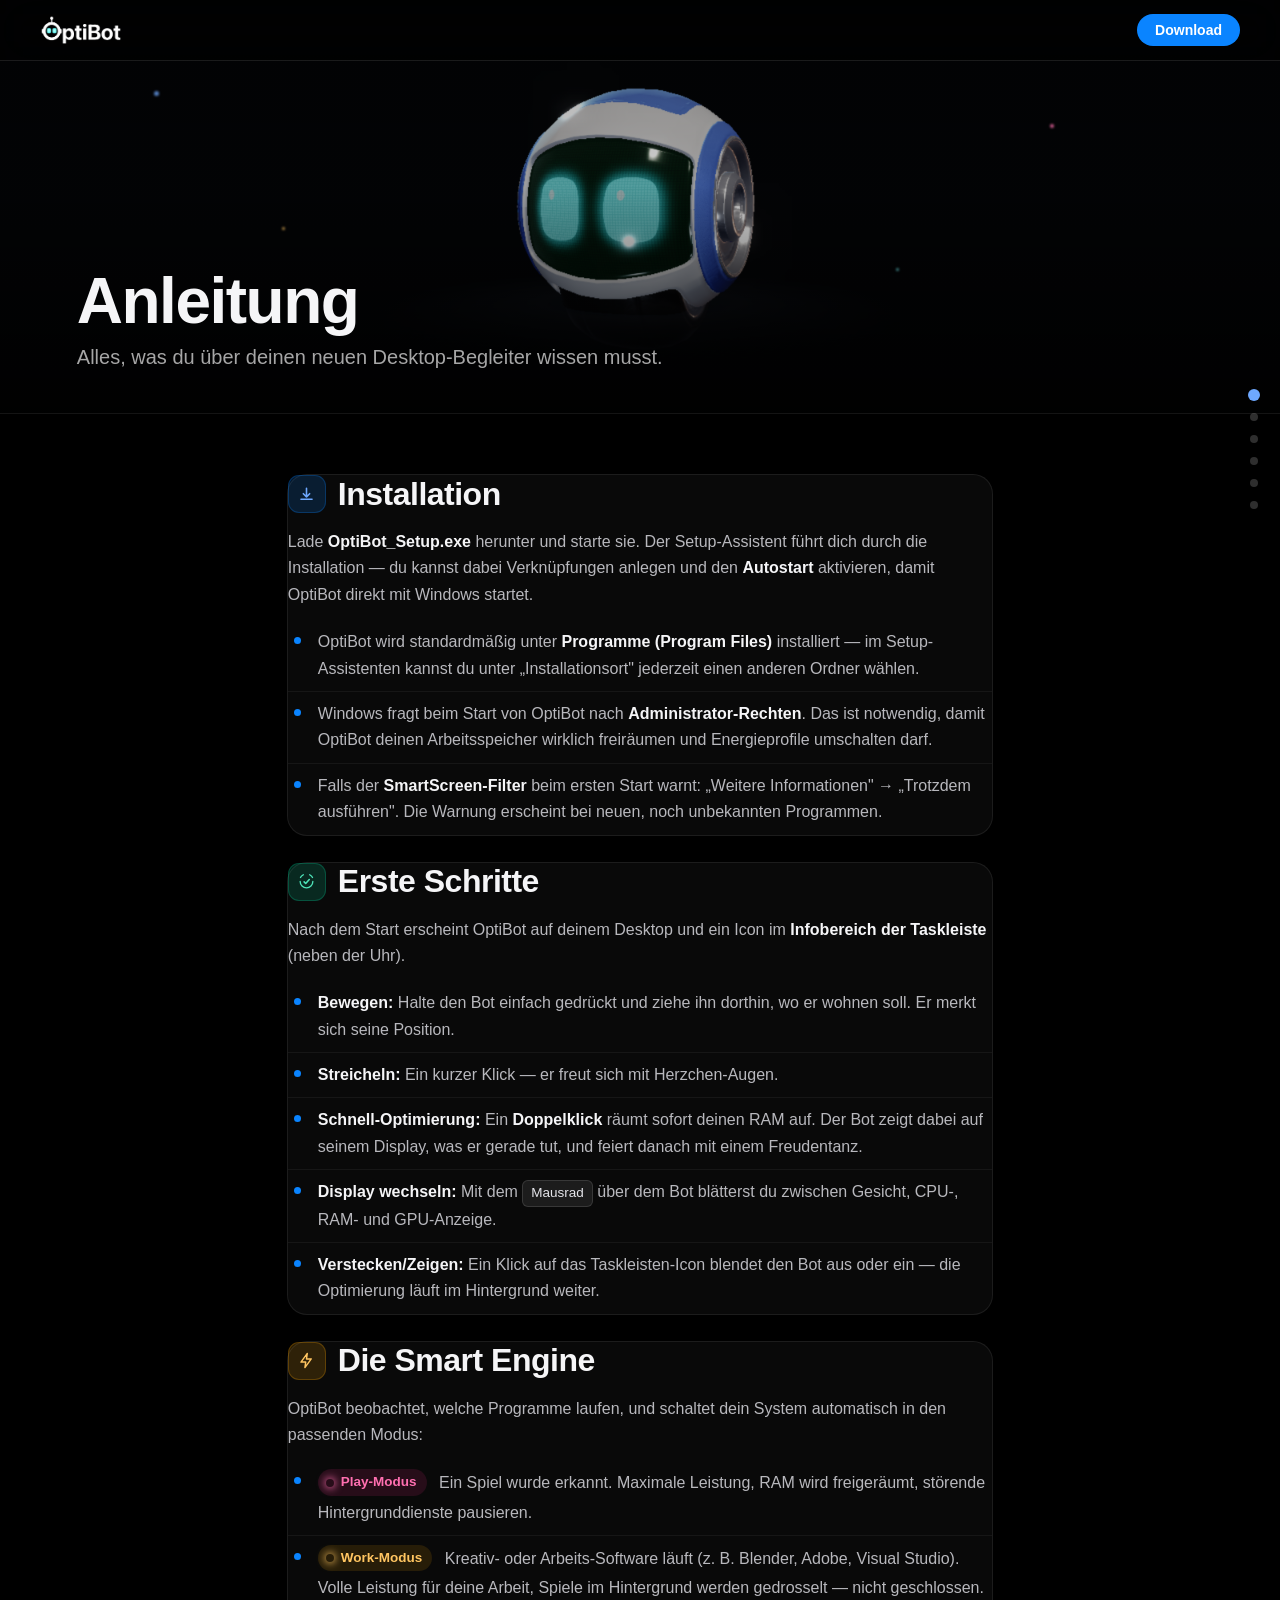
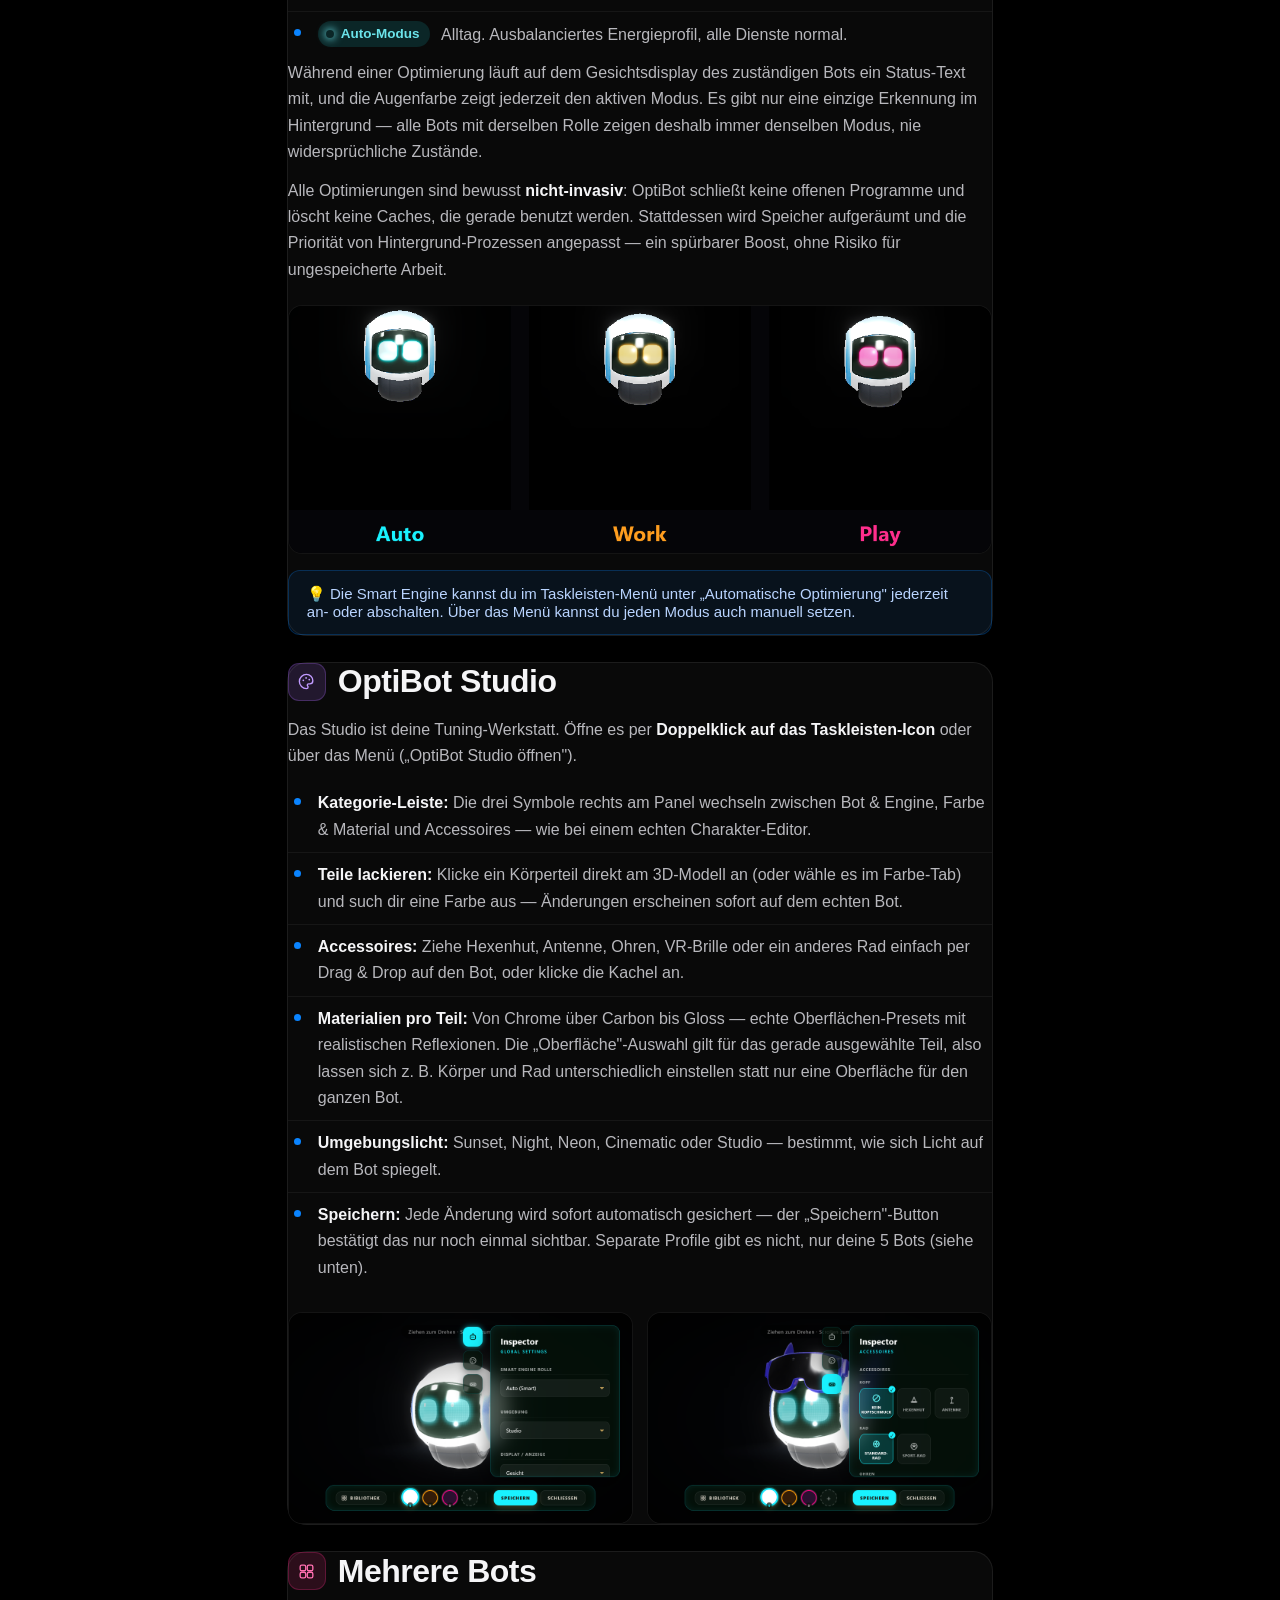
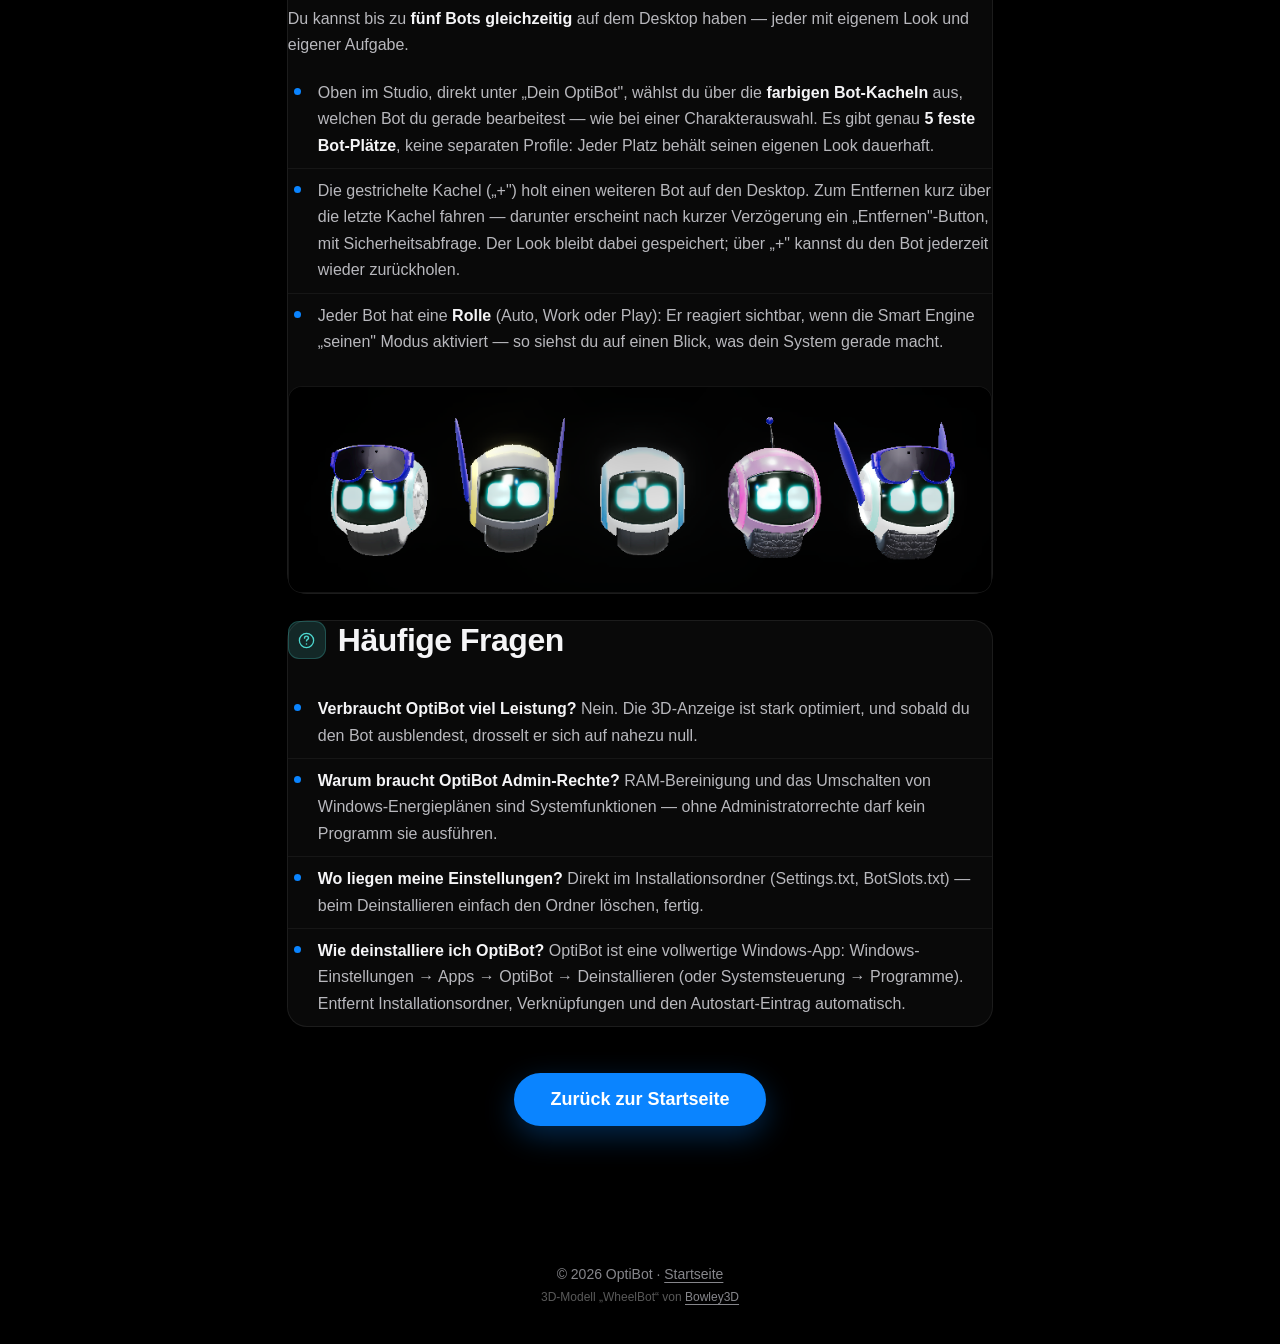
==== anleitung.html @ bfaa0b15 "Fix eye shapes/accessory physics to match the real app, fix cross-bot sync, update Anleitung - Porte" ====
<!DOCTYPE html>
<html lang="de">
<head>
    <meta charset="UTF-8">
    <meta name="viewport" content="width=device-width, initial-scale=1.0">
    <meta name="description" content="OptiBot Anleitung – Installation, Smart Engine, Studio und Multi-Bot-Setup erklärt.">
    <title>OptiBot &mdash; Anleitung</title>
    <link rel="icon" type="image/png" href="logo.png">
    <link rel="stylesheet" href="style.css">
    <style>
        /* Doc-specific layout on top of the site's base styles */
        .doc-header {
            position: relative;
            height: min(46vh, 420px);
            min-height: 260px;
            overflow: hidden;
            display: flex;
            align-items: flex-end;
            border-bottom: 1px solid rgba(255,255,255,0.08);
        }
        .doc-header img {
            position: absolute; inset: 0;
            width: 100%; height: 100%;
            object-fit: cover;
            object-position: center;
        }
        .doc-header .overlay {
            position: absolute; inset: 0;
            background: linear-gradient(to top, rgba(0,0,0,0.85) 0%, rgba(0,0,0,0.2) 55%, rgba(0,0,0,0.35) 100%);
        }
        .doc-header .title {
            position: relative;
            z-index: 2;
            padding: 0 6% 44px;
        }
        .doc-header h1 { font-size: clamp(38px, 6vw, 64px); font-weight: 800; letter-spacing: -1.5px; }
        .doc-header p { font-size: clamp(16px, 2vw, 20px); color: rgba(255,255,255,0.65); margin-top: 8px; }

        .doc {
            max-width: 860px;
            margin: 0 auto;
            padding: 60px 6% 100px;
        }
        .doc section {
            min-height: unset;
            padding: 0;
            margin-bottom: 26px;
            /* The site's base stylesheet hides sections (opacity 0) until the
               scroll-observer in script.js reveals them — this page doesn't
               load that script, so undo it here or the cards never appear. */
            opacity: 1;
            transform: none;
        }
        .doc-card {
            background: rgba(255,255,255,0.035);
            border: 1px solid rgba(255,255,255,0.08);
            border-radius: 20px;
            padding: 34px 38px;
            backdrop-filter: blur(14px);
            -webkit-backdrop-filter: blur(14px);
        }
        .doc-card h2 {
            font-size: clamp(24px, 3vw, 32px);
            font-weight: 700;
            letter-spacing: -0.5px;
            margin-bottom: 16px;
            display: flex;
            align-items: center;
            gap: 12px;
        }
        .doc-card p, .doc-card li {
            font-size: 16px;
            line-height: 1.65;
            color: #b8b8bd;
        }
        .doc-card p + p { margin-top: 12px; }
        .doc-card ul { margin: 12px 0 0 0; padding-left: 0; list-style: none; }
        .doc-card li {
            padding: 9px 0 9px 30px;
            position: relative;
            border-bottom: 1px solid rgba(255,255,255,0.05);
        }
        .doc-card li:last-child { border-bottom: none; }
        .doc-card li::before {
            content: '';
            position: absolute;
            left: 6px; top: 17px;
            width: 7px; height: 7px;
            border-radius: 50%;
            background: #0A84FF;
        }
        .doc-card b { color: #f5f5f7; font-weight: 600; }
        .kbd {
            display: inline-block;
            padding: 1px 8px;
            border-radius: 6px;
            background: rgba(255,255,255,0.08);
            border: 1px solid rgba(255,255,255,0.12);
            font-size: 13.5px;
            color: #e5e5ea;
            white-space: nowrap;
        }
        .tip {
            margin-top: 16px;
            padding: 14px 18px;
            border-radius: 12px;
            background: rgba(10,132,255,0.08);
            border: 1px solid rgba(10,132,255,0.25);
            font-size: 15px;
            color: #b9d4ff;
        }
        .back-row { text-align: center; margin-top: 46px; }

        .doc-img {
            width: 100%;
            display: block;
            margin-top: 22px;
            border-radius: 14px;
            border: 1px solid rgba(255,255,255,0.08);
            background: #000;
        }
        .doc-img-row {
            display: flex;
            gap: 14px;
            margin-top: 22px;
            flex-wrap: wrap;
        }
        .doc-img-row .doc-img { margin-top: 0; width: auto; min-width: 0; flex: 1 1 220px; }
        .doc-caption {
            margin-top: 10px;
            font-size: 13px;
            color: #86868b;
            text-align: center;
        }

        /* ---------- "mini experience" pass ---------- */
        .doc-header .sparkle {
            position: absolute;
            border-radius: 50%;
            pointer-events: none;
            filter: blur(1px);
            animation: sparkleDrift 7s ease-in-out infinite;
        }
        @keyframes sparkleDrift {
            0%, 100% { transform: translateY(0) scale(1); opacity: 0.55; }
            50% { transform: translateY(-22px) scale(1.3); opacity: 1; }
        }
        .doc-header img {
            animation: heroBreathe 9s ease-in-out infinite;
        }
        @keyframes heroBreathe {
            0%, 100% { transform: scale(1.0); }
            50% { transform: scale(1.035); }
        }
        @media (prefers-reduced-motion: reduce) {
            .doc-header img, .doc-header .sparkle { animation: none; }
        }

        .doc-card.reveal {
            opacity: 0;
            transform: translateY(28px);
            transition: opacity 0.7s cubic-bezier(0.16, 1, 0.3, 1), transform 0.7s cubic-bezier(0.16, 1, 0.3, 1);
        }
        .doc-card.reveal.visible { opacity: 1; transform: translateY(0); }

        .icon-chip {
            display: inline-flex;
            align-items: center;
            justify-content: center;
            width: 38px; height: 38px;
            border-radius: 11px;
            flex: none;
            background: var(--chip-bg, rgba(10,132,255,0.16));
            color: var(--chip-fg, #6ea8ff);
            box-shadow: 0 0 0 1px var(--chip-ring, rgba(10,132,255,0.22)) inset;
        }
        .icon-chip svg { width: 19px; height: 19px; }
        .doc-card:hover .icon-chip { box-shadow: 0 0 0 1px var(--chip-ring, rgba(10,132,255,0.22)) inset, 0 0 22px -4px var(--chip-fg, #6ea8ff); transition: box-shadow 0.4s; }

        .doc-img { transition: transform 0.45s cubic-bezier(0.16,1,0.3,1), box-shadow 0.45s; }
        .doc-img:hover { transform: translateY(-4px) scale(1.012); box-shadow: 0 18px 40px -14px rgba(0,0,0,0.6); }

        .mode-chip {
            display: inline-flex;
            align-items: center;
            gap: 7px;
            padding: 2px 10px 2px 8px;
            margin: 0 8px 4px 0;
            border-radius: 20px;
            font-size: 13.5px;
            font-weight: 600;
            white-space: nowrap;
            vertical-align: middle;
        }
        .mode-chip .dot {
            width: 8px; height: 8px;
            border-radius: 50%;
            box-shadow: 0 0 8px 1px currentColor;
        }
        .mode-chip.play { background: rgba(255,46,138,0.12); color: #ff6fb0; }
        .mode-chip.work { background: rgba(255,168,0,0.12); color: #ffc561; }
        .mode-chip.auto { background: rgba(25,242,255,0.12); color: #6be3ea; }

        /* Right-edge section wayfinding — an Apple-product-page-style dot
           rail, hidden on narrow screens where there's no room to spare. */
        .doc-nav {
            position: fixed;
            right: 22px;
            top: 50%;
            transform: translateY(-50%);
            display: flex;
            flex-direction: column;
            gap: 14px;
            z-index: 90;
        }
        .doc-nav a {
            width: 8px; height: 8px;
            border-radius: 50%;
            background: rgba(255,255,255,0.18);
            transition: background 0.3s, transform 0.3s;
        }
        .doc-nav a.active { background: #6ea8ff; transform: scale(1.5); }
        @media (max-width: 1100px) { .doc-nav { display: none; } }
    </style>
</head>
<body>
    <nav>
        <a href="index.html" class="brand">
            <img src="logo_wordmark.png" alt="OptiBot" class="wordmark">
        </a>
        <div class="nav-links">
            <a href="index.html#download" class="btn-nav">Download</a>
        </div>
    </nav>

    <header class="doc-header">
        <img src="tutorial_header.png" alt="OptiBot">
        <div class="sparkle" style="left:12%; top:22%; width:5px; height:5px; background:#6ea8ff; animation-delay:0s;"></div>
        <div class="sparkle" style="left:22%; top:55%; width:3px; height:3px; background:#ffc561; animation-delay:1.6s;"></div>
        <div class="sparkle" style="left:82%; top:30%; width:4px; height:4px; background:#ff6fb0; animation-delay:3.1s;"></div>
        <div class="sparkle" style="left:70%; top:65%; width:3px; height:3px; background:#6be3ea; animation-delay:4.4s;"></div>
        <div class="overlay"></div>
        <div class="title">
            <h1>Anleitung</h1>
            <p>Alles, was du über deinen neuen Desktop-Begleiter wissen musst.</p>
        </div>
    </header>

    <div class="doc-nav" aria-hidden="true">
        <a href="#s-install" data-target="s-install"></a>
        <a href="#s-start" data-target="s-start"></a>
        <a href="#s-engine" data-target="s-engine"></a>
        <a href="#s-studio" data-target="s-studio"></a>
        <a href="#s-multi" data-target="s-multi"></a>
        <a href="#s-faq" data-target="s-faq"></a>
    </div>

    <main class="doc">
        <section class="doc-card reveal" id="s-install">
            <h2><span class="icon-chip" style="--chip-bg:rgba(10,132,255,0.16); --chip-fg:#6ea8ff; --chip-ring:rgba(10,132,255,0.25)"><svg viewBox="0 0 24 24" fill="none"><path d="M12 4V15M12 15L8 11M12 15L16 11" stroke="currentColor" stroke-width="2" stroke-linecap="round" stroke-linejoin="round"/><path d="M5 18H19" stroke="currentColor" stroke-width="2" stroke-linecap="round"/></svg></span>Installation</h2>
            <p>Lade <b>OptiBot_Setup.exe</b> herunter und starte sie. Der Setup-Assistent führt dich durch die Installation — du kannst dabei Verknüpfungen anlegen und den <b>Autostart</b> aktivieren, damit OptiBot direkt mit Windows startet.</p>
            <ul>
                <li>OptiBot wird standardmäßig unter <b>Programme (Program Files)</b> installiert — im Setup-Assistenten kannst du unter „Installationsort" jederzeit einen anderen Ordner wählen.</li>
                <li>Windows fragt beim Start von OptiBot nach <b>Administrator-Rechten</b>. Das ist notwendig, damit OptiBot deinen Arbeitsspeicher wirklich freiräumen und Energieprofile umschalten darf.</li>
                <li>Falls der <b>SmartScreen-Filter</b> beim ersten Start warnt: „Weitere Informationen" → „Trotzdem ausführen". Die Warnung erscheint bei neuen, noch unbekannten Programmen.</li>
            </ul>
        </section>

        <section class="doc-card reveal" id="s-start">
            <h2><span class="icon-chip" style="--chip-bg:rgba(0,229,168,0.14); --chip-fg:#4de3b8; --chip-ring:rgba(0,229,168,0.22)"><svg viewBox="0 0 24 24" fill="none"><path d="M9 12.5l2 2 4.5-5" stroke="currentColor" stroke-width="2" stroke-linecap="round" stroke-linejoin="round"/><path d="M8 3.5c-2 1.2-3 2-3.6 3.4M16 3.5c2 1.2 3 2 3.6 3.4M4 12c0 4.4 3.6 8 8 8s8-3.6 8-8" stroke="currentColor" stroke-width="1.7" stroke-linecap="round"/></svg></span>Erste Schritte</h2>
            <p>Nach dem Start erscheint OptiBot auf deinem Desktop und ein Icon im <b>Infobereich der Taskleiste</b> (neben der Uhr).</p>
            <ul>
                <li><b>Bewegen:</b> Halte den Bot einfach gedrückt und ziehe ihn dorthin, wo er wohnen soll. Er merkt sich seine Position.</li>
                <li><b>Streicheln:</b> Ein kurzer Klick — er freut sich mit Herzchen-Augen.</li>
                <li><b>Schnell-Optimierung:</b> Ein <b>Doppelklick</b> räumt sofort deinen RAM auf. Der Bot zeigt dabei auf seinem Display, was er gerade tut, und feiert danach mit einem Freudentanz.</li>
                <li><b>Display wechseln:</b> Mit dem <span class="kbd">Mausrad</span> über dem Bot blätterst du zwischen Gesicht, CPU-, RAM- und GPU-Anzeige.</li>
                <li><b>Verstecken/Zeigen:</b> Ein Klick auf das Taskleisten-Icon blendet den Bot aus oder ein — die Optimierung läuft im Hintergrund weiter.</li>
            </ul>
        </section>

        <section class="doc-card reveal" id="s-engine">
            <h2><span class="icon-chip" style="--chip-bg:rgba(255,168,0,0.15); --chip-fg:#ffc561; --chip-ring:rgba(255,168,0,0.24)"><svg viewBox="0 0 24 24" fill="none"><path d="M13 3L5 14h6l-1 7 8-11h-6l1-7z" stroke="currentColor" stroke-width="1.8" stroke-linejoin="round"/></svg></span>Die Smart Engine</h2>
            <p>OptiBot beobachtet, welche Programme laufen, und schaltet dein System automatisch in den passenden Modus:</p>
            <ul>
                <li><span class="mode-chip play"><span class="dot"></span>Play-Modus</span> Ein Spiel wurde erkannt. Maximale Leistung, RAM wird freigeräumt, störende Hintergrunddienste pausieren.</li>
                <li><span class="mode-chip work"><span class="dot"></span>Work-Modus</span> Kreativ- oder Arbeits-Software läuft (z.&nbsp;B. Blender, Adobe, Visual Studio). Volle Leistung für deine Arbeit, Spiele im Hintergrund werden gedrosselt &mdash; nicht geschlossen.</li>
                <li><span class="mode-chip auto"><span class="dot"></span>Auto-Modus</span> Alltag. Ausbalanciertes Energieprofil, alle Dienste normal.</li>
            </ul>
            <p>Während einer Optimierung läuft auf dem Gesichtsdisplay des zuständigen Bots ein Status-Text mit, und die Augenfarbe zeigt jederzeit den aktiven Modus. Es gibt nur eine einzige Erkennung im Hintergrund — alle Bots mit derselben Rolle zeigen deshalb immer denselben Modus, nie widersprüchliche Zustände.</p>
            <p>Alle Optimierungen sind bewusst <b>nicht-invasiv</b>: OptiBot schließt keine offenen Programme und löscht keine Caches, die gerade benutzt werden. Stattdessen wird Speicher aufgeräumt und die Priorität von Hintergrund-Prozessen angepasst — ein spürbarer Boost, ohne Risiko für ungespeicherte Arbeit.</p>
            <img class="doc-img" src="anleitung_modes.png" alt="Die drei Augenfarben der Smart Engine: Auto (cyan), Work (bernstein), Play (magenta)">
            <div class="tip">💡 Die Smart Engine kannst du im Taskleisten-Menü unter „Automatische Optimierung" jederzeit an- oder abschalten. Über das Menü kannst du jeden Modus auch manuell setzen.</div>
        </section>

        <section class="doc-card reveal" id="s-studio">
            <h2><span class="icon-chip" style="--chip-bg:rgba(176,107,255,0.15); --chip-fg:#c19bff; --chip-ring:rgba(176,107,255,0.25)"><svg viewBox="0 0 24 24" fill="none"><path d="M12 3a9 9 0 100 18c1.1 0 2-.9 2-2 0-.5-.2-1-.5-1.3-.3-.4-.5-.8-.5-1.2 0-.9.7-1.5 1.5-1.5H16a4 4 0 004-4c0-4.4-3.6-8-8-8z" stroke="currentColor" stroke-width="1.7" stroke-linejoin="round"/><circle cx="8" cy="10.5" r="1.1" fill="currentColor"/><circle cx="11.5" cy="7.5" r="1.1" fill="currentColor"/><circle cx="15.5" cy="9.5" r="1.1" fill="currentColor"/></svg></span>OptiBot Studio</h2>
            <p>Das Studio ist deine Tuning-Werkstatt. Öffne es per <b>Doppelklick auf das Taskleisten-Icon</b> oder über das Menü („OptiBot Studio öffnen").</p>
            <ul>
                <li><b>Kategorie-Leiste:</b> Die drei Symbole rechts am Panel wechseln zwischen Bot &amp; Engine, Farbe &amp; Material und Accessoires — wie bei einem echten Charakter-Editor.</li>
                <li><b>Teile lackieren:</b> Klicke ein Körperteil direkt am 3D-Modell an (oder wähle es im Farbe-Tab) und such dir eine Farbe aus — Änderungen erscheinen sofort auf dem echten Bot.</li>
                <li><b>Accessoires:</b> Ziehe Hexenhut, Antenne, Ohren, VR-Brille oder ein anderes Rad einfach per Drag &amp; Drop auf den Bot, oder klicke die Kachel an.</li>
                <li><b>Materialien pro Teil:</b> Von Chrome über Carbon bis Gloss — echte Oberflächen-Presets mit realistischen Reflexionen. Die „Oberfläche"-Auswahl gilt für das gerade ausgewählte Teil, also lassen sich z. B. Körper und Rad unterschiedlich einstellen statt nur eine Oberfläche für den ganzen Bot.</li>
                <li><b>Umgebungslicht:</b> Sunset, Night, Neon, Cinematic oder Studio — bestimmt, wie sich Licht auf dem Bot spiegelt.</li>
                <li><b>Speichern:</b> Jede Änderung wird sofort automatisch gesichert — der „Speichern"-Button bestätigt das nur noch einmal sichtbar. Separate Profile gibt es nicht, nur deine 5 Bots (siehe unten).</li>
            </ul>
            <div class="doc-img-row">
                <img class="doc-img" src="anleitung_studio1.png" alt="OptiBot Studio: Übersicht mit Inspector-Panel">
                <img class="doc-img" src="anleitung_studio2.png" alt="OptiBot Studio: Bot mit Accessoires und Farben">
            </div>
        </section>

        <section class="doc-card reveal" id="s-multi">
            <h2><span class="icon-chip" style="--chip-bg:rgba(255,46,138,0.14); --chip-fg:#ff6fb0; --chip-ring:rgba(255,46,138,0.24)"><svg viewBox="0 0 24 24" fill="none"><rect x="4" y="4" width="7" height="7" rx="2" stroke="currentColor" stroke-width="1.7"/><rect x="13" y="4" width="7" height="7" rx="2" stroke="currentColor" stroke-width="1.7"/><rect x="4" y="13" width="7" height="7" rx="2" stroke="currentColor" stroke-width="1.7"/><rect x="13" y="13" width="7" height="7" rx="2" stroke="currentColor" stroke-width="1.7"/></svg></span>Mehrere Bots</h2>
            <p>Du kannst bis zu <b>fünf Bots gleichzeitig</b> auf dem Desktop haben — jeder mit eigenem Look und eigener Aufgabe.</p>
            <ul>
                <li>Oben im Studio, direkt unter „Dein OptiBot", wählst du über die <b>farbigen Bot-Kacheln</b> aus, welchen Bot du gerade bearbeitest — wie bei einer Charakterauswahl. Es gibt genau <b>5 feste Bot-Plätze</b>, keine separaten Profile: Jeder Platz behält seinen eigenen Look dauerhaft.</li>
                <li>Die gestrichelte Kachel („+") holt einen weiteren Bot auf den Desktop. Zum Entfernen kurz über die letzte Kachel fahren — darunter erscheint nach kurzer Verzögerung ein „Entfernen"-Button, mit Sicherheitsabfrage. Der Look bleibt dabei gespeichert; über „+" kannst du den Bot jederzeit wieder zurückholen.</li>
                <li>Jeder Bot hat eine <b>Rolle</b> (Auto, Work oder Play): Er reagiert sichtbar, wenn die Smart Engine „seinen" Modus aktiviert — so siehst du auf einen Blick, was dein System gerade macht.</li>
            </ul>
            <img class="doc-img" src="anleitung_multibot.png" alt="Bis zu fünf OptiBots gleichzeitig, jeder mit eigenem Look">
        </section>

        <section class="doc-card reveal" id="s-faq">
            <h2><span class="icon-chip" style="--chip-bg:rgba(77,216,208,0.15); --chip-fg:#4dd8d0; --chip-ring:rgba(77,216,208,0.24)"><svg viewBox="0 0 24 24" fill="none"><path d="M9.5 9a2.5 2.5 0 115 0c0 1.5-2.5 1.6-2.5 3.5" stroke="currentColor" stroke-width="1.8" stroke-linecap="round"/><circle cx="12" cy="16.5" r="1" fill="currentColor"/><circle cx="12" cy="12" r="9" stroke="currentColor" stroke-width="1.6"/></svg></span>Häufige Fragen</h2>
            <ul>
                <li><b>Verbraucht OptiBot viel Leistung?</b> Nein. Die 3D-Anzeige ist stark optimiert, und sobald du den Bot ausblendest, drosselt er sich auf nahezu null.</li>
                <li><b>Warum braucht OptiBot Admin-Rechte?</b> RAM-Bereinigung und das Umschalten von Windows-Energieplänen sind Systemfunktionen — ohne Administratorrechte darf kein Programm sie ausführen.</li>
                <li><b>Wo liegen meine Einstellungen?</b> Direkt im Installationsordner (Settings.txt, BotSlots.txt) — beim Deinstallieren einfach den Ordner löschen, fertig.</li>
                <li><b>Wie deinstalliere ich OptiBot?</b> OptiBot ist eine vollwertige Windows-App: Windows-Einstellungen &rarr; Apps &rarr; OptiBot &rarr; Deinstallieren (oder Systemsteuerung &rarr; Programme). Entfernt Installationsordner, Verknüpfungen und den Autostart-Eintrag automatisch.</li>
            </ul>
        </section>

        <div class="back-row">
            <a href="index.html" class="btn-large">Zurück zur Startseite</a>
        </div>
    </main>

    <footer>
        <p>&copy; 2026 OptiBot &middot; <a href="index.html">Startseite</a></p>
        <p class="credit">3D-Modell &bdquo;WheelBot&ldquo; von <a href="https://bowley3d.itch.io/wheelbot-robot-character" target="_blank" rel="noopener">Bowley3D</a></p>
    </footer>

    <script>
        // Cards fade/slide in as they enter view — this page skips the main
        // site's script.js (no 3D scene here), so the base stylesheet's
        // opacity:0 default is undone inline and this observer drives the
        // reveal instead, scoped to just the .reveal cards.
        const cards = document.querySelectorAll('.doc-card.reveal');
        const cardObserver = new IntersectionObserver((entries) => {
            entries.forEach(e => { if (e.isIntersecting) e.target.classList.add('visible'); });
        }, { threshold: 0.15, rootMargin: '0px 0px -8% 0px' });
        cards.forEach(c => cardObserver.observe(c));

        // Side-rail dot nav: highlight whichever section is currently most
        // in view, same idea as the main site's scroll-progress bar but as
        // discrete stops since this page is a fixed set of topics, not a
        // continuous scene.
        const navDots = document.querySelectorAll('.doc-nav a');
        const navObserver = new IntersectionObserver((entries) => {
            entries.forEach(e => {
                if (!e.isIntersecting) return;
                navDots.forEach(d => d.classList.toggle('active', d.dataset.target === e.target.id));
            });
        }, { threshold: 0.5 });
        cards.forEach(c => navObserver.observe(c));
    </script>
</body>
</html>
---- style.css ----
* { box-sizing: border-box; margin: 0; padding: 0; }
html { scroll-behavior: smooth; }
body {
    font-family: -apple-system, BlinkMacSystemFont, 'SF Pro Display', 'Segoe UI', 'Helvetica Neue', sans-serif;
    background: #000;
    color: #f5f5f7;
    overflow-x: hidden;
}

/* Graceful degrade when WebGL genuinely can't initialize (see script.js
   isWebGLAvailable/startFallbackMode) — a static, on-brand backdrop instead
   of a plain black void with an invisible 3D bot that never arrives. */
body.no-webgl {
    background:
        radial-gradient(ellipse 60% 45% at 50% 30%, rgba(10,132,255,0.14), transparent 70%),
        radial-gradient(ellipse 50% 40% at 50% 80%, rgba(123,47,247,0.10), transparent 70%),
        #000;
}
body.no-webgl .visual-spacer {
    background: url('logo.png') center / 160px no-repeat;
    opacity: 0.6;
    filter: drop-shadow(0 0 30px rgba(25,242,255,0.25));
}
/* The hero has no .visual-spacer (its layout is centered, not split), so
   it showed nothing at all in fallback mode — the very first thing a
   visitor sees would have been just text on black, no mark at all. */
.hero-fallback-mark { display: none; }
body.no-webgl .hero-fallback-mark {
    display: block;
    width: 140px; height: 140px; margin: 32px auto 0;
    background: url('logo.png') center / contain no-repeat;
    opacity: 0.65;
    filter: drop-shadow(0 0 30px rgba(25,242,255,0.3));
}

#webgl-container {
    position: fixed;
    top: 0; left: 0;
    width: 100vw; height: 100vh;
    z-index: -1;
}

/* A soft color wash behind everything, eased toward the live customization
   accent color by script.js (mirrors the 3D scene's own accentLight) — ties
   the whole page's mood to whatever color the bot is currently wearing,
   instead of the atmosphere staying flat black while only the bot changes. */
#ambient-glow {
    position: fixed;
    inset: 0;
    z-index: -1;
    pointer-events: none;
    background: radial-gradient(ellipse 70% 55% at 50% 55%, var(--accent-glow, rgba(10,132,255,0.16)), transparent 72%);
    /* No CSS transition here on purpose: script.js already eases the color
       itself (curGlowColor.lerp) and throttles how often it writes this
       property. A transition on top of that double-eases AND forces the
       browser to treat this full-viewport gradient as continuously
       animating (repainting every frame) for the transition's whole
       duration on every single update — measurably expensive layered on
       top of the WebGL canvas's own 60fps redraw. */
}

/* Thin top-of-viewport progress bar, filled by script.js as the user scrolls
   through the page — cheap orientation cue on a long scrollytelling page
   that otherwise gives no sense of "how much is left". */
#scroll-progress {
    position: fixed;
    top: 0; left: 0;
    height: 2.5px;
    width: 0%;
    background: linear-gradient(90deg, #0A84FF, #19f2ff);
    box-shadow: 0 0 10px rgba(25, 242, 254, 0.7);
    z-index: 200;
    pointer-events: none;
}

/* Subtle static film grain — a flat pure-black background reads as
   "digital/cheap" at large sizes; a faint texture is what separates a real
   cinematic black from a CSS black. Pure SVG turbulence, no image asset.
   Deliberately NOT mix-blend-mode (was "overlay"): a full-viewport blended
   layer forces the browser onto a much more expensive compositing path,
   re-reading the actual pixels of everything underneath — including the
   WebGL canvas — on every single one of its 60fps redraws. Plain low
   opacity is compositor-cheap and, at 3.5%, visually almost identical. */
#grain-overlay {
    position: fixed;
    inset: 0;
    z-index: 50;
    pointer-events: none;
    opacity: 0.035;
    background-image: url("data:image/svg+xml,%3Csvg xmlns='http://www.w3.org/2000/svg' width='180' height='180'%3E%3Cfilter id='n'%3E%3CfeTurbulence type='fractalNoise' baseFrequency='0.9' numOctaves='2' stitchTiles='stitch'/%3E%3C/filter%3E%3Crect width='100%25' height='100%25' filter='url(%23n)'/%3E%3C/svg%3E");
}

nav {
    position: fixed;
    top: 0; left: 0; right: 0;
    display: flex;
    justify-content: space-between;
    align-items: center;
    padding: 14px 40px;
    z-index: 100;
    background: rgba(0,0,0,0.4);
    backdrop-filter: blur(20px);
    -webkit-backdrop-filter: blur(20px);
    border-bottom: 1px solid rgba(255,255,255,0.1);
}

.brand {
    display: flex;
    align-items: center;
    gap: 12px;
    text-decoration: none;
    color: #f5f5f7;
}
.brand img.wordmark {
    height: 30px;
    width: auto;
    display: block;
}

.nav-links { display: flex; align-items: center; gap: 10px; }

.btn-ghost {
    color: rgba(255,255,255,0.75);
    text-decoration: none;
    font-size: 14px;
    font-weight: 500;
    padding: 8px 14px;
    border-radius: 20px;
    transition: color 0.3s, background 0.3s;
}
.btn-ghost:hover { color: #fff; background: rgba(255,255,255,0.08); }

.btn-nav {
    display: inline-flex; align-items: center; gap: 7px;
    color: #fff;
    text-decoration: none;
    font-size: 14px;
    font-weight: 600;
    background: #0A84FF;
    padding: 8px 18px;
    border-radius: 20px;
    transition: background 0.3s, transform 0.3s;
}
.btn-nav:hover { background: #007AFF; transform: scale(1.04); }
.btn-icon { width: 15px; height: 15px; flex-shrink: 0; }

main { position: relative; z-index: 10; }

section {
    min-height: 85vh;
    display: flex;
    flex-direction: column;
    justify-content: center;
    padding: 80px 10%;
    opacity: 0;
    transform: translateY(15px);
    transition: opacity 0.55s cubic-bezier(0.16, 1, 0.3, 1), transform 0.55s cubic-bezier(0.16, 1, 0.3, 1);
}
section.visible {
    opacity: 1;
    transform: translateY(0);
}

.hero { text-align: center; align-items: center; }
.hero h1 { font-size: clamp(64px, 12vw, 120px); font-weight: 800; letter-spacing: -3px; margin-bottom: 10px; background: linear-gradient(180deg, #fff, #888); -webkit-background-clip: text; background-clip: text; color: transparent; }
.hero h2 { font-size: clamp(26px, 5vw, 48px); font-weight: 600; letter-spacing: -1px; margin-bottom: 30px; color: #e5e5ea; }
.hero p { font-size: clamp(17px, 2.5vw, 24px); color: #86868b; max-width: 600px; margin: 0 auto; line-height: 1.4; }
.hero-meta { margin-top: 28px; font-size: 14px; font-weight: 500; color: rgba(255,255,255,0.45); letter-spacing: 0.5px; }

#scroll-hint {
    position: fixed;
    left: 50%;
    bottom: 36px;
    transform: translateX(-50%);
    display: flex;
    flex-direction: column;
    align-items: center;
    gap: 8px;
    color: rgba(255,255,255,0.4);
    font-size: 11px;
    font-weight: 600;
    letter-spacing: 2.5px;
    text-transform: uppercase;
    z-index: 20;
    opacity: 1;
    transition: opacity 0.5s ease;
    pointer-events: none;
}
#scroll-hint svg { animation: scrollHintBounce 1.8s ease-in-out infinite; }
@keyframes scrollHintBounce {
    0%, 100% { transform: translateY(0); opacity: 0.5; }
    50% { transform: translateY(7px); opacity: 1; }
}

.feature { flex-direction: row; align-items: center; justify-content: space-between; gap: 60px; }
.feature-center { flex-direction: column; align-items: center; text-align: center; justify-content: center; }
.feature .content {
    max-width: 460px;
    flex: 1;
    /* The bot lives in the fixed WebGL layer behind everything, not in a
       boxed image next to the text — this soft radial scrim (no border, no
       edge) just keeps body copy readable over him as he drifts past. */
    background: radial-gradient(ellipse at center, rgba(0,0,0,0.55) 0%, rgba(0,0,0,0) 72%);
    padding: 30px 34px;
}
.feature h3 { font-size: clamp(34px, 5vw, 56px); font-weight: 700; margin-bottom: 20px; letter-spacing: -1.5px; }
.feature p { font-size: clamp(17px, 2vw, 22px); color: #c2c2c7; line-height: 1.5; }

/* An invisible, unstyled half of the row — no border, no box, no frame.
   Its only job is reserving screen space so the text half doesn't stretch
   full-width; the fixed-position 3D bot behind it is the "visual" here,
   framed into this exact half by the scroll-driven camera in script.js. */
.visual-spacer { flex: 1; max-width: 600px; width: 100%; aspect-ratio: 3 / 2; }

.download-section { align-items: center; text-align: center; min-height: 70vh; background: linear-gradient(to top, rgba(10,132,255,0.1), transparent); }
.download-section h1 { font-size: clamp(36px, 7vw, 64px); font-weight: 700; margin-bottom: 20px; letter-spacing: -1px; }
.download-section p { font-size: clamp(17px, 2.5vw, 24px); color: #86868b; margin-bottom: 40px; }

.btn-large {
    display: inline-flex; align-items: center; gap: 10px;
    color: #fff;
    text-decoration: none;
    font-size: 18px;
    font-weight: 600;
    background: #0A84FF;
    padding: 16px 36px;
    border-radius: 30px;
    transition: all 0.3s;
    box-shadow: 0 10px 30px rgba(10,132,255,0.3);
}
.btn-large:hover { background: #007AFF; transform: scale(1.05); }
.btn-large .btn-icon { width: 19px; height: 19px; }

.download-meta { margin-top: 20px; font-size: 13px; color: rgba(255,255,255,0.4); letter-spacing: 0.3px; }
/* Sits between the intro paragraph and the CTA button rather than after
   everything else — the fixed-position 3D bot is framed to appear just
   below the meta line, so a trailing link there used to render right on
   top of its face. */
.link-subtle { display: block; margin: 0 0 28px; color: #6ea8ff; text-decoration: none; font-size: 15px; font-weight: 500; transition: color 0.3s; }
.link-subtle:hover { color: #9cc4ff; }

footer {
    text-align: center;
    padding: 40px;
    color: #86868b;
    font-size: 14px;
    background: #000;
}
footer a { color: #86868b; text-decoration: underline; text-underline-offset: 3px; }
footer a:hover { color: #f5f5f7; }
footer .credit { margin-top: 8px; font-size: 12px; color: rgba(255,255,255,0.35); }

/* ---------- Responsive ---------- */
@media (max-width: 900px) {
    nav { padding: 12px 20px; }
    .brand img.wordmark { height: 24px; }

    section { padding: 70px 6%; min-height: auto; }
    .hero { min-height: 85vh; }

    .feature,
    .feature-right,
    .feature-left {
        flex-direction: column;
        gap: 36px;
        text-align: center;
    }
    .feature .content { max-width: 100%; }
    .visual-spacer { display: none; } /* the bot layer alone carries the visual on narrow screens */
}

@media (max-width: 480px) {
    .btn-ghost { display: none; } /* footer still links the manual */
    .hero h1 { letter-spacing: -2px; }
    .btn-large { font-size: 16px; padding: 14px 28px; }
}

@media (prefers-reduced-motion: reduce) {
    section { transition: none; transform: none; opacity: 1; }
}
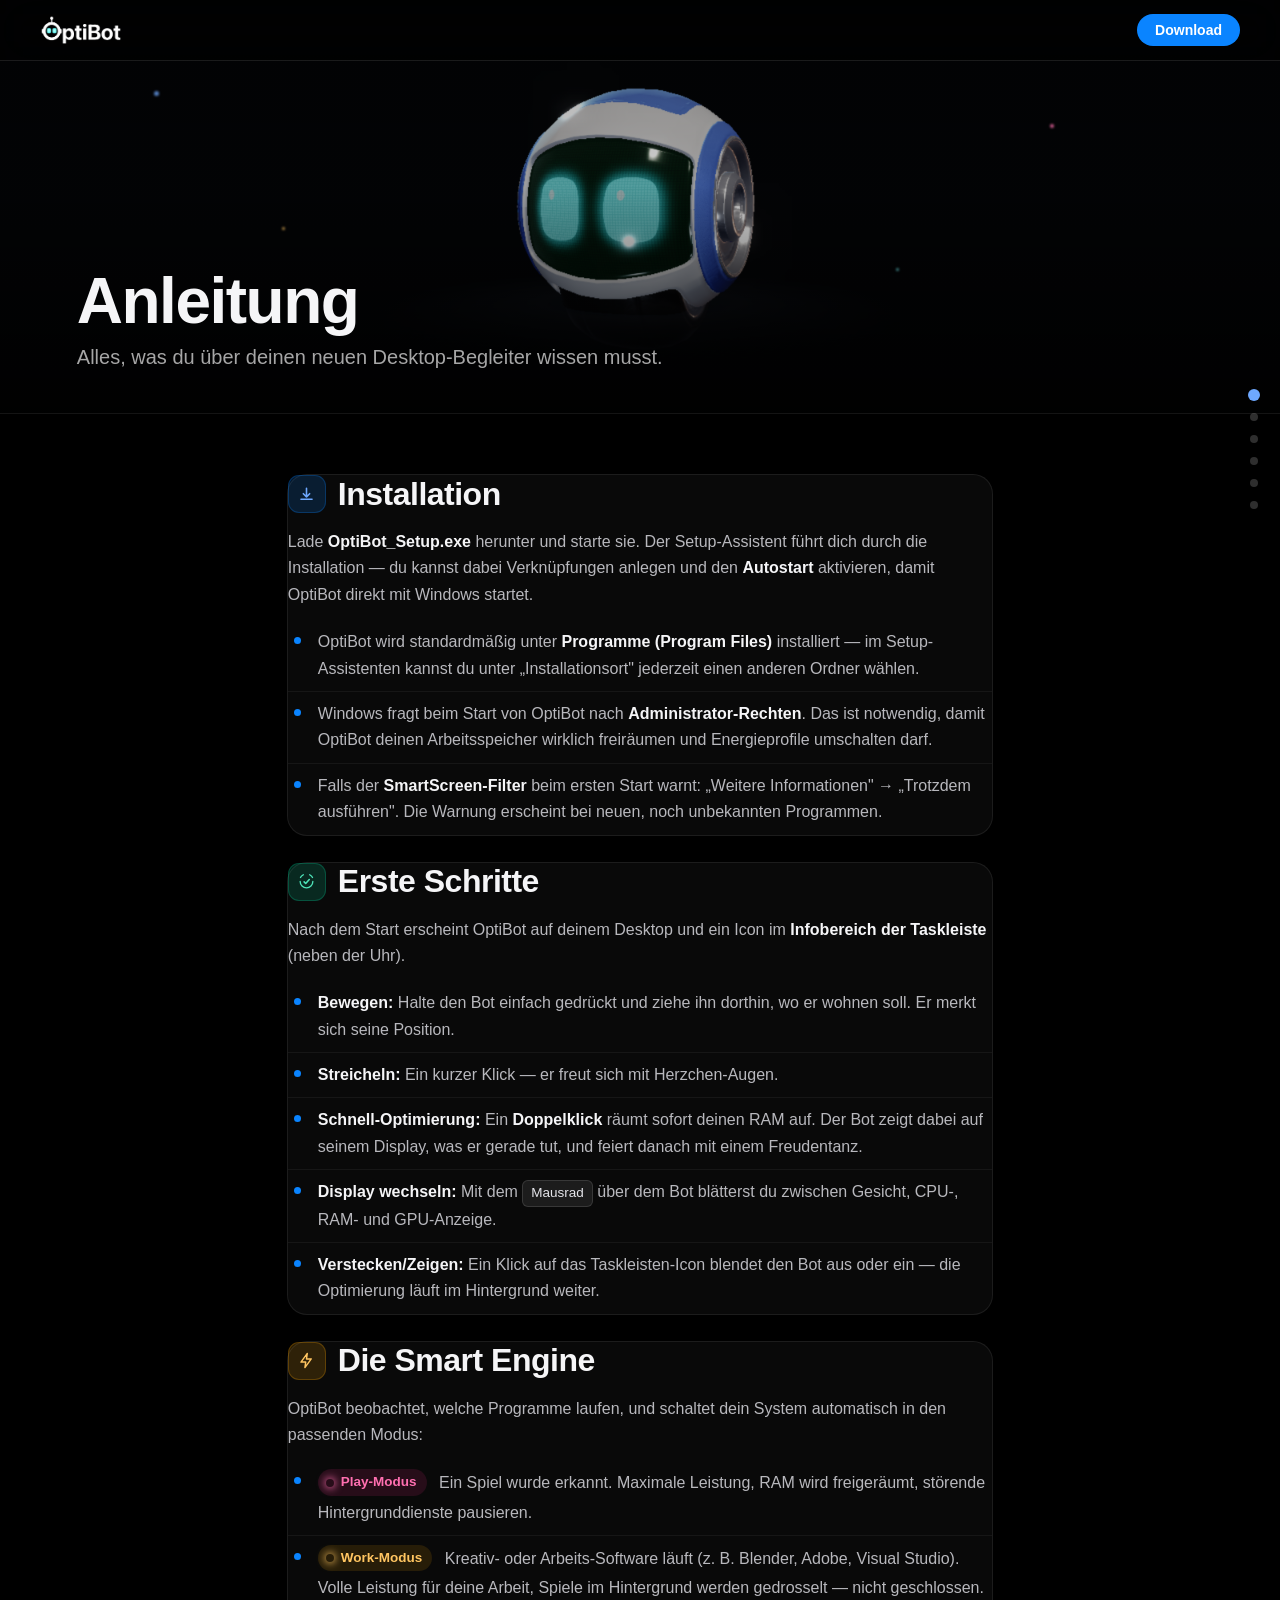
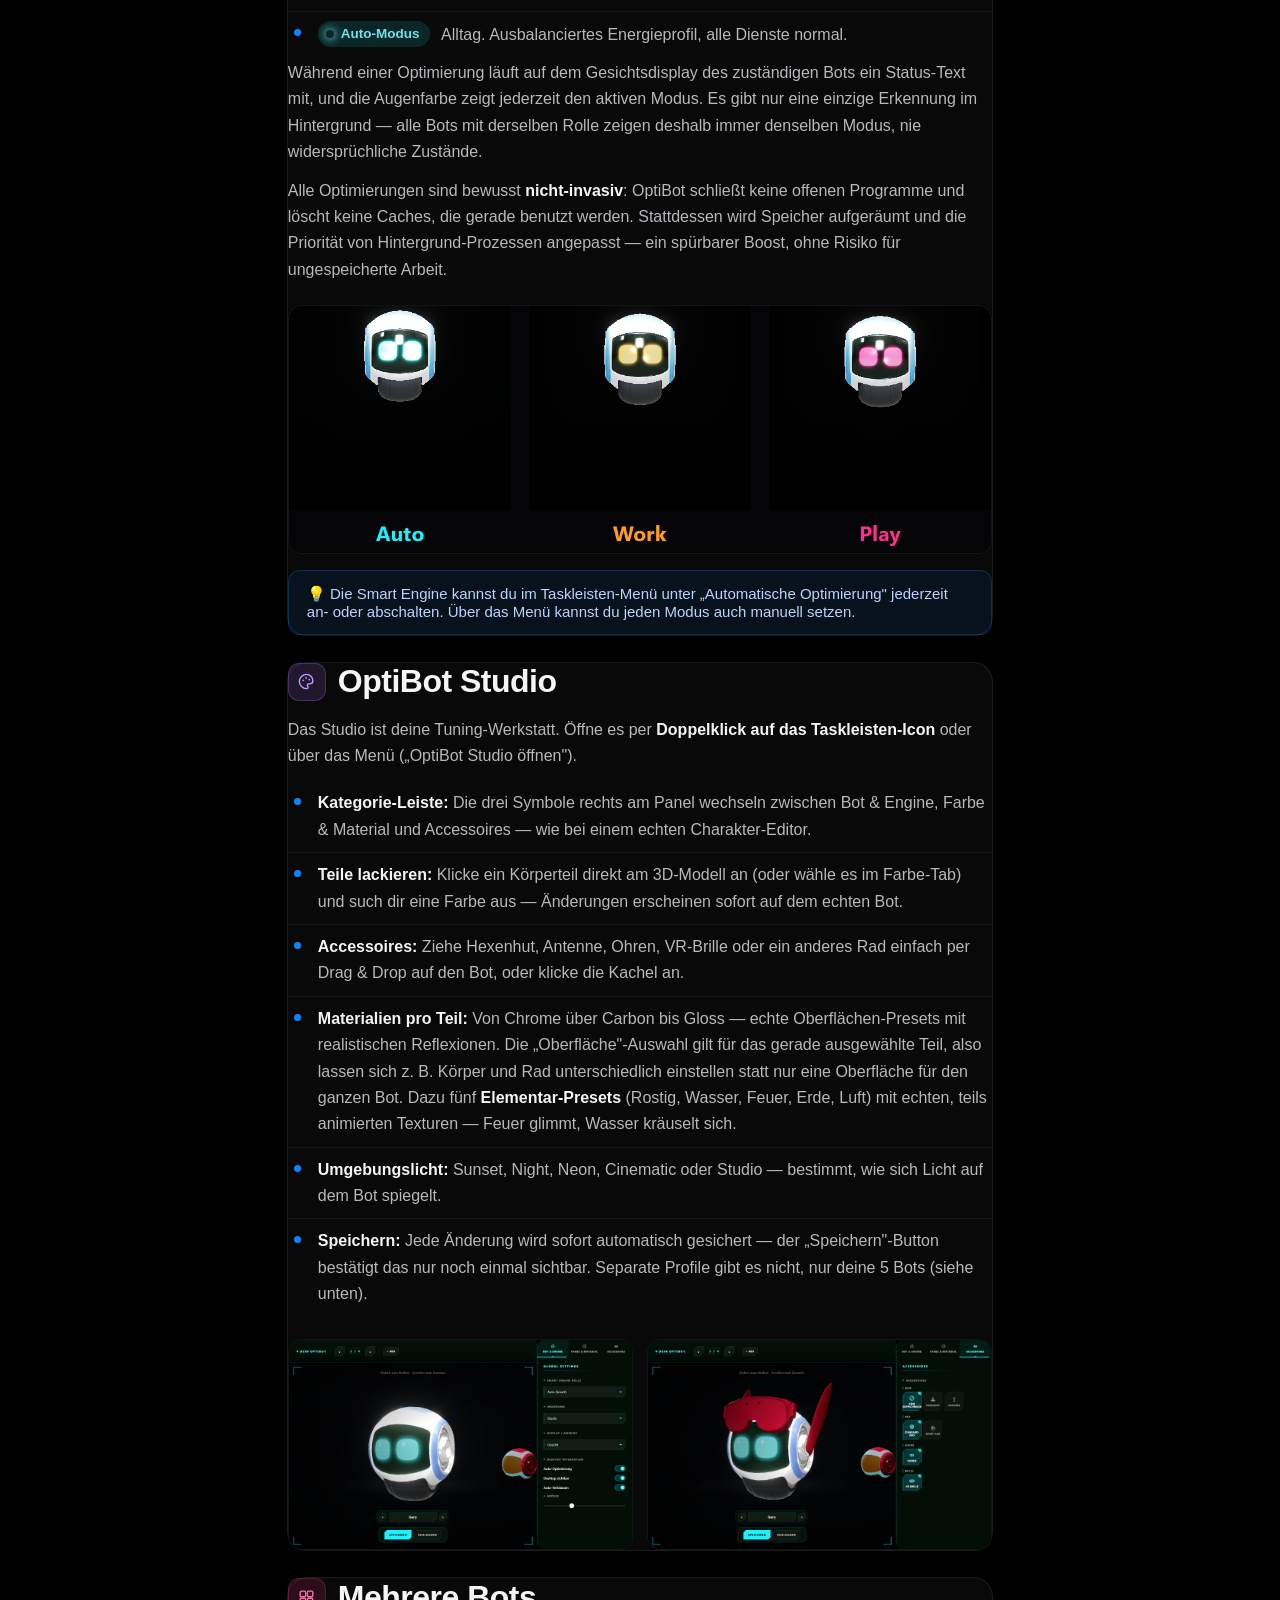
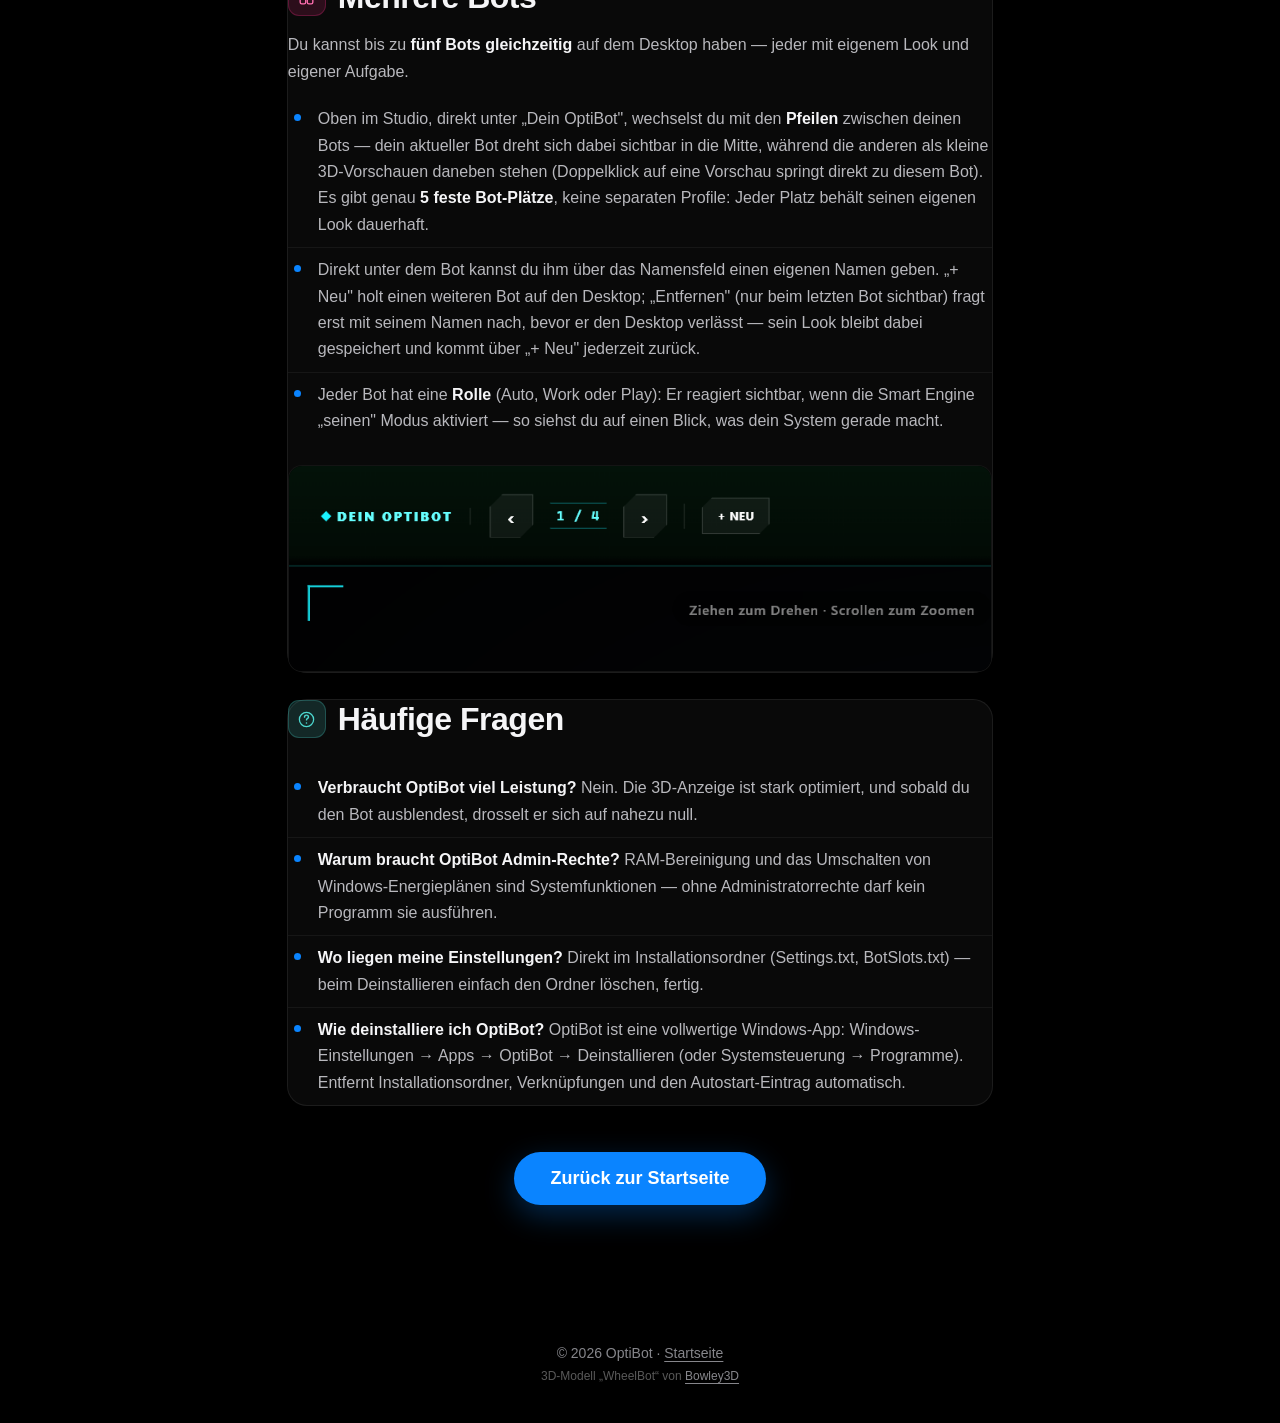
==== commit bcfc5300: "Update installer: Studio HUD redesign, Studio/desktop lighting fix, elemental materials, bot 4/5 off" ====
--- a/anleitung.html
+++ b/anleitung.html
@@ -299,7 +299,7 @@
                 <li><b>Kategorie-Leiste:</b> Die drei Symbole rechts am Panel wechseln zwischen Bot &amp; Engine, Farbe &amp; Material und Accessoires — wie bei einem echten Charakter-Editor.</li>
                 <li><b>Teile lackieren:</b> Klicke ein Körperteil direkt am 3D-Modell an (oder wähle es im Farbe-Tab) und such dir eine Farbe aus — Änderungen erscheinen sofort auf dem echten Bot.</li>
                 <li><b>Accessoires:</b> Ziehe Hexenhut, Antenne, Ohren, VR-Brille oder ein anderes Rad einfach per Drag &amp; Drop auf den Bot, oder klicke die Kachel an.</li>
-                <li><b>Materialien pro Teil:</b> Von Chrome über Carbon bis Gloss — echte Oberflächen-Presets mit realistischen Reflexionen. Die „Oberfläche"-Auswahl gilt für das gerade ausgewählte Teil, also lassen sich z. B. Körper und Rad unterschiedlich einstellen statt nur eine Oberfläche für den ganzen Bot.</li>
+                <li><b>Materialien pro Teil:</b> Von Chrome über Carbon bis Gloss — echte Oberflächen-Presets mit realistischen Reflexionen. Die „Oberfläche"-Auswahl gilt für das gerade ausgewählte Teil, also lassen sich z. B. Körper und Rad unterschiedlich einstellen statt nur eine Oberfläche für den ganzen Bot. Dazu fünf <b>Elementar-Presets</b> (Rostig, Wasser, Feuer, Erde, Luft) mit echten, teils animierten Texturen — Feuer glimmt, Wasser kräuselt sich.</li>
                 <li><b>Umgebungslicht:</b> Sunset, Night, Neon, Cinematic oder Studio — bestimmt, wie sich Licht auf dem Bot spiegelt.</li>
                 <li><b>Speichern:</b> Jede Änderung wird sofort automatisch gesichert — der „Speichern"-Button bestätigt das nur noch einmal sichtbar. Separate Profile gibt es nicht, nur deine 5 Bots (siehe unten).</li>
             </ul>
@@ -313,8 +313,8 @@
             <h2><span class="icon-chip" style="--chip-bg:rgba(255,46,138,0.14); --chip-fg:#ff6fb0; --chip-ring:rgba(255,46,138,0.24)"><svg viewBox="0 0 24 24" fill="none"><rect x="4" y="4" width="7" height="7" rx="2" stroke="currentColor" stroke-width="1.7"/><rect x="13" y="4" width="7" height="7" rx="2" stroke="currentColor" stroke-width="1.7"/><rect x="4" y="13" width="7" height="7" rx="2" stroke="currentColor" stroke-width="1.7"/><rect x="13" y="13" width="7" height="7" rx="2" stroke="currentColor" stroke-width="1.7"/></svg></span>Mehrere Bots</h2>
             <p>Du kannst bis zu <b>fünf Bots gleichzeitig</b> auf dem Desktop haben — jeder mit eigenem Look und eigener Aufgabe.</p>
             <ul>
-                <li>Oben im Studio, direkt unter „Dein OptiBot", wählst du über die <b>farbigen Bot-Kacheln</b> aus, welchen Bot du gerade bearbeitest — wie bei einer Charakterauswahl. Es gibt genau <b>5 feste Bot-Plätze</b>, keine separaten Profile: Jeder Platz behält seinen eigenen Look dauerhaft.</li>
-                <li>Die gestrichelte Kachel („+") holt einen weiteren Bot auf den Desktop. Zum Entfernen kurz über die letzte Kachel fahren — darunter erscheint nach kurzer Verzögerung ein „Entfernen"-Button, mit Sicherheitsabfrage. Der Look bleibt dabei gespeichert; über „+" kannst du den Bot jederzeit wieder zurückholen.</li>
+                <li>Oben im Studio, direkt unter „Dein OptiBot", wechselst du mit den <b>Pfeilen</b> zwischen deinen Bots — dein aktueller Bot dreht sich dabei sichtbar in die Mitte, während die anderen als kleine 3D-Vorschauen daneben stehen (Doppelklick auf eine Vorschau springt direkt zu diesem Bot). Es gibt genau <b>5 feste Bot-Plätze</b>, keine separaten Profile: Jeder Platz behält seinen eigenen Look dauerhaft.</li>
+                <li>Direkt unter dem Bot kannst du ihm über das Namensfeld einen eigenen Namen geben. „+ Neu" holt einen weiteren Bot auf den Desktop; „Entfernen" (nur beim letzten Bot sichtbar) fragt erst mit seinem Namen nach, bevor er den Desktop verlässt — sein Look bleibt dabei gespeichert und kommt über „+ Neu" jederzeit zurück.</li>
                 <li>Jeder Bot hat eine <b>Rolle</b> (Auto, Work oder Play): Er reagiert sichtbar, wenn die Smart Engine „seinen" Modus aktiviert — so siehst du auf einen Blick, was dein System gerade macht.</li>
             </ul>
             <img class="doc-img" src="anleitung_multibot.png" alt="Bis zu fünf OptiBots gleichzeitig, jeder mit eigenem Look">
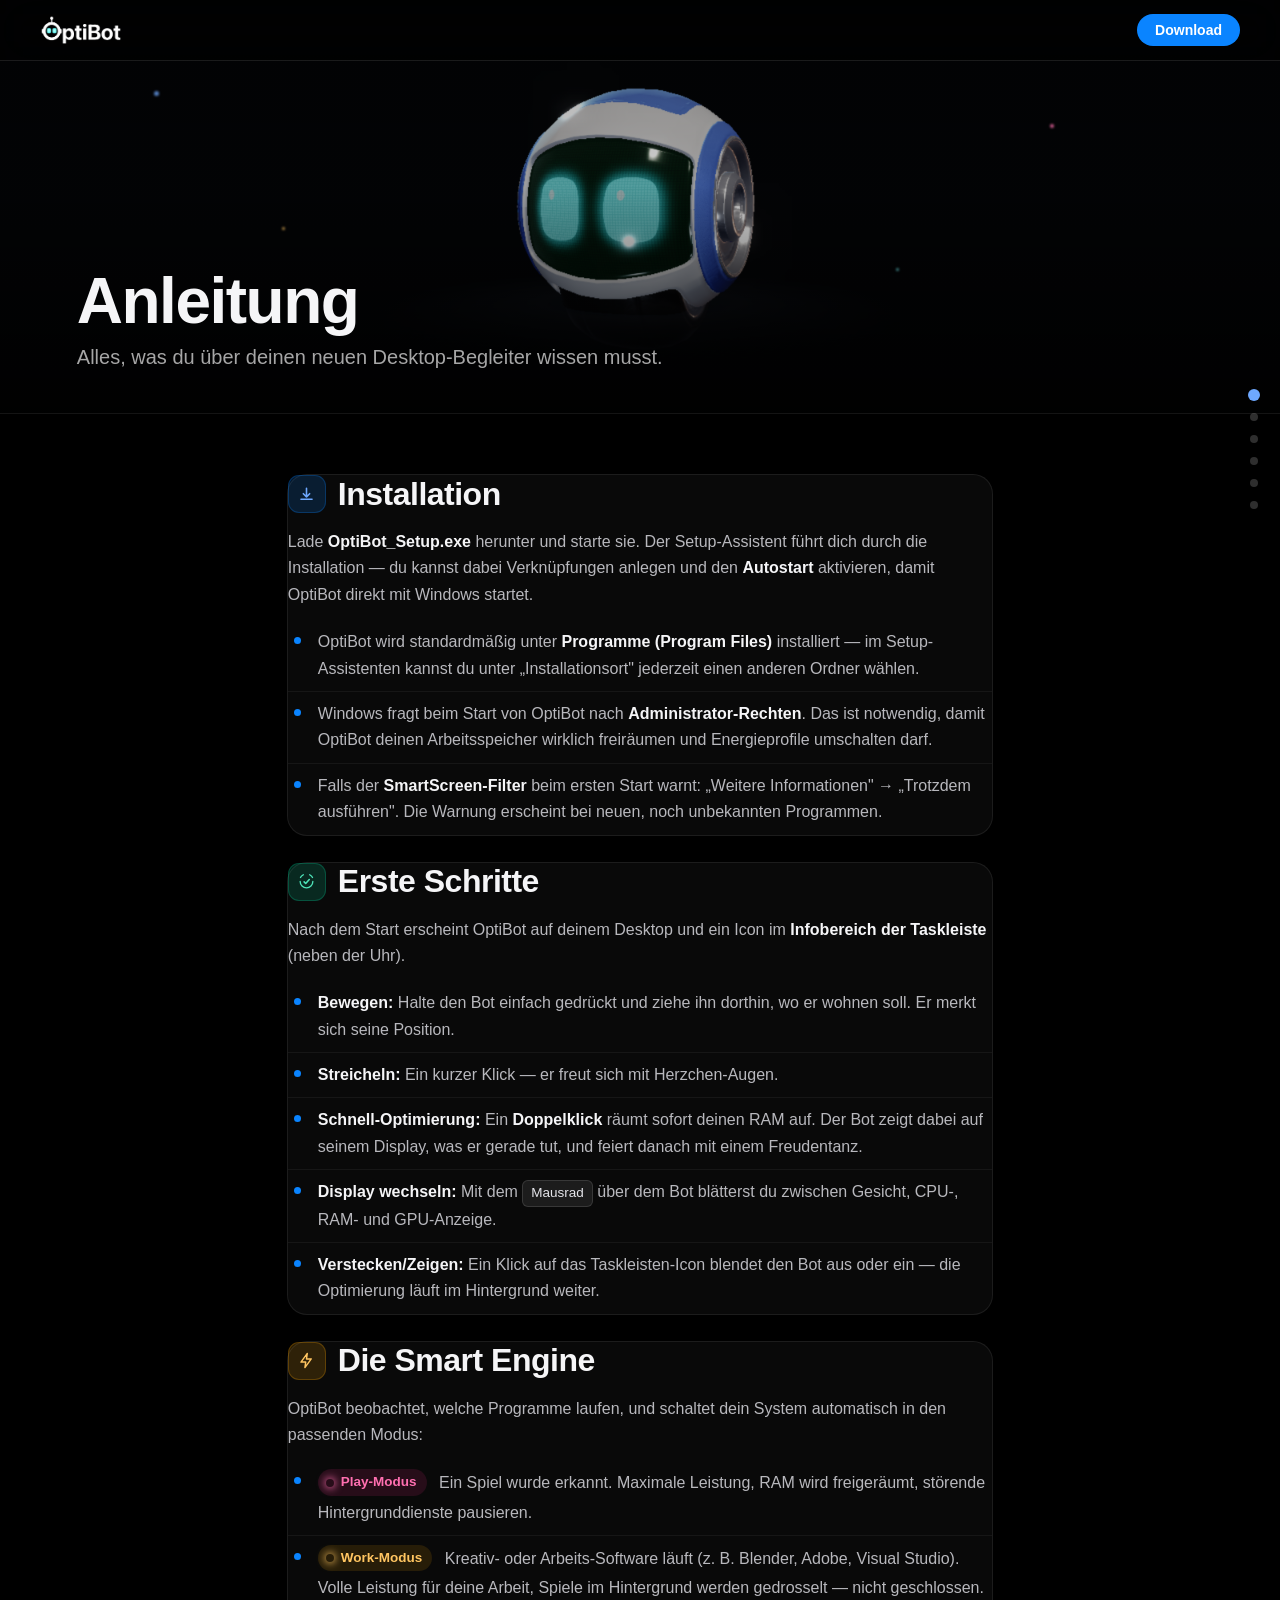
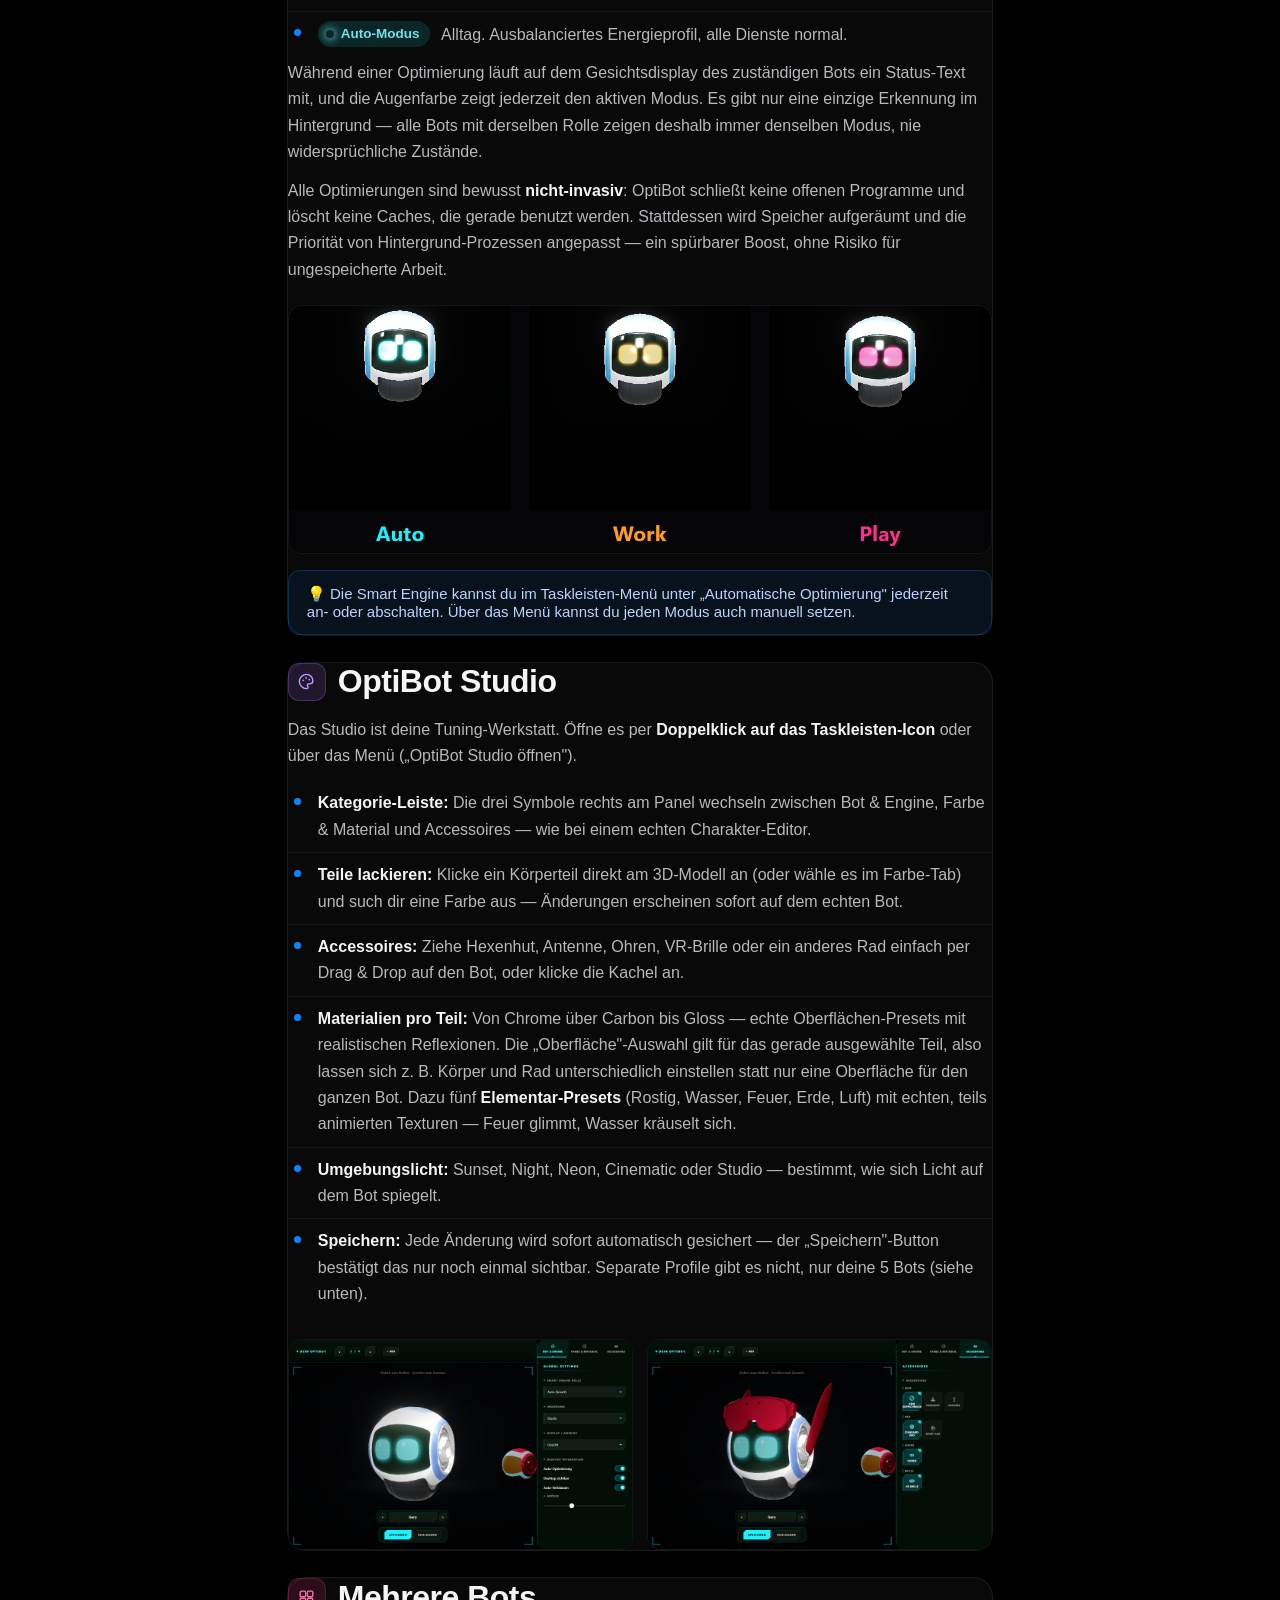
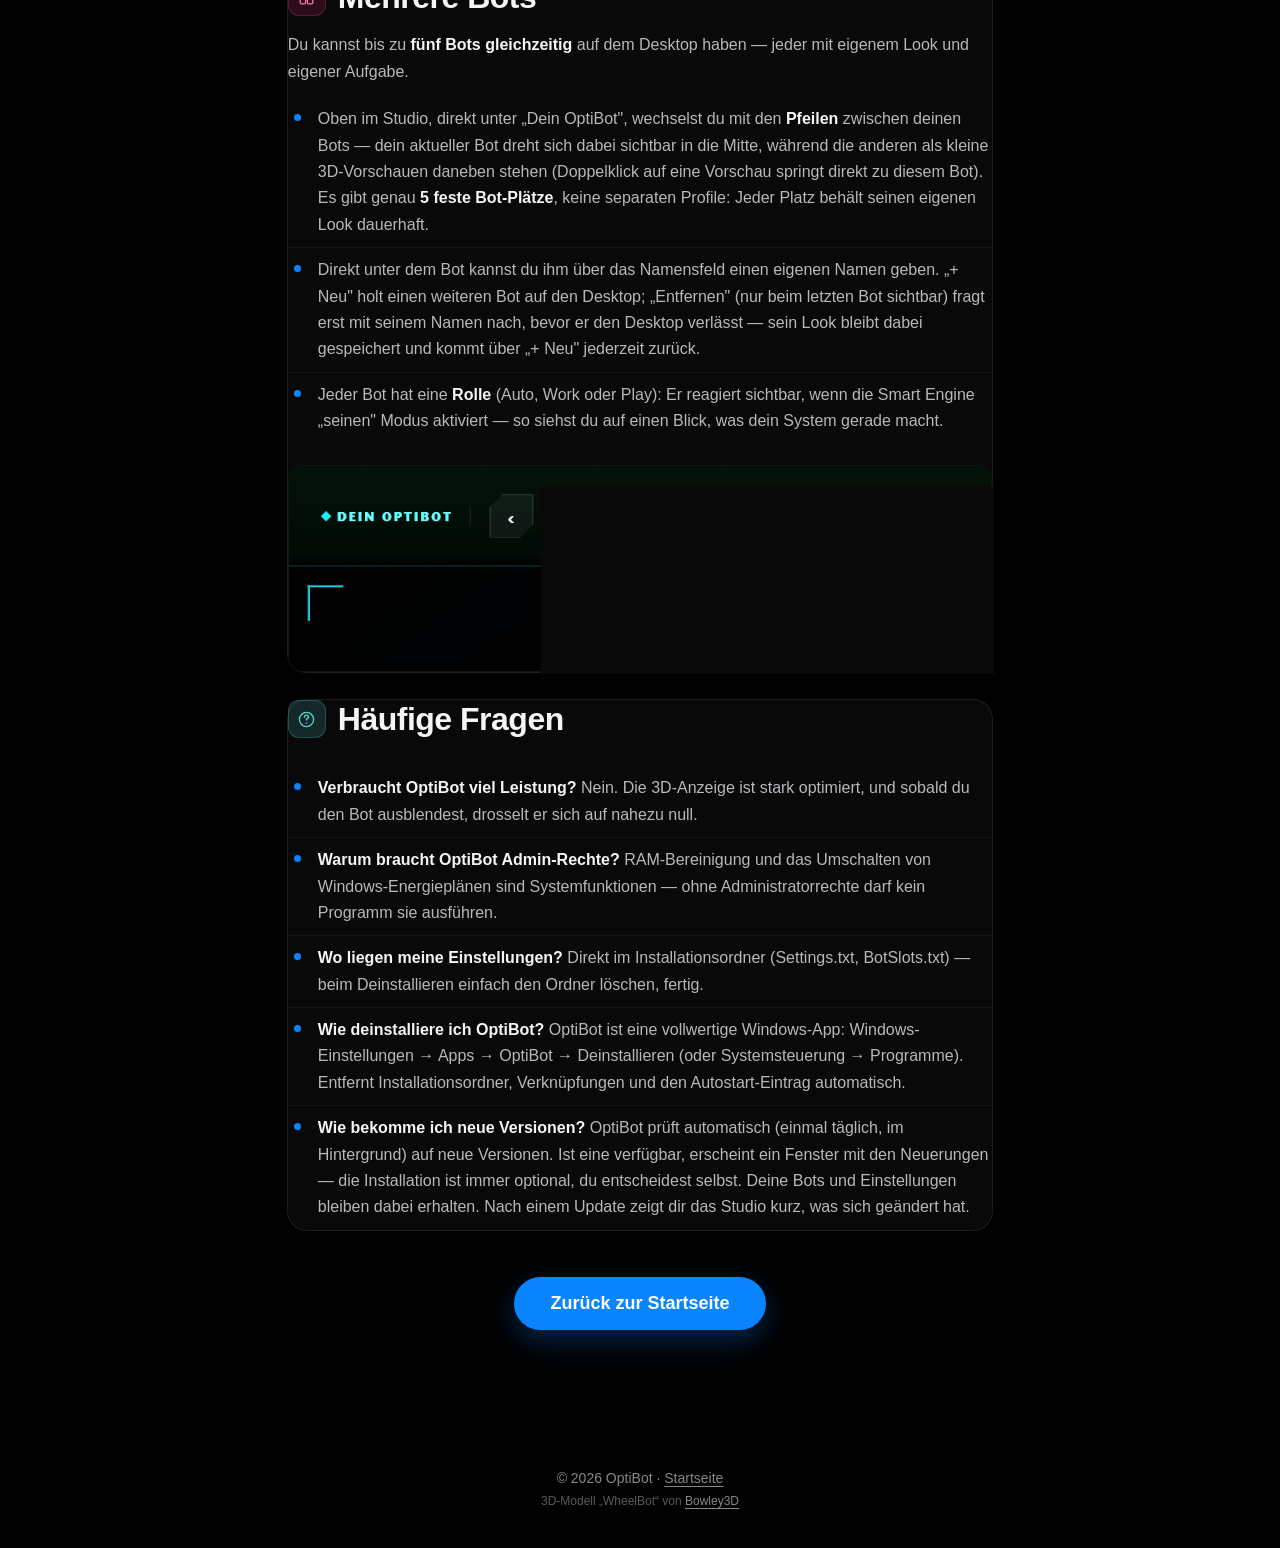
==== commit 31c64c83: "Add version.json (v1.0.0) and update installer: optional auto-update check, version tracking, "what'" ====
--- a/anleitung.html
+++ b/anleitung.html
@@ -327,6 +327,7 @@
                 <li><b>Warum braucht OptiBot Admin-Rechte?</b> RAM-Bereinigung und das Umschalten von Windows-Energieplänen sind Systemfunktionen — ohne Administratorrechte darf kein Programm sie ausführen.</li>
                 <li><b>Wo liegen meine Einstellungen?</b> Direkt im Installationsordner (Settings.txt, BotSlots.txt) — beim Deinstallieren einfach den Ordner löschen, fertig.</li>
                 <li><b>Wie deinstalliere ich OptiBot?</b> OptiBot ist eine vollwertige Windows-App: Windows-Einstellungen &rarr; Apps &rarr; OptiBot &rarr; Deinstallieren (oder Systemsteuerung &rarr; Programme). Entfernt Installationsordner, Verknüpfungen und den Autostart-Eintrag automatisch.</li>
+                <li><b>Wie bekomme ich neue Versionen?</b> OptiBot prüft automatisch (einmal täglich, im Hintergrund) auf neue Versionen. Ist eine verfügbar, erscheint ein Fenster mit den Neuerungen — die Installation ist immer optional, du entscheidest selbst. Deine Bots und Einstellungen bleiben dabei erhalten. Nach einem Update zeigt dir das Studio kurz, was sich geändert hat.</li>
             </ul>
         </section>
 
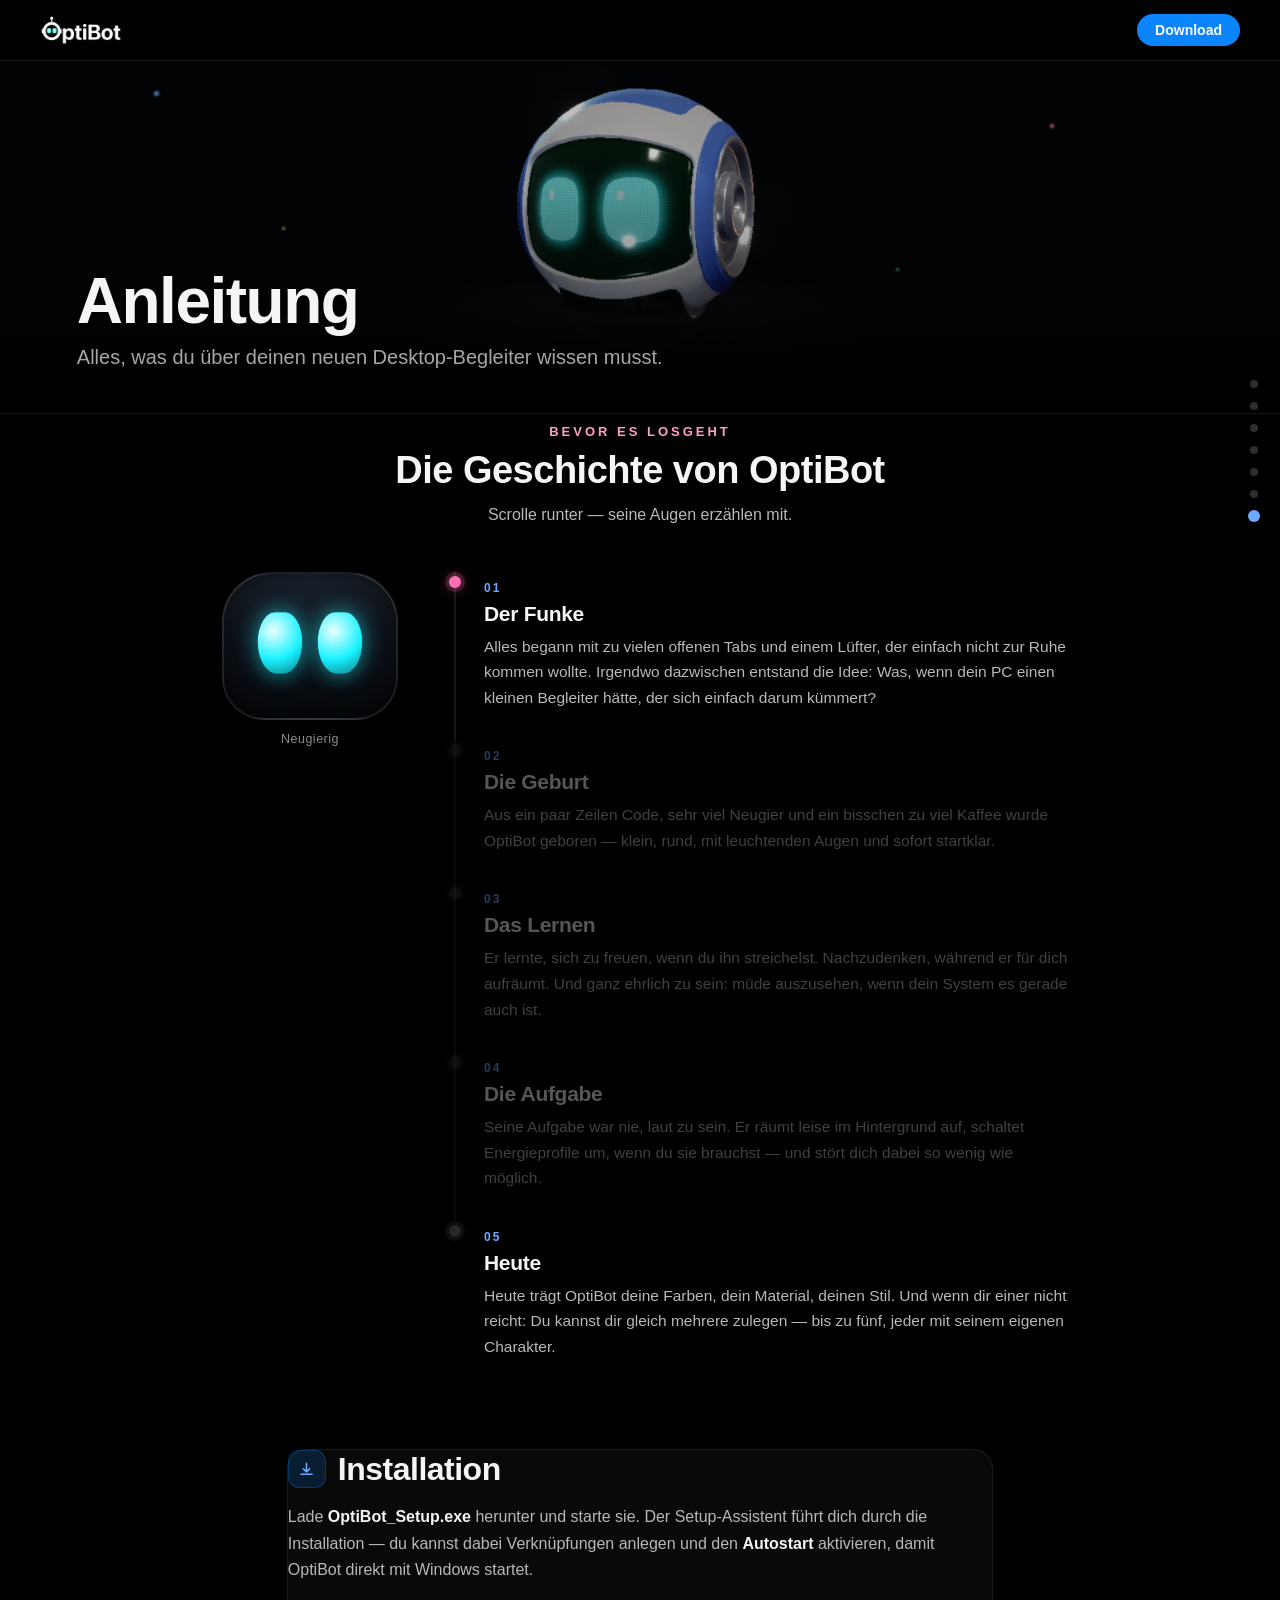
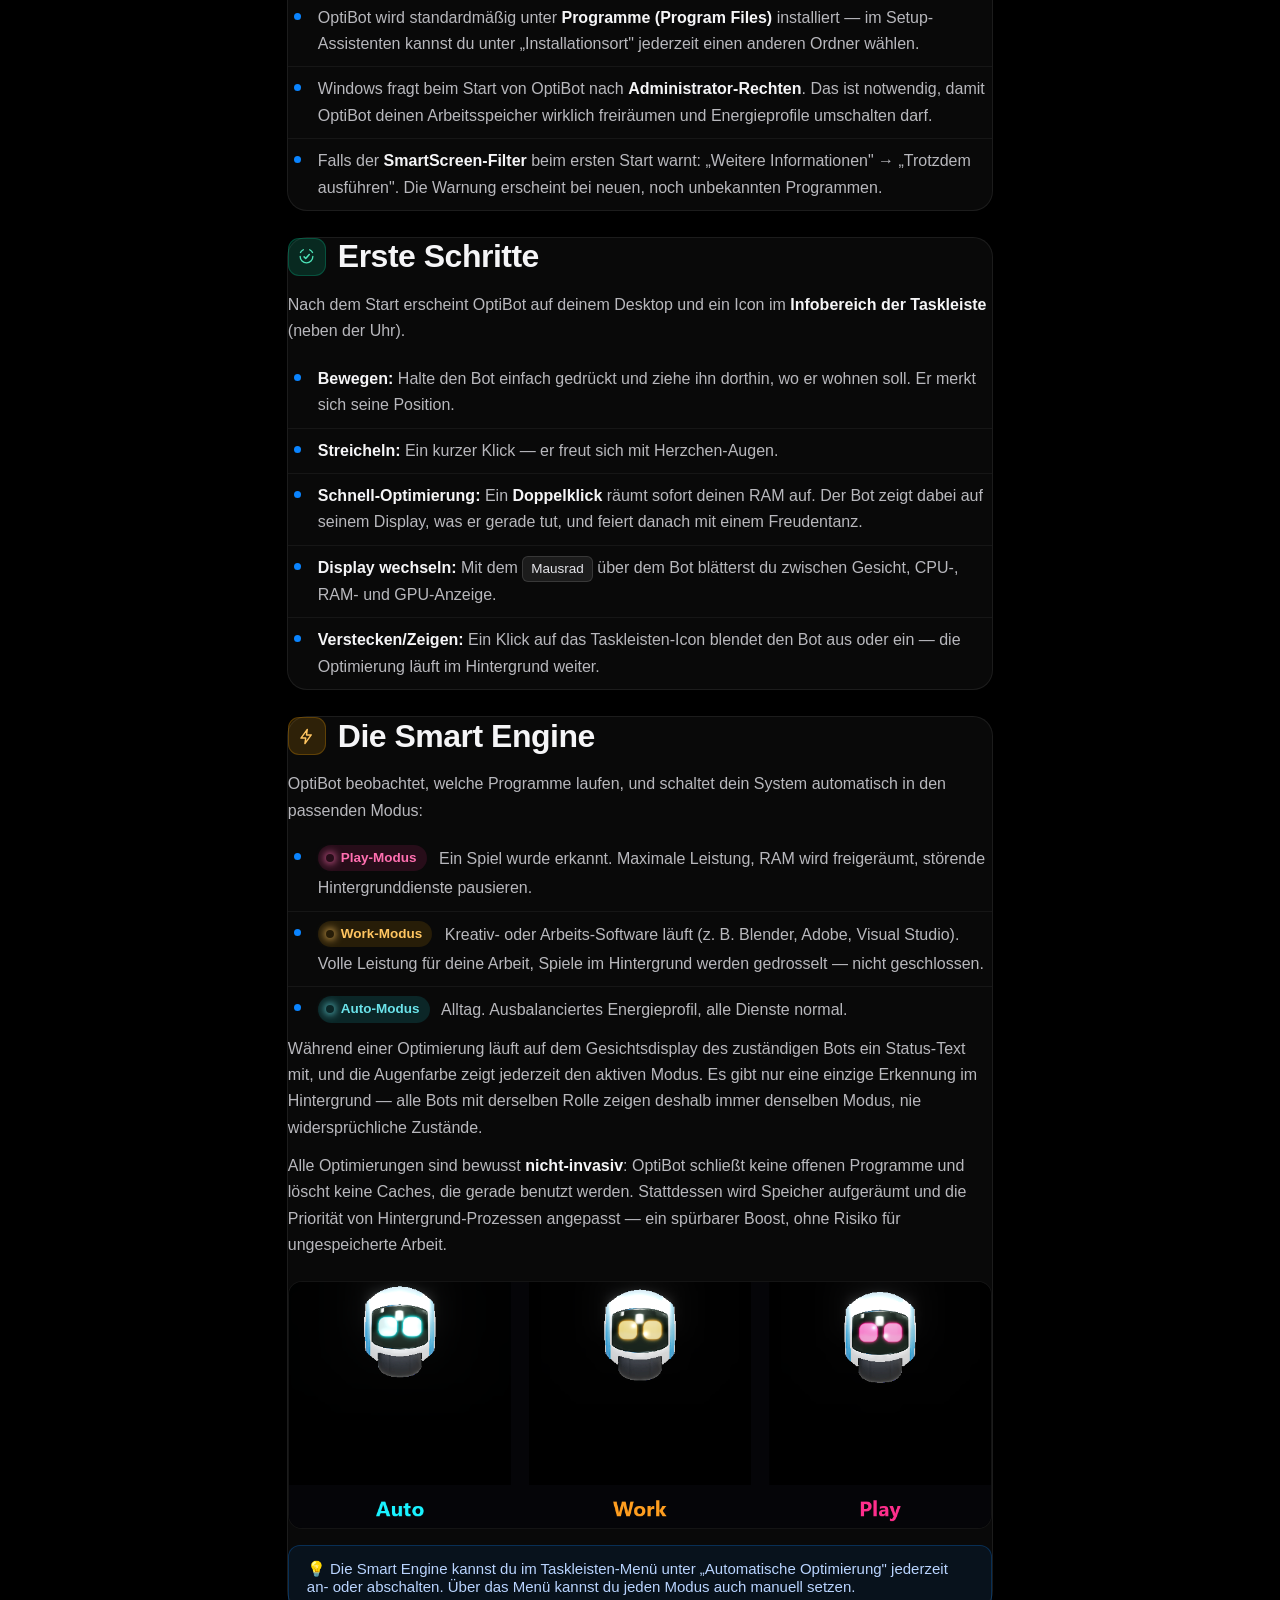
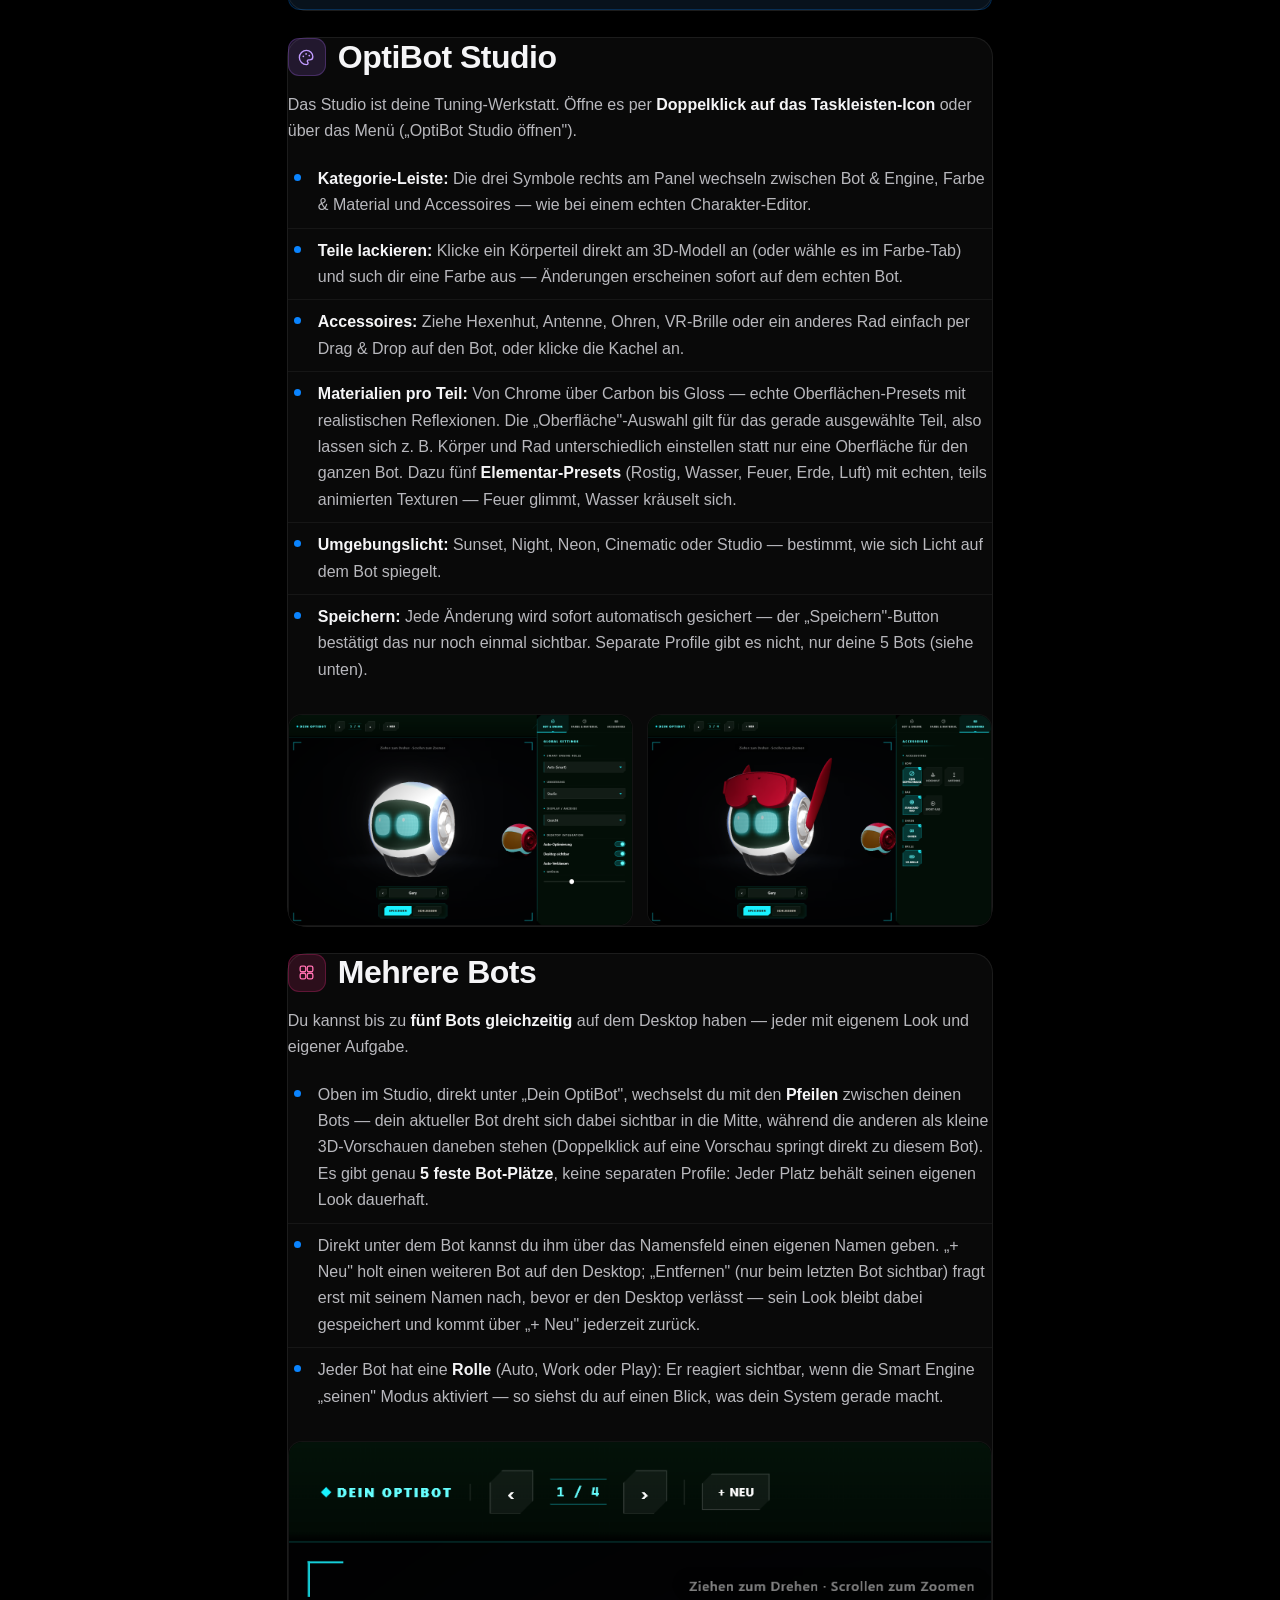
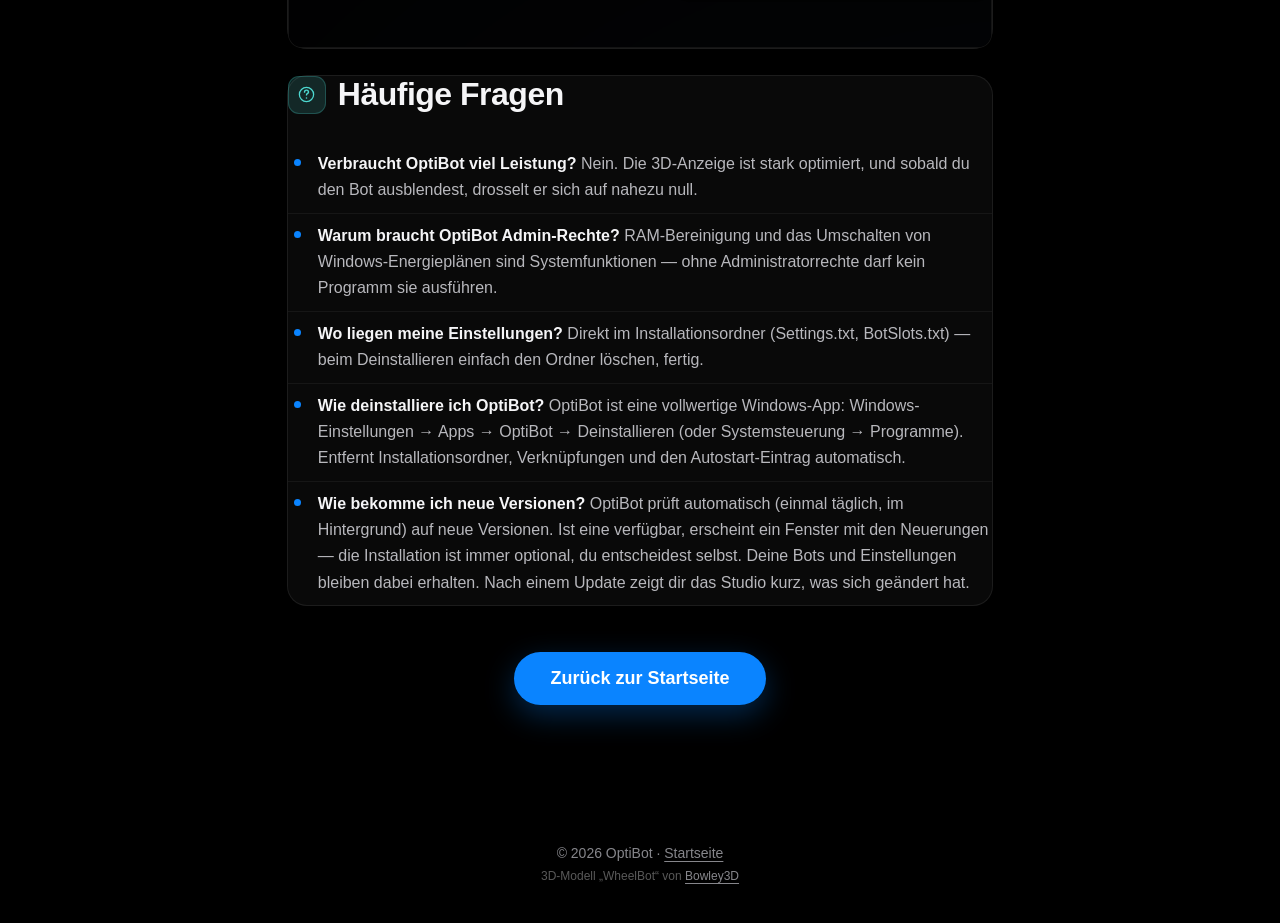
==== commit 210552e5: "Anleitung: add interactive scrollytelling "story of OptiBot" section Co-Authored-By: Claude Sonnet 5" ====
--- a/anleitung.html
+++ b/anleitung.html
@@ -201,6 +201,90 @@
         .mode-chip.work { background: rgba(255,168,0,0.12); color: #ffc561; }
         .mode-chip.auto { background: rgba(25,242,255,0.12); color: #6be3ea; }
 
+        /* Thin reading-progress bar — a small, quiet piece of "this page
+           responds to you" polish that doesn't compete with the content. */
+        .scroll-progress {
+            position: fixed; top: 0; left: 0; height: 3px; width: 0%;
+            background: linear-gradient(90deg, #6ea8ff, #ff6fb0, #ffc561);
+            z-index: 200; transition: width 0.1s linear;
+        }
+
+        .icon-chip { transition: transform 0.35s cubic-bezier(0.34,1.56,0.64,1); }
+        .doc-card:hover .icon-chip { transform: rotate(-6deg) scale(1.08); }
+
+        /* ---------- "Die Geschichte von OptiBot" — a small, warm origin
+           story ahead of the technical sections, told as a scrollytelling
+           timeline: a sticky reactive mini-face on the left morphs its
+           expression as each beat scrolls past on the right. The eyes are
+           deliberately shape/size-morphing rounded blobs (not just a color
+           swap) — the closest a flat CSS widget gets to how the real
+           product's eyes actually deform between expressions, without
+           duplicating that app's canvas/Catmull-Rom code for a one-off
+           marketing widget. ---------- */
+        /* Real bug: this is a bare <section>, and the base stylesheet hides
+           every <section> at opacity:0 until script.js's scroll-observer
+           reveals it — the same trap the .doc section override below
+           already exists to avoid, just missed here since this section
+           sits outside .doc. Without this, the entire story block rendered
+           fully invisible (confirmed via computed styles: opacity:0,
+           otherwise correctly laid out) despite every child element being
+           individually visible/opaque. */
+        .story-section { padding: 10px 6% 26px; opacity: 1; transform: none; }
+        .story-intro { max-width: 640px; margin: 0 auto 44px; text-align: center; }
+        .story-intro .eyebrow { font-size: 13px; font-weight: 700; letter-spacing: 3px; color: #ff9fc7; text-transform: uppercase; }
+        .story-intro h2 { font-size: clamp(26px, 3.6vw, 38px); font-weight: 800; letter-spacing: -0.5px; margin-top: 10px; }
+        .story-intro p { color: #b8b8bd; margin-top: 10px; line-height: 1.6; }
+
+        .story-grid { max-width: 860px; margin: 0 auto; display: grid; grid-template-columns: 200px 1fr; gap: 44px; align-items: start; }
+        .story-face-col { position: sticky; top: 100px; display: flex; flex-direction: column; align-items: center; gap: 12px; }
+        .mini-face {
+            width: 176px; height: 148px; border-radius: 50px 50px 42px 42px;
+            background: radial-gradient(120% 100% at 50% 0%, #1c2430, #05070a);
+            border: 2px solid rgba(255,255,255,0.09);
+            box-shadow: 0 24px 50px -20px rgba(0,0,0,0.7), inset 0 0 30px rgba(0,0,0,0.45);
+            display: flex; align-items: center; justify-content: center; gap: 18px;
+        }
+        .mini-eye {
+            width: 42px; height: 50px; border-radius: 42% 42% 46% 46% / 52% 52% 56% 56%;
+            background: radial-gradient(circle at 35% 30%, #eafeff, #19f2ff 55%, #0c7c86 100%);
+            box-shadow: 0 0 18px 2px rgba(25,242,255,0.5);
+            transition: all 0.55s cubic-bezier(0.34, 1.4, 0.4, 1);
+        }
+        .story-face-label { font-size: 12.5px; color: #8a8a90; letter-spacing: 0.5px; min-height: 16px; transition: opacity 0.3s; }
+
+        .mini-face.curious .mini-eye { height: 58px; transform: translateY(-3px) scale(1.06); }
+        .mini-face.heart .mini-eye {
+            background: radial-gradient(circle at 35% 30%, #ffe3ef, #ff6fb0 55%, #b23a72 100%);
+            box-shadow: 0 0 18px 2px rgba(255,111,176,0.55); transform: scale(1.04);
+        }
+        .mini-face.focused .mini-eye { height: 24px; border-radius: 50% / 65%; }
+        .mini-face.happy .mini-eye {
+            height: 54px; transform: scale(1.05) translateY(-2px);
+            background: radial-gradient(circle at 35% 30%, #eafeff, #6be3ea 55%, #157b82 100%);
+        }
+
+        .story-beats { min-width: 0; }
+        .story-beat {
+            padding: 6px 0 30px 28px; border-left: 2px solid rgba(255,255,255,0.09); position: relative;
+            opacity: 0.35; transition: opacity 0.5s ease;
+        }
+        .story-beat.active { opacity: 1; }
+        .story-beat:last-child { border-left-color: transparent; padding-bottom: 4px; }
+        .story-beat::before {
+            content: ''; position: absolute; left: -7px; top: 4px; width: 12px; height: 12px; border-radius: 50%;
+            background: rgba(255,255,255,0.15); box-shadow: 0 0 0 4px rgba(255,255,255,0.05);
+            transition: background 0.4s, box-shadow 0.4s;
+        }
+        .story-beat.active::before { background: #ff6fb0; box-shadow: 0 0 0 4px rgba(255,111,176,0.18), 0 0 14px rgba(255,111,176,0.5); }
+        .story-eyebrow { font-size: 12px; color: #6ea8ff; letter-spacing: 2px; font-weight: 700; }
+        .story-beat h3 { font-size: 21px; font-weight: 700; margin: 6px 0 8px; letter-spacing: -0.3px; }
+        .story-beat p { color: #b8b8bd; line-height: 1.65; font-size: 15.5px; }
+
+        @media (max-width: 720px) {
+            .story-grid { grid-template-columns: 1fr; }
+            .story-face-col { position: static; flex-direction: row; justify-content: center; margin-bottom: 10px; }
+        }
+
         /* Right-edge section wayfinding — an Apple-product-page-style dot
            rail, hidden on narrow screens where there's no room to spare. */
         .doc-nav {
@@ -246,7 +330,10 @@
         </div>
     </header>
 
+    <div class="scroll-progress" id="scrollProgress"></div>
+
     <div class="doc-nav" aria-hidden="true">
+        <a href="#s-story" data-target="s-story"></a>
         <a href="#s-install" data-target="s-install"></a>
         <a href="#s-start" data-target="s-start"></a>
         <a href="#s-engine" data-target="s-engine"></a>
@@ -254,6 +341,50 @@
         <a href="#s-multi" data-target="s-multi"></a>
         <a href="#s-faq" data-target="s-faq"></a>
     </div>
+
+    <section class="story-section" id="s-story">
+        <div class="story-intro">
+            <div class="eyebrow">Bevor es losgeht</div>
+            <h2>Die Geschichte von OptiBot</h2>
+            <p>Scrolle runter — seine Augen erzählen mit.</p>
+        </div>
+        <div class="story-grid">
+            <div class="story-face-col">
+                <div class="mini-face normal" id="miniFace">
+                    <div class="mini-eye"></div>
+                    <div class="mini-eye"></div>
+                </div>
+                <div class="story-face-label" id="miniFaceLabel">&nbsp;</div>
+            </div>
+            <div class="story-beats">
+                <div class="story-beat" data-face="curious" data-label="Neugierig">
+                    <span class="story-eyebrow">01</span>
+                    <h3>Der Funke</h3>
+                    <p>Alles begann mit zu vielen offenen Tabs und einem Lüfter, der einfach nicht zur Ruhe kommen wollte. Irgendwo dazwischen entstand die Idee: Was, wenn dein PC einen kleinen Begleiter hätte, der sich einfach darum kümmert?</p>
+                </div>
+                <div class="story-beat" data-face="normal" data-label="Startklar">
+                    <span class="story-eyebrow">02</span>
+                    <h3>Die Geburt</h3>
+                    <p>Aus ein paar Zeilen Code, sehr viel Neugier und ein bisschen zu viel Kaffee wurde OptiBot geboren — klein, rund, mit leuchtenden Augen und sofort startklar.</p>
+                </div>
+                <div class="story-beat" data-face="heart" data-label="Verliebt">
+                    <span class="story-eyebrow">03</span>
+                    <h3>Das Lernen</h3>
+                    <p>Er lernte, sich zu freuen, wenn du ihn streichelst. Nachzudenken, während er für dich aufräumt. Und ganz ehrlich zu sein: müde auszusehen, wenn dein System es gerade auch ist.</p>
+                </div>
+                <div class="story-beat" data-face="focused" data-label="Konzentriert">
+                    <span class="story-eyebrow">04</span>
+                    <h3>Die Aufgabe</h3>
+                    <p>Seine Aufgabe war nie, laut zu sein. Er räumt leise im Hintergrund auf, schaltet Energieprofile um, wenn du sie brauchst — und stört dich dabei so wenig wie möglich.</p>
+                </div>
+                <div class="story-beat" data-face="happy" data-label="Glücklich">
+                    <span class="story-eyebrow">05</span>
+                    <h3>Heute</h3>
+                    <p>Heute trägt OptiBot deine Farben, dein Material, deinen Stil. Und wenn dir einer nicht reicht: Du kannst dir gleich mehrere zulegen — bis zu fünf, jeder mit seinem eigenen Charakter.</p>
+                </div>
+            </div>
+        </div>
+    </section>
 
     <main class="doc">
         <section class="doc-card reveal" id="s-install">
@@ -364,6 +495,61 @@
             });
         }, { threshold: 0.5 });
         cards.forEach(c => navObserver.observe(c));
+
+        // Reading-progress bar: how far down the whole page you've scrolled.
+        const progressBar = document.getElementById('scrollProgress');
+        function updateScrollProgress() {
+            const doc = document.documentElement;
+            const max = doc.scrollHeight - doc.clientHeight;
+            progressBar.style.width = (max > 0 ? (doc.scrollTop / max) * 100 : 0) + '%';
+        }
+        window.addEventListener('scroll', updateScrollProgress, { passive: true });
+        updateScrollProgress();
+
+        // Story timeline: the sticky mini-face's expression follows whichever
+        // beat is currently most centered in view — same IntersectionObserver
+        // idea as the nav dots above, just driving a CSS class instead of a
+        // link. rootMargin pulls the trigger band toward the vertical middle
+        // of the viewport so the face changes right as a beat becomes the
+        // one you're actually reading, not the instant it appears at the
+        // bottom edge.
+        const storyBeats = Array.from(document.querySelectorAll('.story-beat'));
+        const miniFace = document.getElementById('miniFace');
+        const miniFaceLabel = document.getElementById('miniFaceLabel');
+        // Real bug caught by testing: an IntersectionObserver-driven version
+        // of this (toggling an "active" Set as beats cross a trigger band)
+        // went wrong right at the first/last beat — near the very top or
+        // bottom of the page the browser can't scroll far enough to center
+        // that beat at all, so it never actually entered the trigger band
+        // and the face silently kept showing whichever beat *was* centered
+        // instead. Plain geometry avoids the edge case entirely: on every
+        // scroll tick, just measure every beat's actual on-screen distance
+        // from the viewport's vertical center and pick the true minimum —
+        // no "did this cross a threshold" state to ever get stale.
+        let storyTicking = false;
+        function updateStoryFace() {
+            storyTicking = false;
+            const viewportCenter = window.innerHeight / 2;
+            let closest = null, closestDist = Infinity;
+            storyBeats.forEach(el => {
+                const r = el.getBoundingClientRect();
+                const dist = Math.abs((r.top + r.height / 2) - viewportCenter);
+                if (dist < closestDist) { closestDist = dist; closest = el; }
+            });
+            if (!closest) return;
+            const visible = closestDist < window.innerHeight * 0.85; // don't react while the story section is far offscreen
+            storyBeats.forEach(el => el.classList.toggle('active', el === closest && visible));
+            if (visible) {
+                miniFace.className = 'mini-face ' + closest.dataset.face;
+                miniFaceLabel.textContent = closest.dataset.label || '';
+            }
+        }
+        window.addEventListener('scroll', () => {
+            if (storyTicking) return;
+            storyTicking = true;
+            requestAnimationFrame(updateStoryFace);
+        }, { passive: true });
+        updateStoryFace();
     </script>
 </body>
 </html>
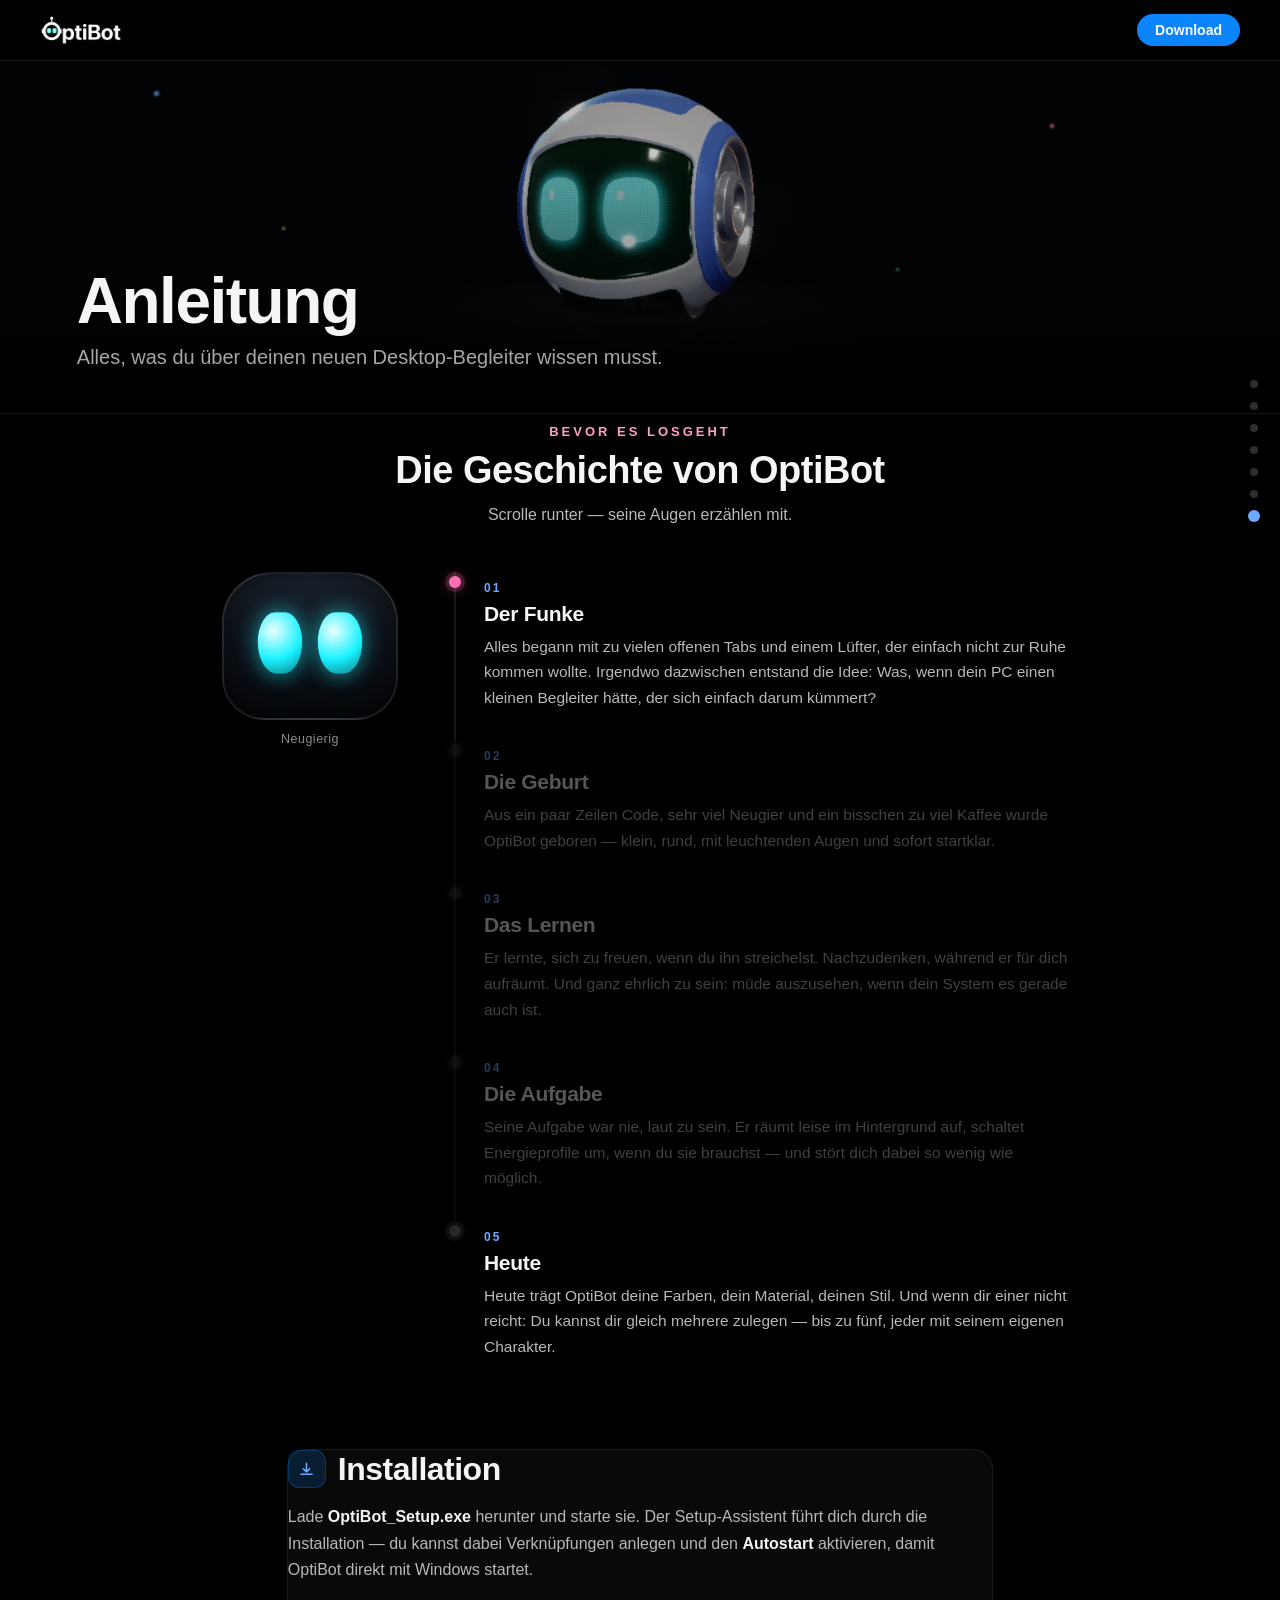
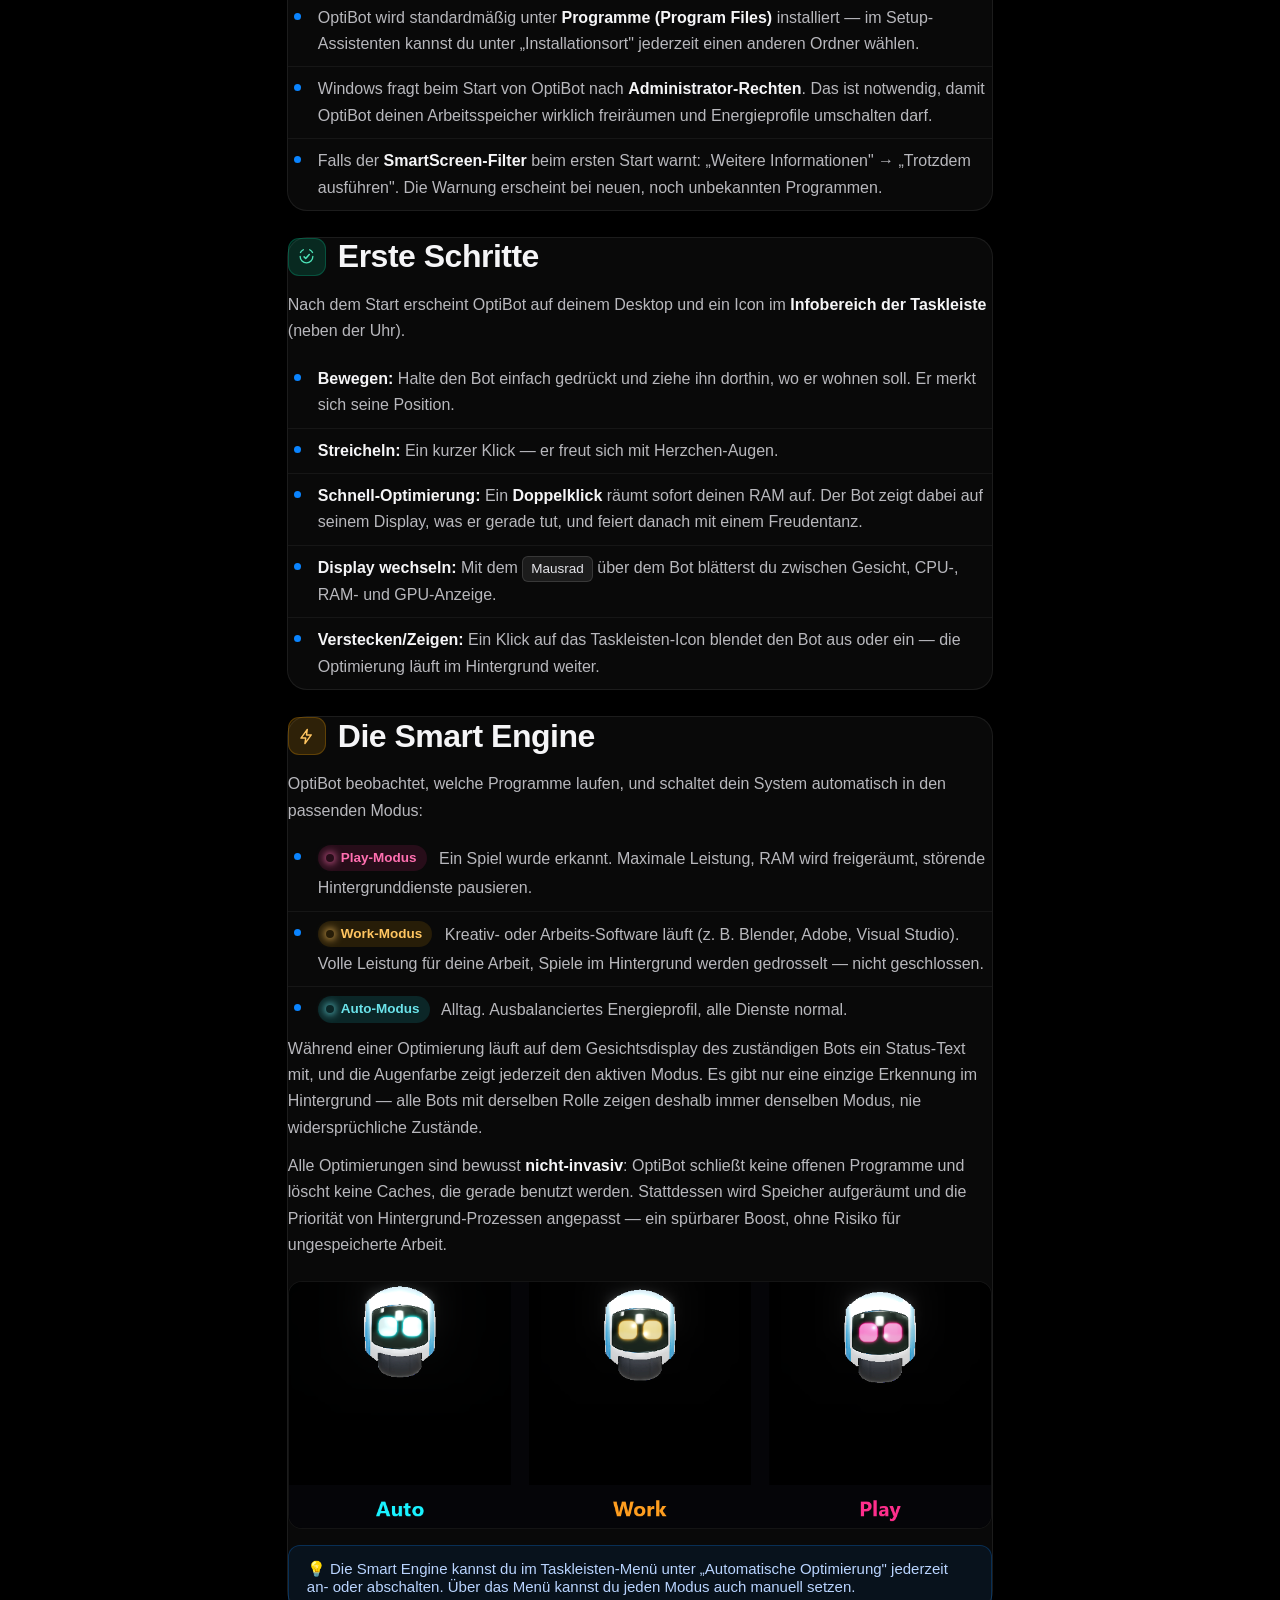
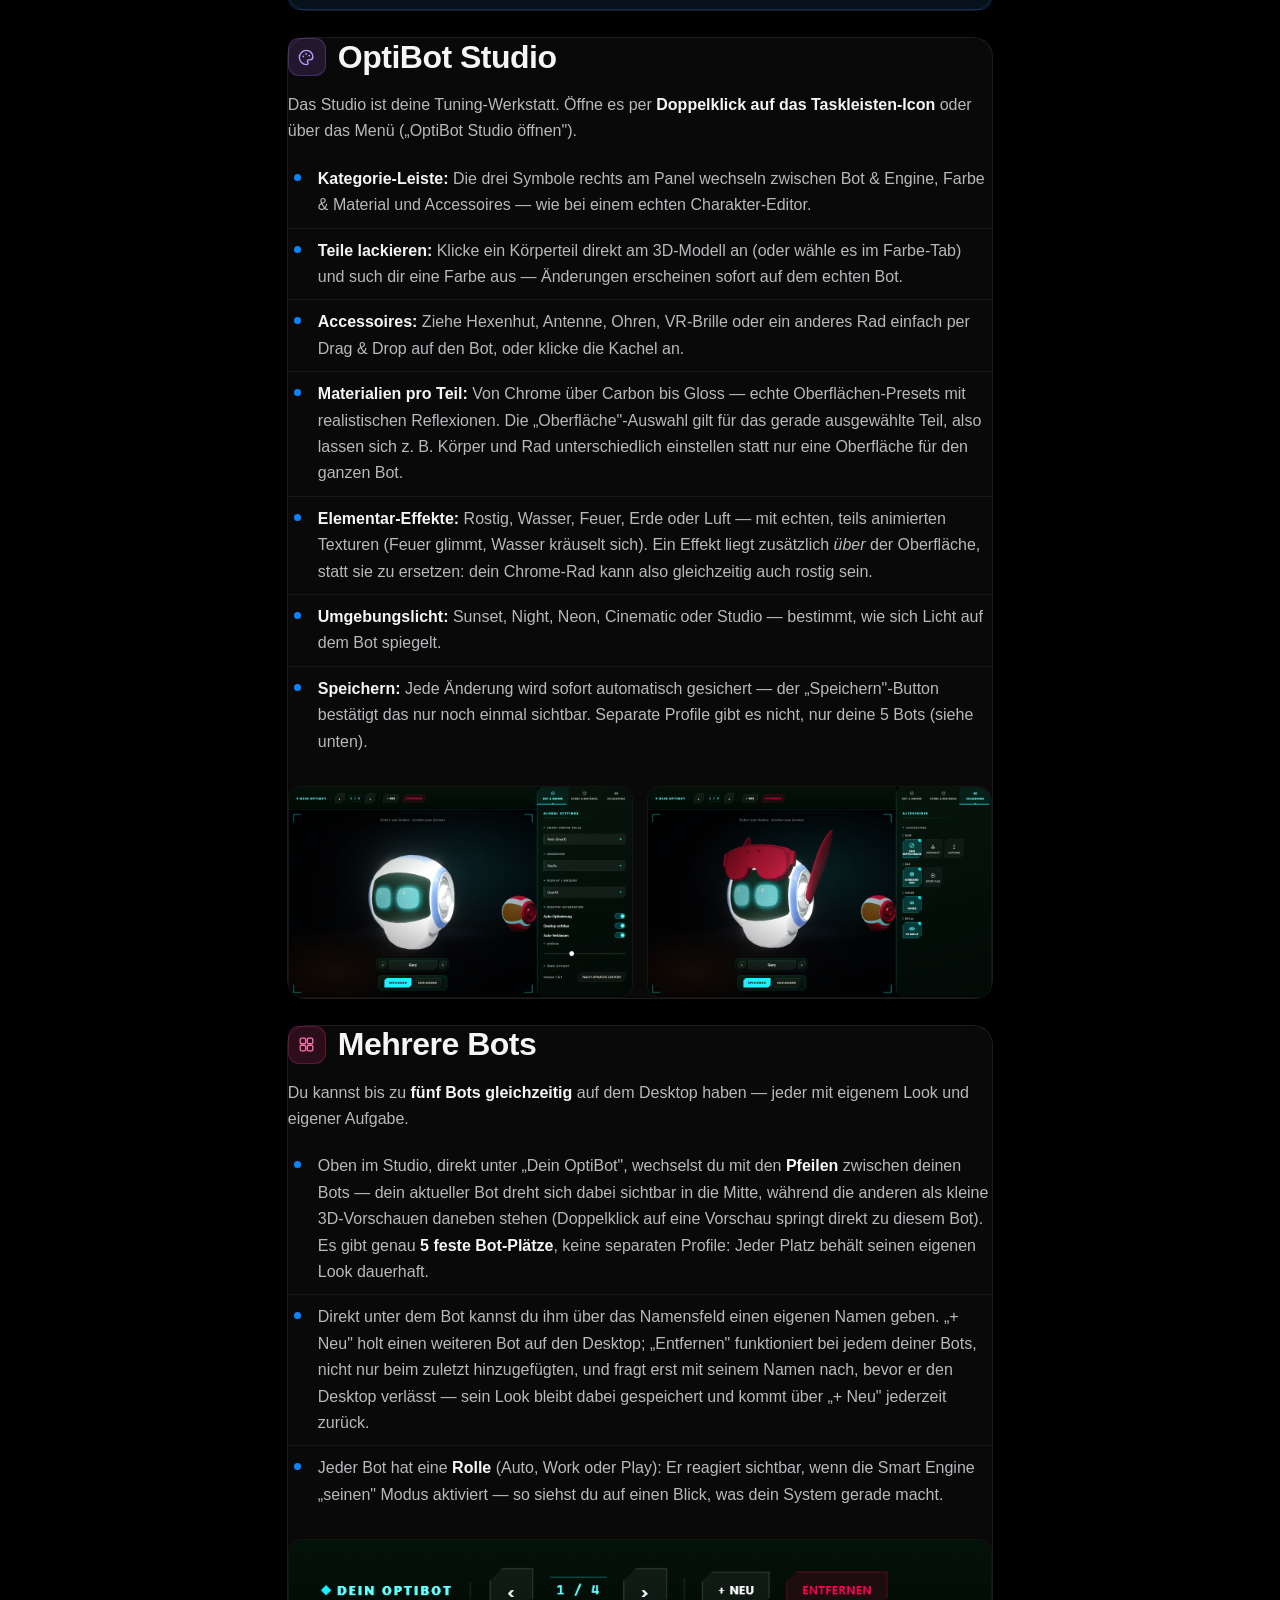
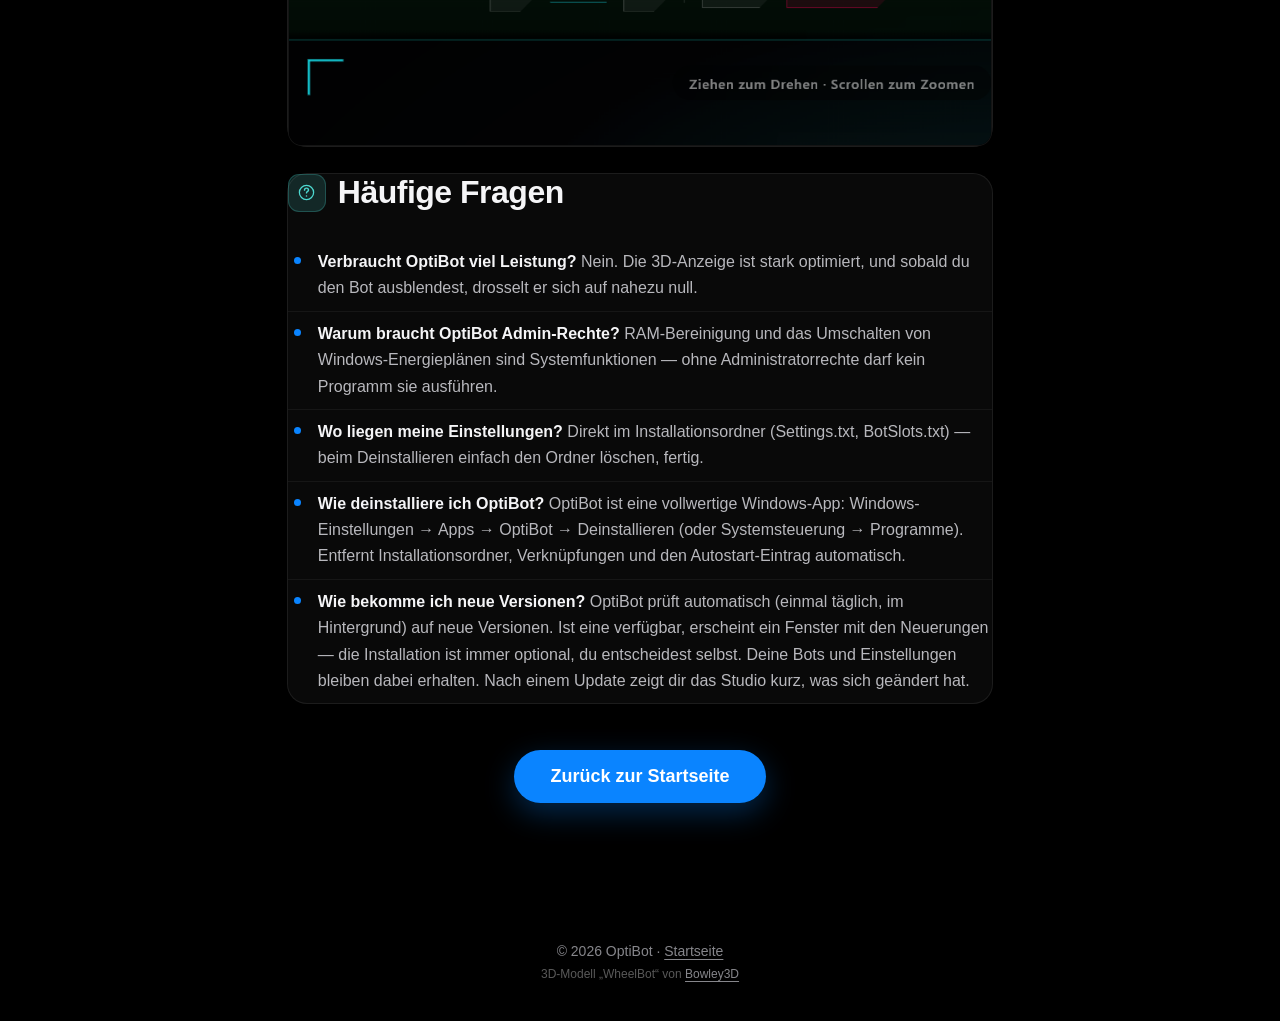
==== commit f64f45d1: "v1.0.1: fix installer re-run on relaunch, arbitrary bot deletion, split materials/effects, calmer ey" ====
--- a/anleitung.html
+++ b/anleitung.html
@@ -430,7 +430,8 @@
                 <li><b>Kategorie-Leiste:</b> Die drei Symbole rechts am Panel wechseln zwischen Bot &amp; Engine, Farbe &amp; Material und Accessoires — wie bei einem echten Charakter-Editor.</li>
                 <li><b>Teile lackieren:</b> Klicke ein Körperteil direkt am 3D-Modell an (oder wähle es im Farbe-Tab) und such dir eine Farbe aus — Änderungen erscheinen sofort auf dem echten Bot.</li>
                 <li><b>Accessoires:</b> Ziehe Hexenhut, Antenne, Ohren, VR-Brille oder ein anderes Rad einfach per Drag &amp; Drop auf den Bot, oder klicke die Kachel an.</li>
-                <li><b>Materialien pro Teil:</b> Von Chrome über Carbon bis Gloss — echte Oberflächen-Presets mit realistischen Reflexionen. Die „Oberfläche"-Auswahl gilt für das gerade ausgewählte Teil, also lassen sich z. B. Körper und Rad unterschiedlich einstellen statt nur eine Oberfläche für den ganzen Bot. Dazu fünf <b>Elementar-Presets</b> (Rostig, Wasser, Feuer, Erde, Luft) mit echten, teils animierten Texturen — Feuer glimmt, Wasser kräuselt sich.</li>
+                <li><b>Materialien pro Teil:</b> Von Chrome über Carbon bis Gloss — echte Oberflächen-Presets mit realistischen Reflexionen. Die „Oberfläche"-Auswahl gilt für das gerade ausgewählte Teil, also lassen sich z. B. Körper und Rad unterschiedlich einstellen statt nur eine Oberfläche für den ganzen Bot.</li>
+                <li><b>Elementar-Effekte:</b> Rostig, Wasser, Feuer, Erde oder Luft — mit echten, teils animierten Texturen (Feuer glimmt, Wasser kräuselt sich). Ein Effekt liegt zusätzlich <i>über</i> der Oberfläche, statt sie zu ersetzen: dein Chrome-Rad kann also gleichzeitig auch rostig sein.</li>
                 <li><b>Umgebungslicht:</b> Sunset, Night, Neon, Cinematic oder Studio — bestimmt, wie sich Licht auf dem Bot spiegelt.</li>
                 <li><b>Speichern:</b> Jede Änderung wird sofort automatisch gesichert — der „Speichern"-Button bestätigt das nur noch einmal sichtbar. Separate Profile gibt es nicht, nur deine 5 Bots (siehe unten).</li>
             </ul>
@@ -445,7 +446,7 @@
             <p>Du kannst bis zu <b>fünf Bots gleichzeitig</b> auf dem Desktop haben — jeder mit eigenem Look und eigener Aufgabe.</p>
             <ul>
                 <li>Oben im Studio, direkt unter „Dein OptiBot", wechselst du mit den <b>Pfeilen</b> zwischen deinen Bots — dein aktueller Bot dreht sich dabei sichtbar in die Mitte, während die anderen als kleine 3D-Vorschauen daneben stehen (Doppelklick auf eine Vorschau springt direkt zu diesem Bot). Es gibt genau <b>5 feste Bot-Plätze</b>, keine separaten Profile: Jeder Platz behält seinen eigenen Look dauerhaft.</li>
-                <li>Direkt unter dem Bot kannst du ihm über das Namensfeld einen eigenen Namen geben. „+ Neu" holt einen weiteren Bot auf den Desktop; „Entfernen" (nur beim letzten Bot sichtbar) fragt erst mit seinem Namen nach, bevor er den Desktop verlässt — sein Look bleibt dabei gespeichert und kommt über „+ Neu" jederzeit zurück.</li>
+                <li>Direkt unter dem Bot kannst du ihm über das Namensfeld einen eigenen Namen geben. „+ Neu" holt einen weiteren Bot auf den Desktop; „Entfernen" funktioniert bei jedem deiner Bots, nicht nur beim zuletzt hinzugefügten, und fragt erst mit seinem Namen nach, bevor er den Desktop verlässt — sein Look bleibt dabei gespeichert und kommt über „+ Neu" jederzeit zurück.</li>
                 <li>Jeder Bot hat eine <b>Rolle</b> (Auto, Work oder Play): Er reagiert sichtbar, wenn die Smart Engine „seinen" Modus aktiviert — so siehst du auf einen Blick, was dein System gerade macht.</li>
             </ul>
             <img class="doc-img" src="anleitung_multibot.png" alt="Bis zu fünf OptiBots gleichzeitig, jeder mit eigenem Look">
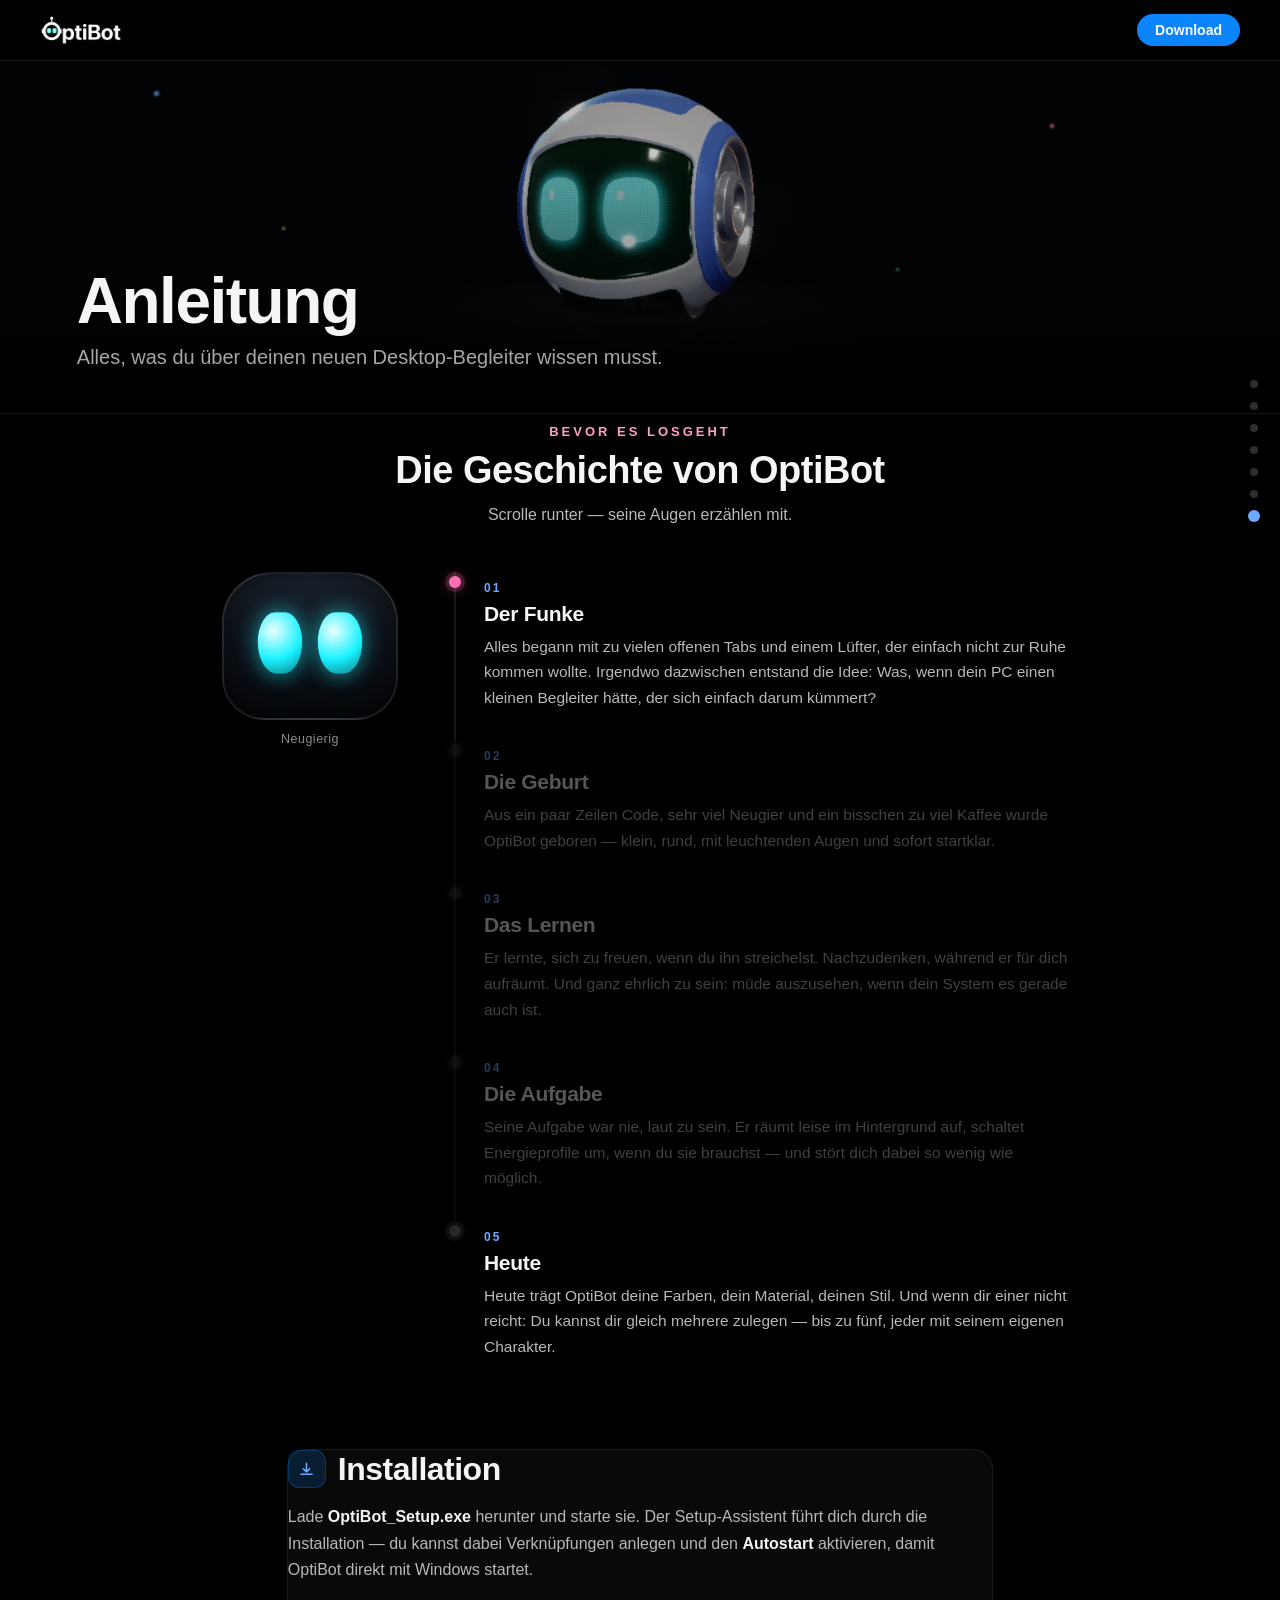
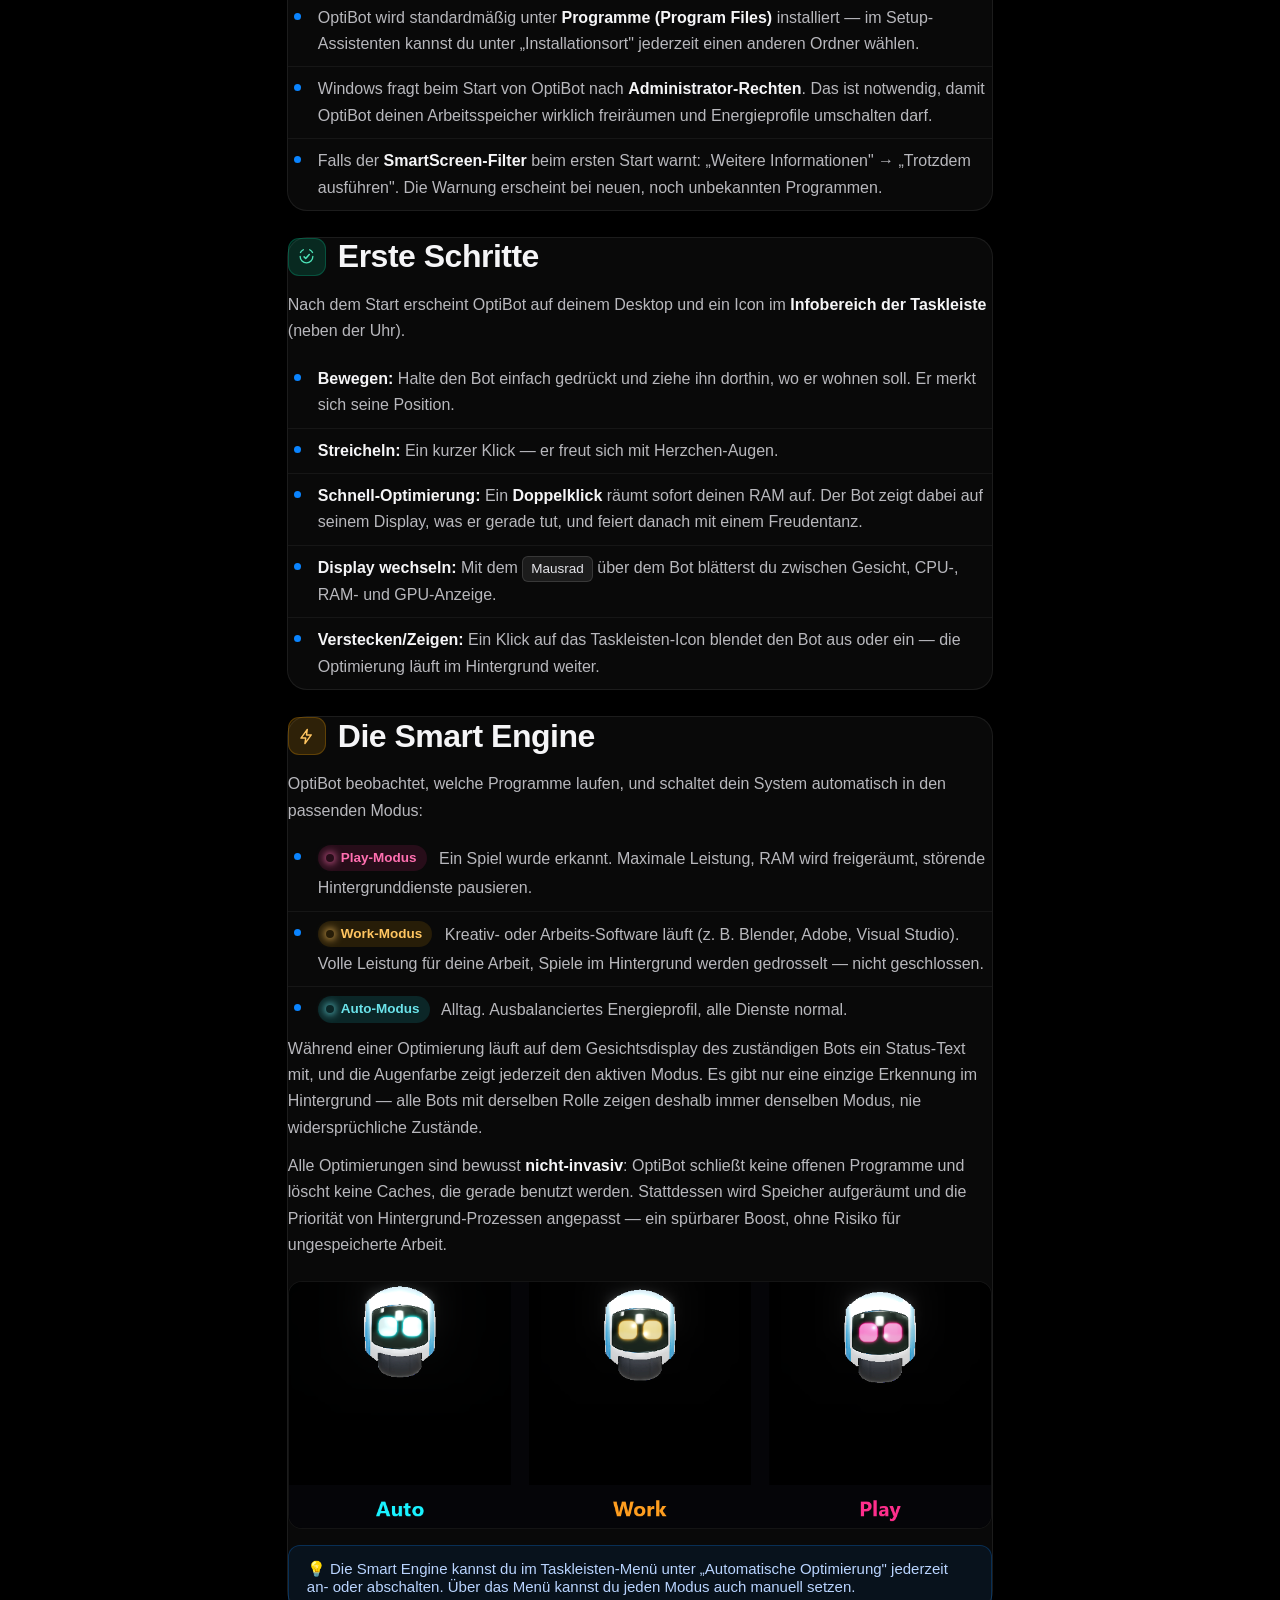
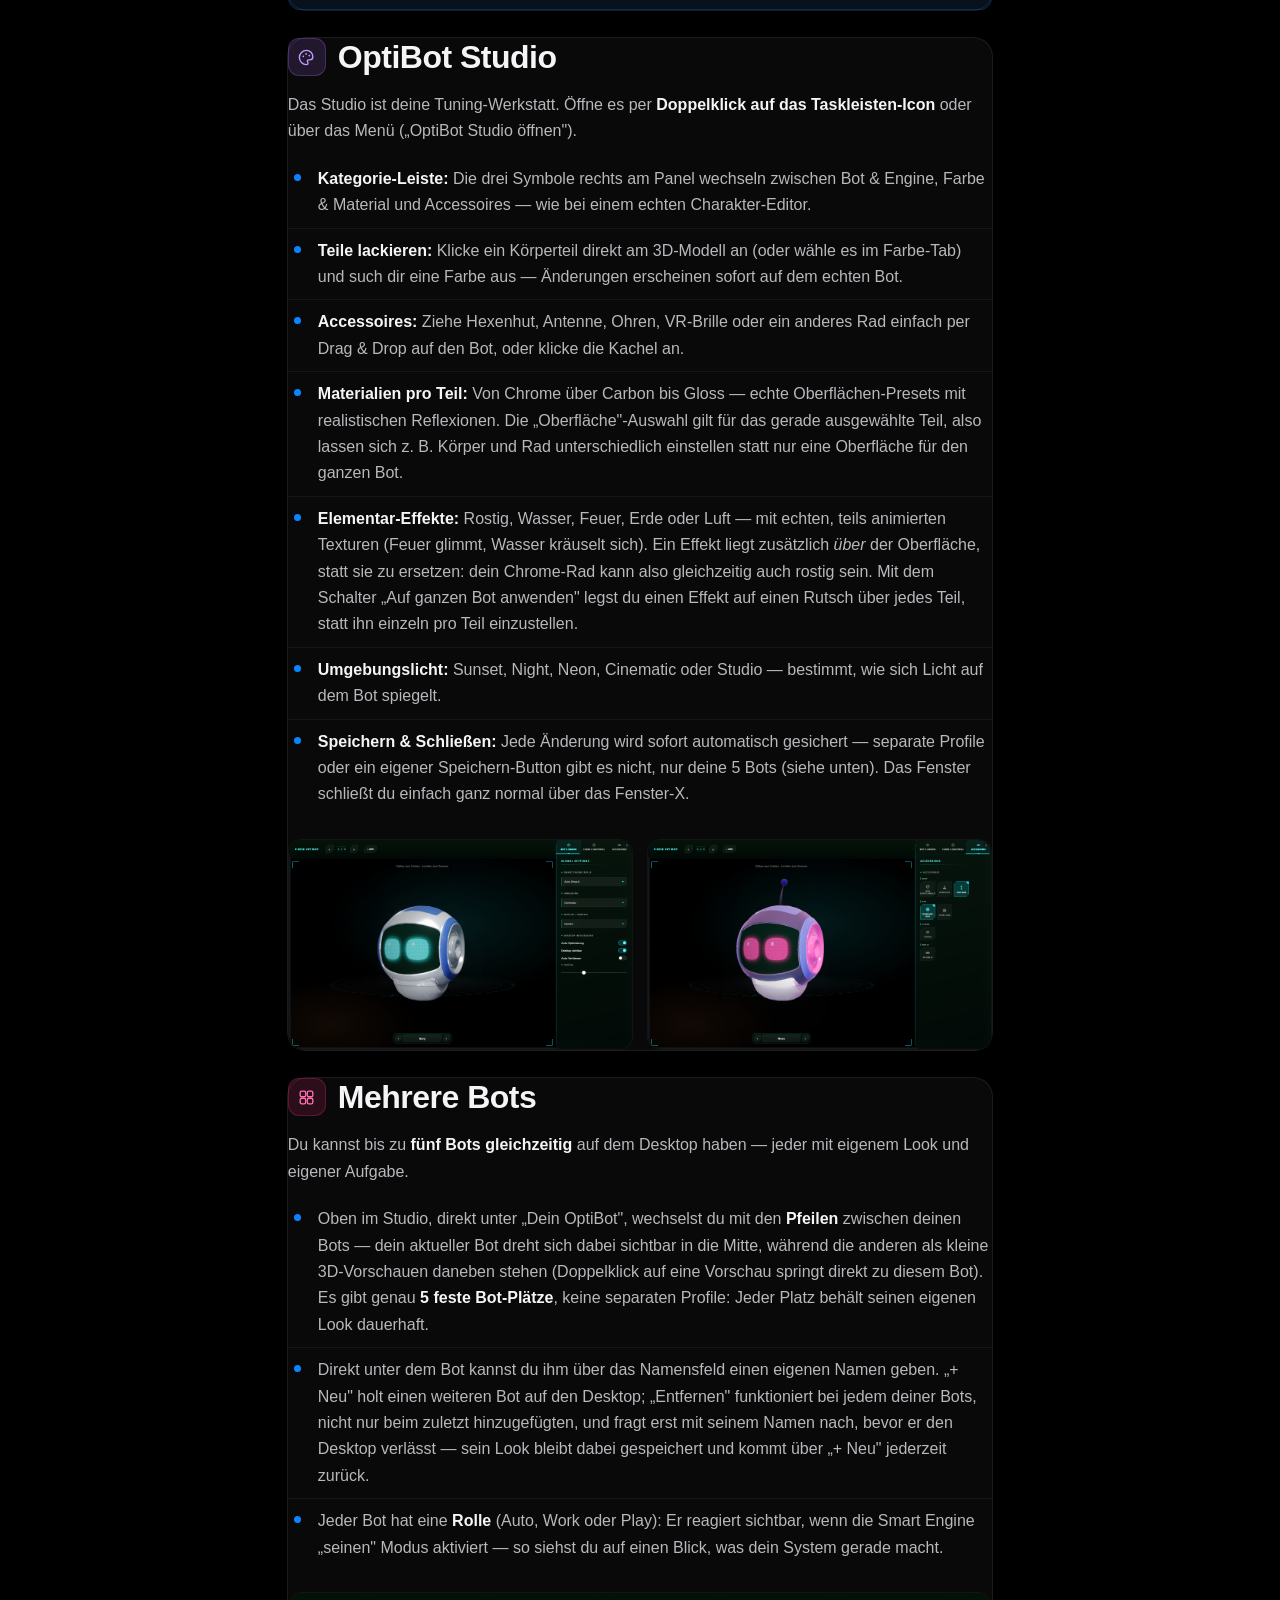
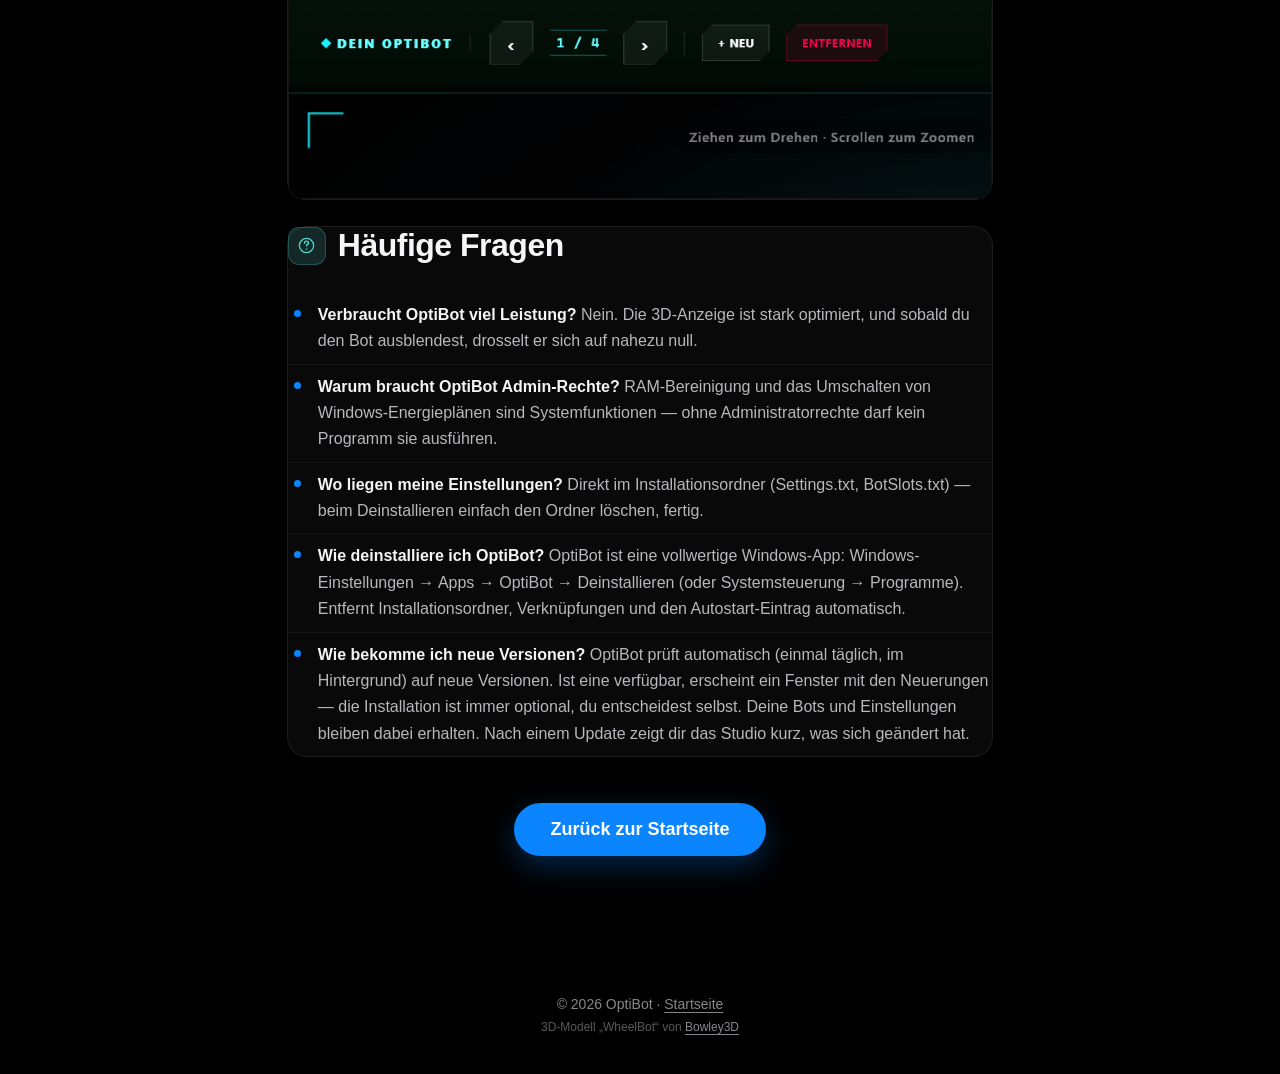
==== commit 4c1a0909: "v1.0.2: sync anleitung + version.json + demo-bot fix + installer Mirrors main repo's v1.0.2 release " ====
--- a/anleitung.html
+++ b/anleitung.html
@@ -431,9 +431,9 @@
                 <li><b>Teile lackieren:</b> Klicke ein Körperteil direkt am 3D-Modell an (oder wähle es im Farbe-Tab) und such dir eine Farbe aus — Änderungen erscheinen sofort auf dem echten Bot.</li>
                 <li><b>Accessoires:</b> Ziehe Hexenhut, Antenne, Ohren, VR-Brille oder ein anderes Rad einfach per Drag &amp; Drop auf den Bot, oder klicke die Kachel an.</li>
                 <li><b>Materialien pro Teil:</b> Von Chrome über Carbon bis Gloss — echte Oberflächen-Presets mit realistischen Reflexionen. Die „Oberfläche"-Auswahl gilt für das gerade ausgewählte Teil, also lassen sich z. B. Körper und Rad unterschiedlich einstellen statt nur eine Oberfläche für den ganzen Bot.</li>
-                <li><b>Elementar-Effekte:</b> Rostig, Wasser, Feuer, Erde oder Luft — mit echten, teils animierten Texturen (Feuer glimmt, Wasser kräuselt sich). Ein Effekt liegt zusätzlich <i>über</i> der Oberfläche, statt sie zu ersetzen: dein Chrome-Rad kann also gleichzeitig auch rostig sein.</li>
+                <li><b>Elementar-Effekte:</b> Rostig, Wasser, Feuer, Erde oder Luft — mit echten, teils animierten Texturen (Feuer glimmt, Wasser kräuselt sich). Ein Effekt liegt zusätzlich <i>über</i> der Oberfläche, statt sie zu ersetzen: dein Chrome-Rad kann also gleichzeitig auch rostig sein. Mit dem Schalter „Auf ganzen Bot anwenden" legst du einen Effekt auf einen Rutsch über jedes Teil, statt ihn einzeln pro Teil einzustellen.</li>
                 <li><b>Umgebungslicht:</b> Sunset, Night, Neon, Cinematic oder Studio — bestimmt, wie sich Licht auf dem Bot spiegelt.</li>
-                <li><b>Speichern:</b> Jede Änderung wird sofort automatisch gesichert — der „Speichern"-Button bestätigt das nur noch einmal sichtbar. Separate Profile gibt es nicht, nur deine 5 Bots (siehe unten).</li>
+                <li><b>Speichern &amp; Schließen:</b> Jede Änderung wird sofort automatisch gesichert — separate Profile oder ein eigener Speichern-Button gibt es nicht, nur deine 5 Bots (siehe unten). Das Fenster schließt du einfach ganz normal über das Fenster-X.</li>
             </ul>
             <div class="doc-img-row">
                 <img class="doc-img" src="anleitung_studio1.png" alt="OptiBot Studio: Übersicht mit Inspector-Panel">
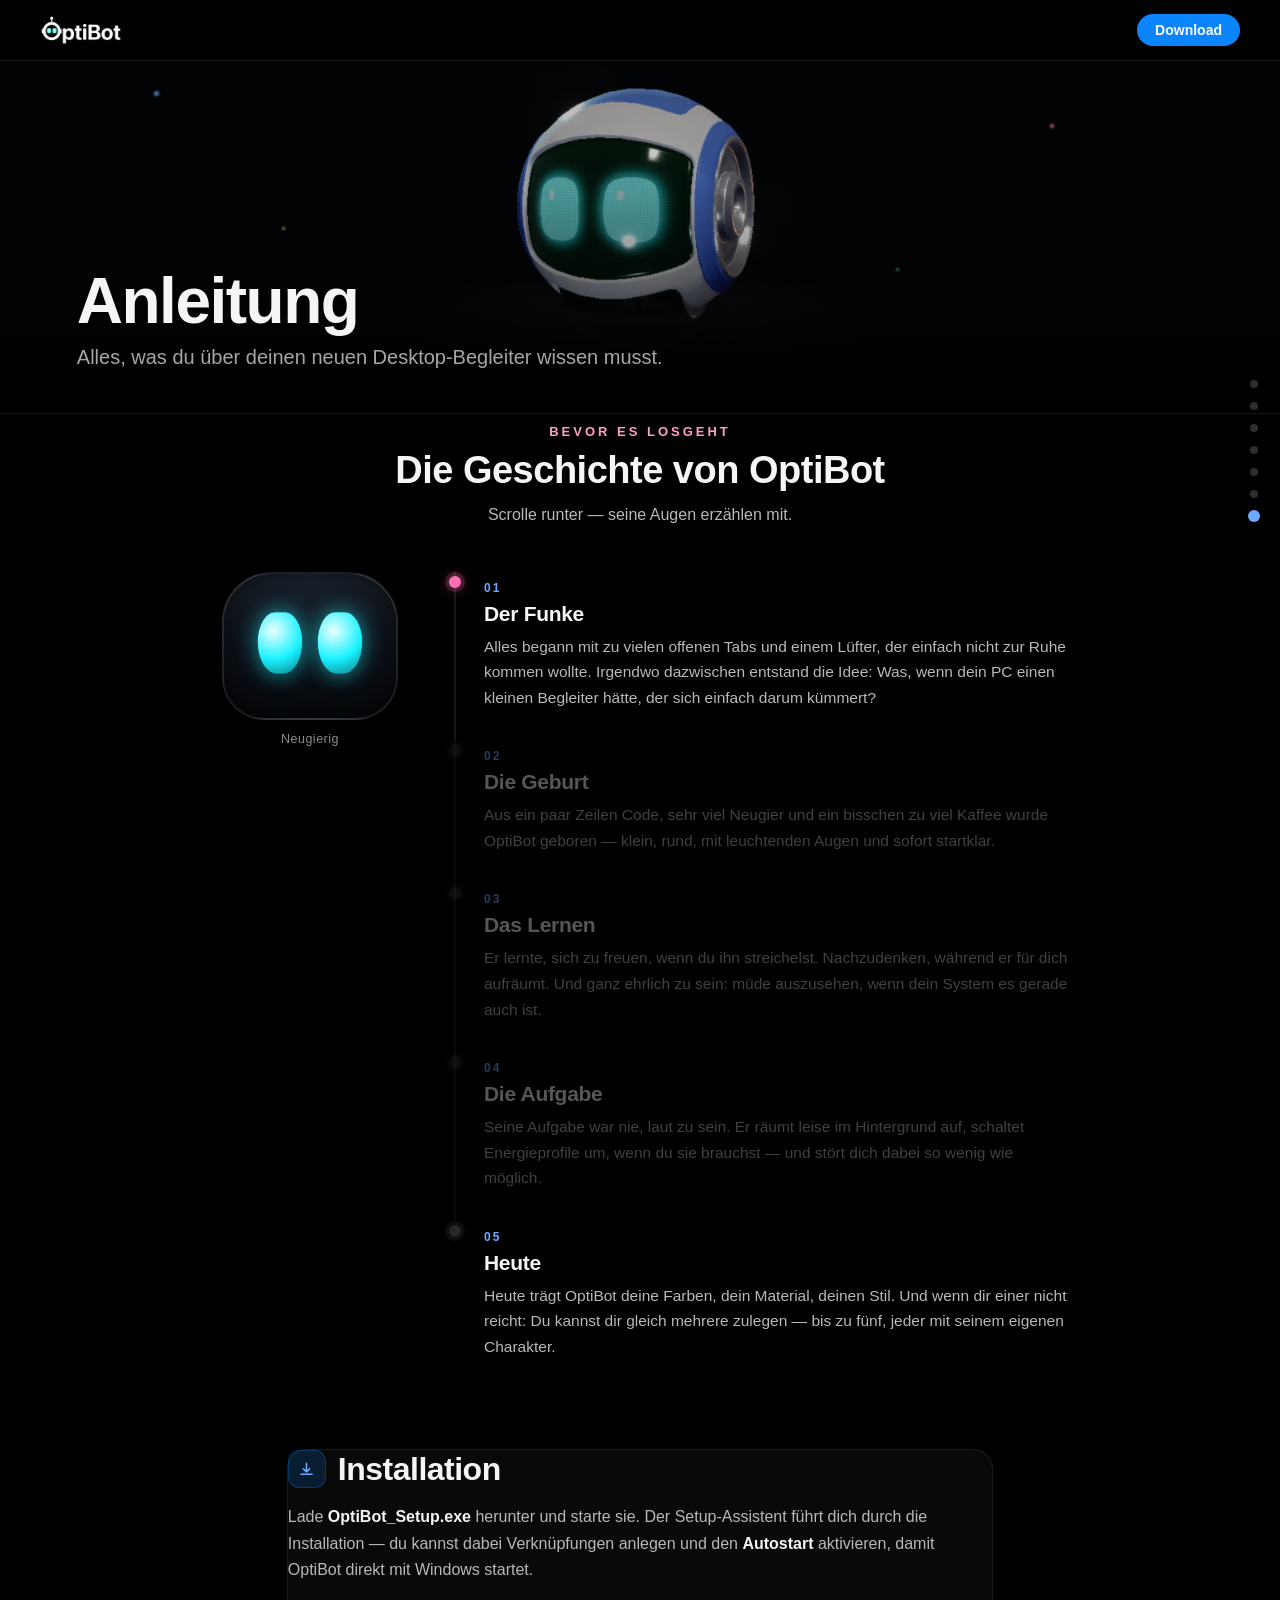
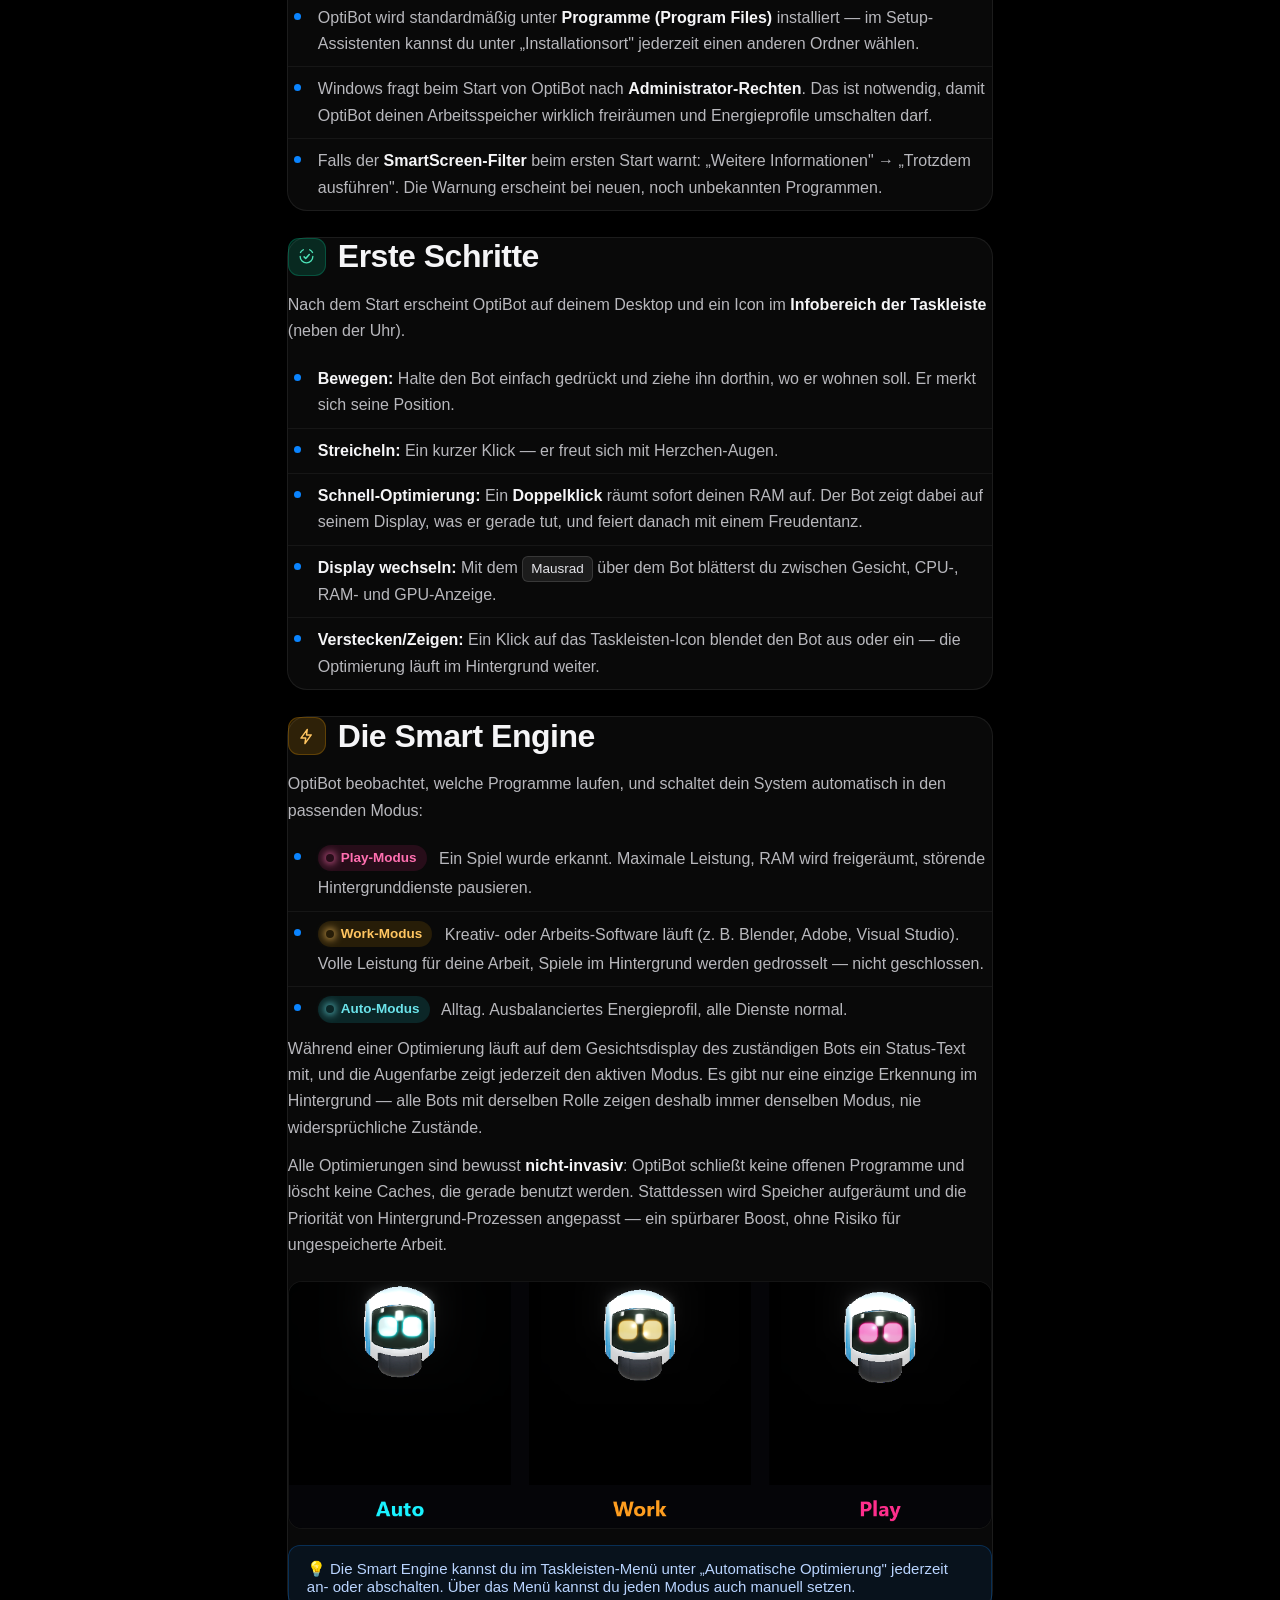
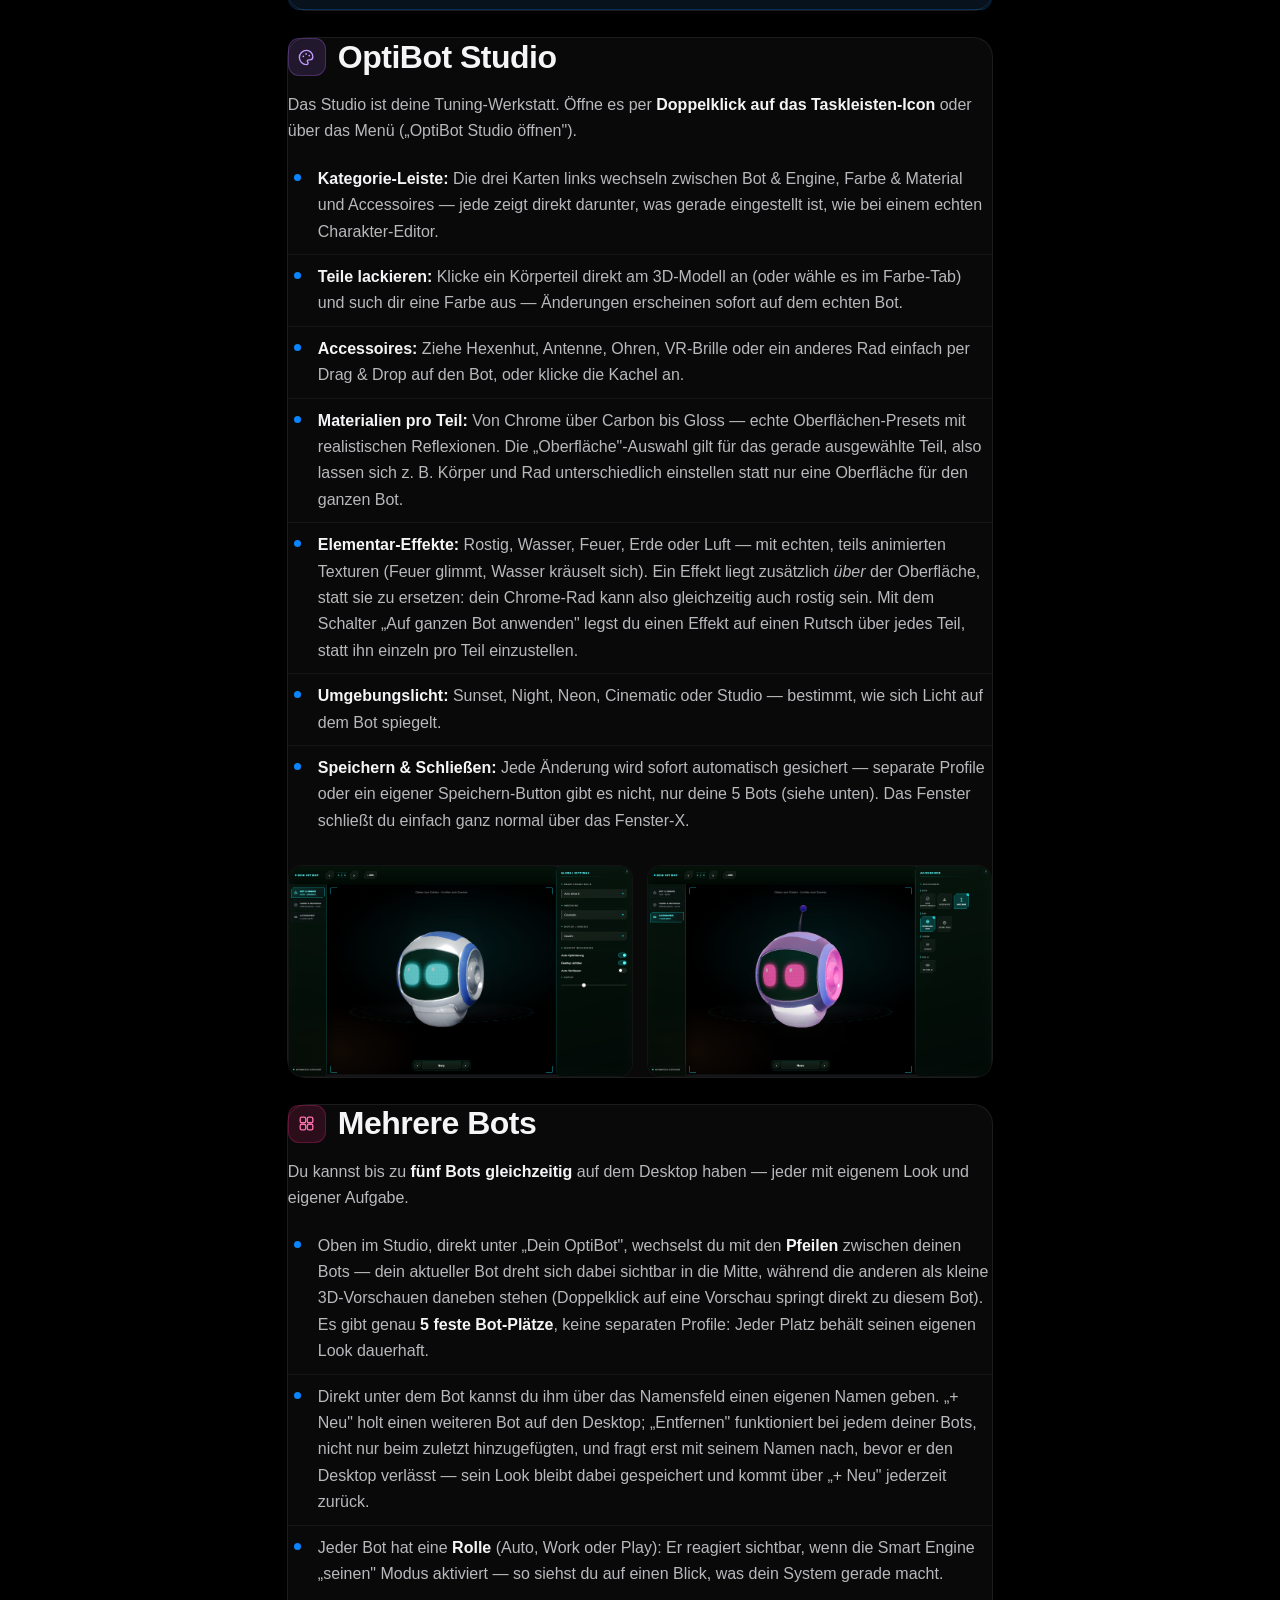
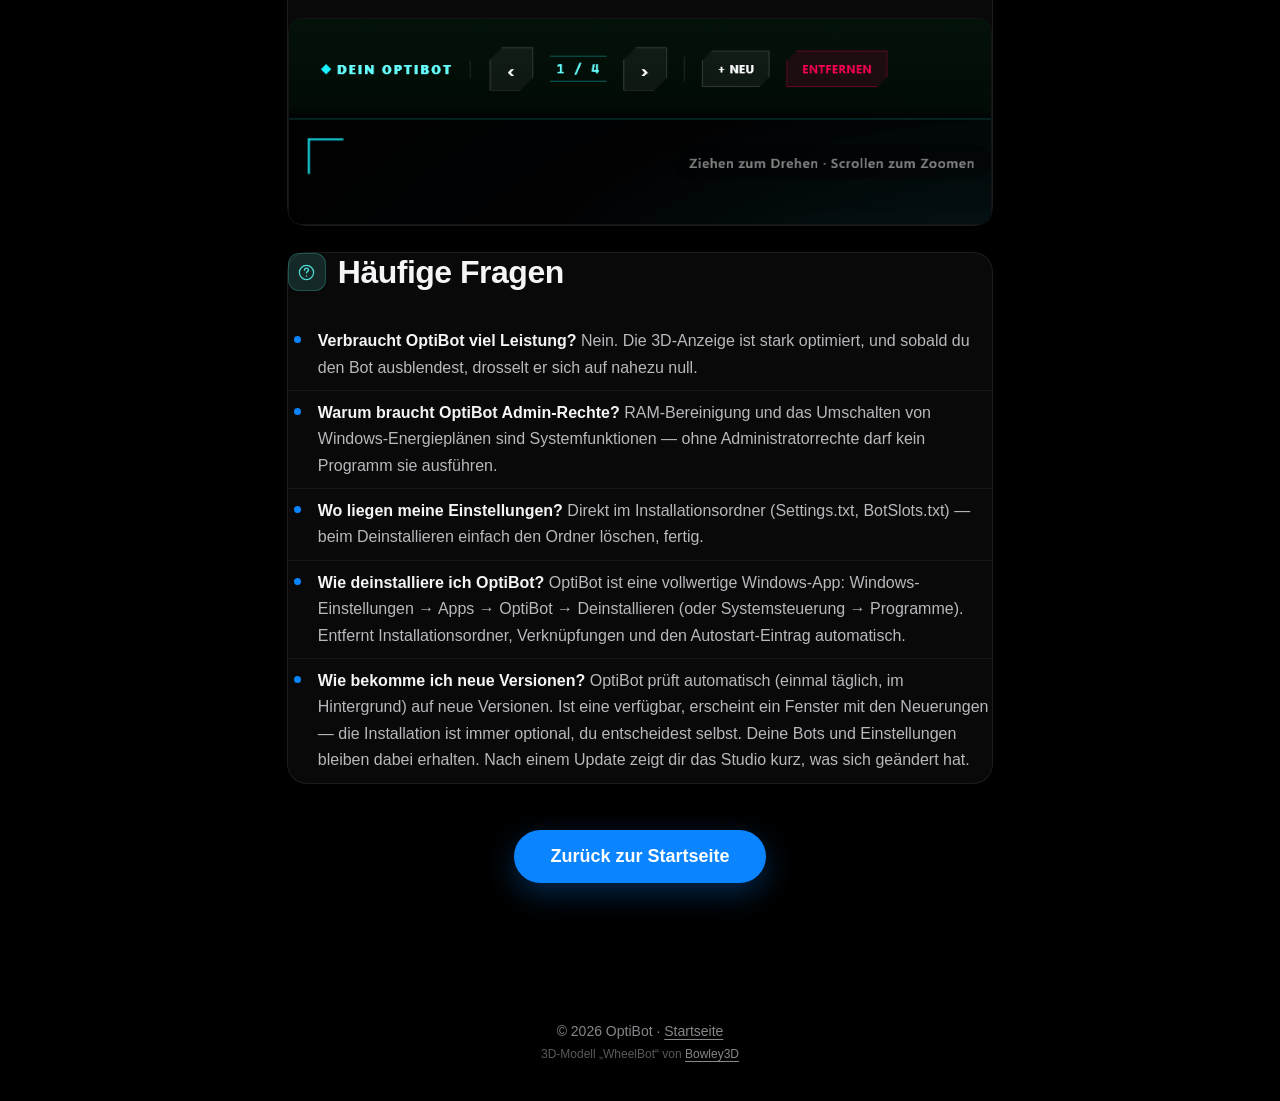
==== commit a5d90974: "v1.0.3: fix eye-wobble regression, idle animations never firing, Studio data loss, Studio left-rail " ====
--- a/anleitung.html
+++ b/anleitung.html
@@ -427,7 +427,7 @@
             <h2><span class="icon-chip" style="--chip-bg:rgba(176,107,255,0.15); --chip-fg:#c19bff; --chip-ring:rgba(176,107,255,0.25)"><svg viewBox="0 0 24 24" fill="none"><path d="M12 3a9 9 0 100 18c1.1 0 2-.9 2-2 0-.5-.2-1-.5-1.3-.3-.4-.5-.8-.5-1.2 0-.9.7-1.5 1.5-1.5H16a4 4 0 004-4c0-4.4-3.6-8-8-8z" stroke="currentColor" stroke-width="1.7" stroke-linejoin="round"/><circle cx="8" cy="10.5" r="1.1" fill="currentColor"/><circle cx="11.5" cy="7.5" r="1.1" fill="currentColor"/><circle cx="15.5" cy="9.5" r="1.1" fill="currentColor"/></svg></span>OptiBot Studio</h2>
             <p>Das Studio ist deine Tuning-Werkstatt. Öffne es per <b>Doppelklick auf das Taskleisten-Icon</b> oder über das Menü („OptiBot Studio öffnen").</p>
             <ul>
-                <li><b>Kategorie-Leiste:</b> Die drei Symbole rechts am Panel wechseln zwischen Bot &amp; Engine, Farbe &amp; Material und Accessoires — wie bei einem echten Charakter-Editor.</li>
+                <li><b>Kategorie-Leiste:</b> Die drei Karten links wechseln zwischen Bot &amp; Engine, Farbe &amp; Material und Accessoires — jede zeigt direkt darunter, was gerade eingestellt ist, wie bei einem echten Charakter-Editor.</li>
                 <li><b>Teile lackieren:</b> Klicke ein Körperteil direkt am 3D-Modell an (oder wähle es im Farbe-Tab) und such dir eine Farbe aus — Änderungen erscheinen sofort auf dem echten Bot.</li>
                 <li><b>Accessoires:</b> Ziehe Hexenhut, Antenne, Ohren, VR-Brille oder ein anderes Rad einfach per Drag &amp; Drop auf den Bot, oder klicke die Kachel an.</li>
                 <li><b>Materialien pro Teil:</b> Von Chrome über Carbon bis Gloss — echte Oberflächen-Presets mit realistischen Reflexionen. Die „Oberfläche"-Auswahl gilt für das gerade ausgewählte Teil, also lassen sich z. B. Körper und Rad unterschiedlich einstellen statt nur eine Oberfläche für den ganzen Bot.</li>
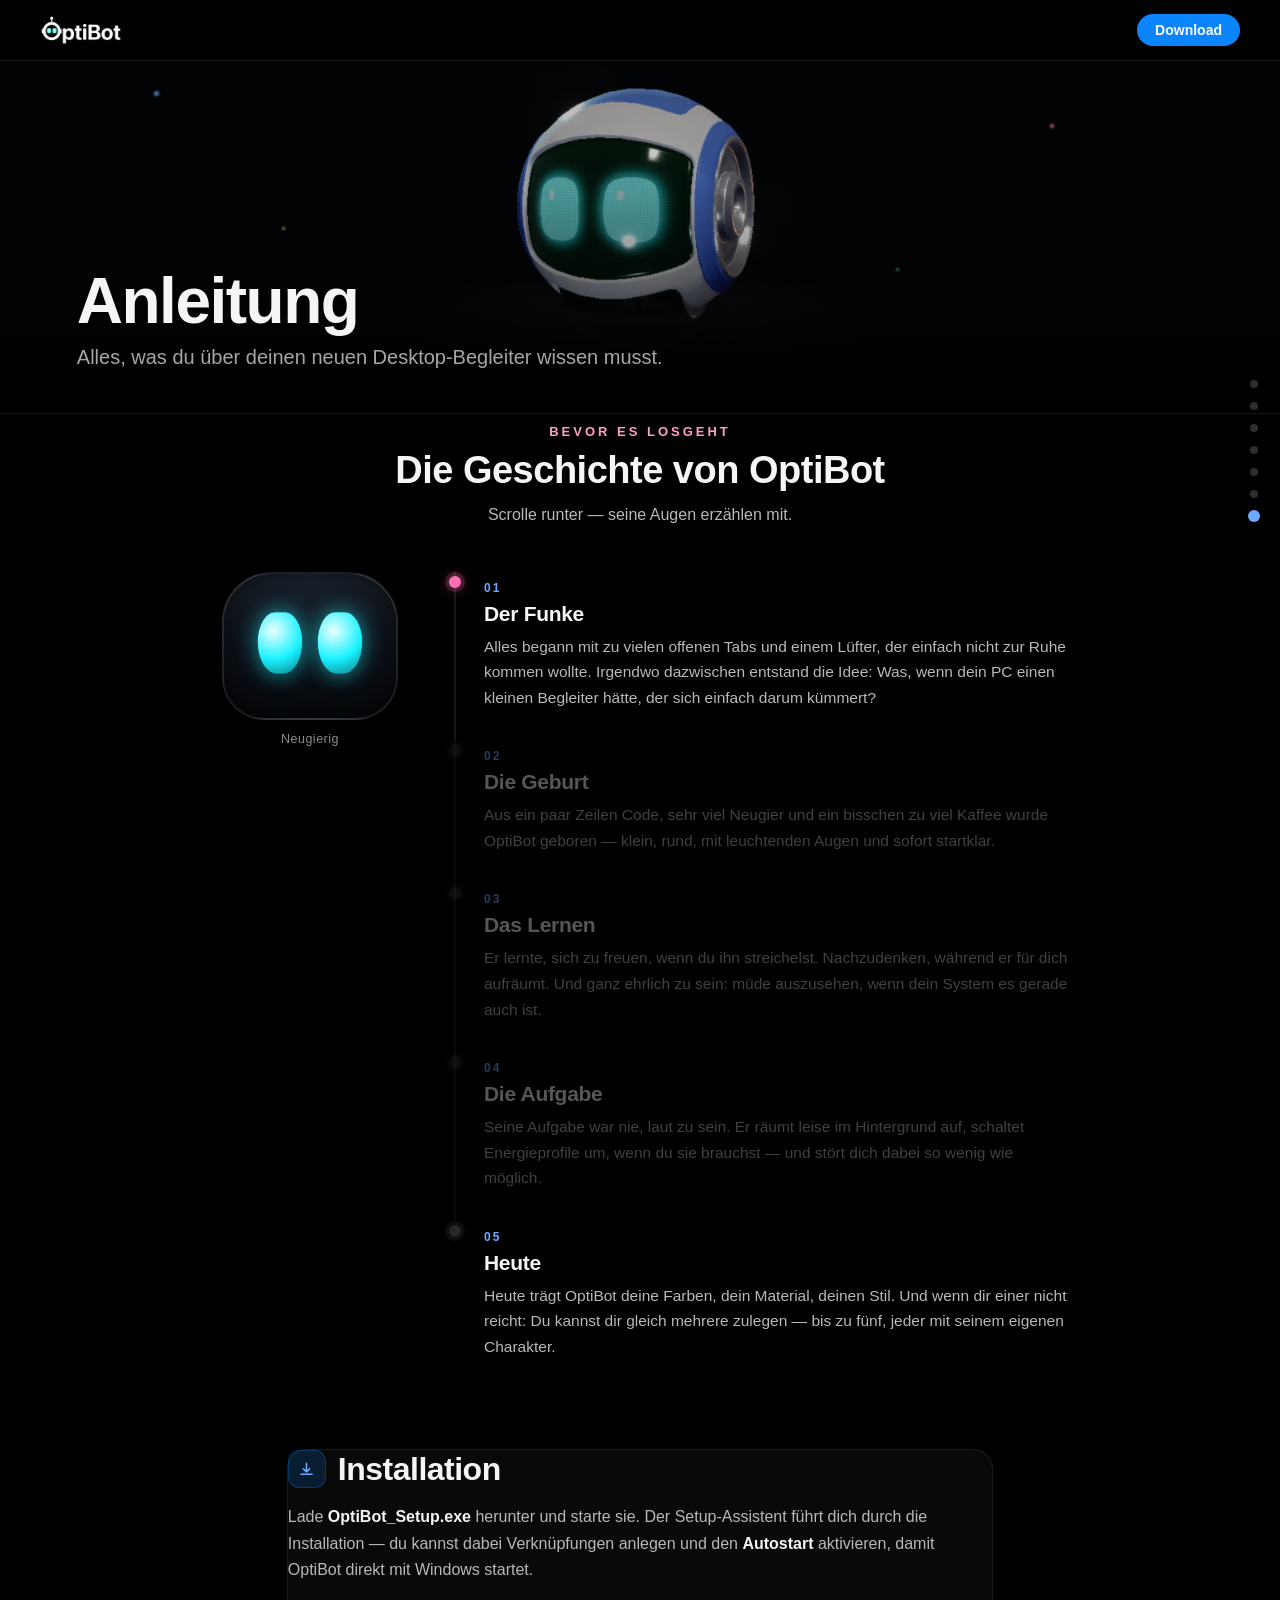
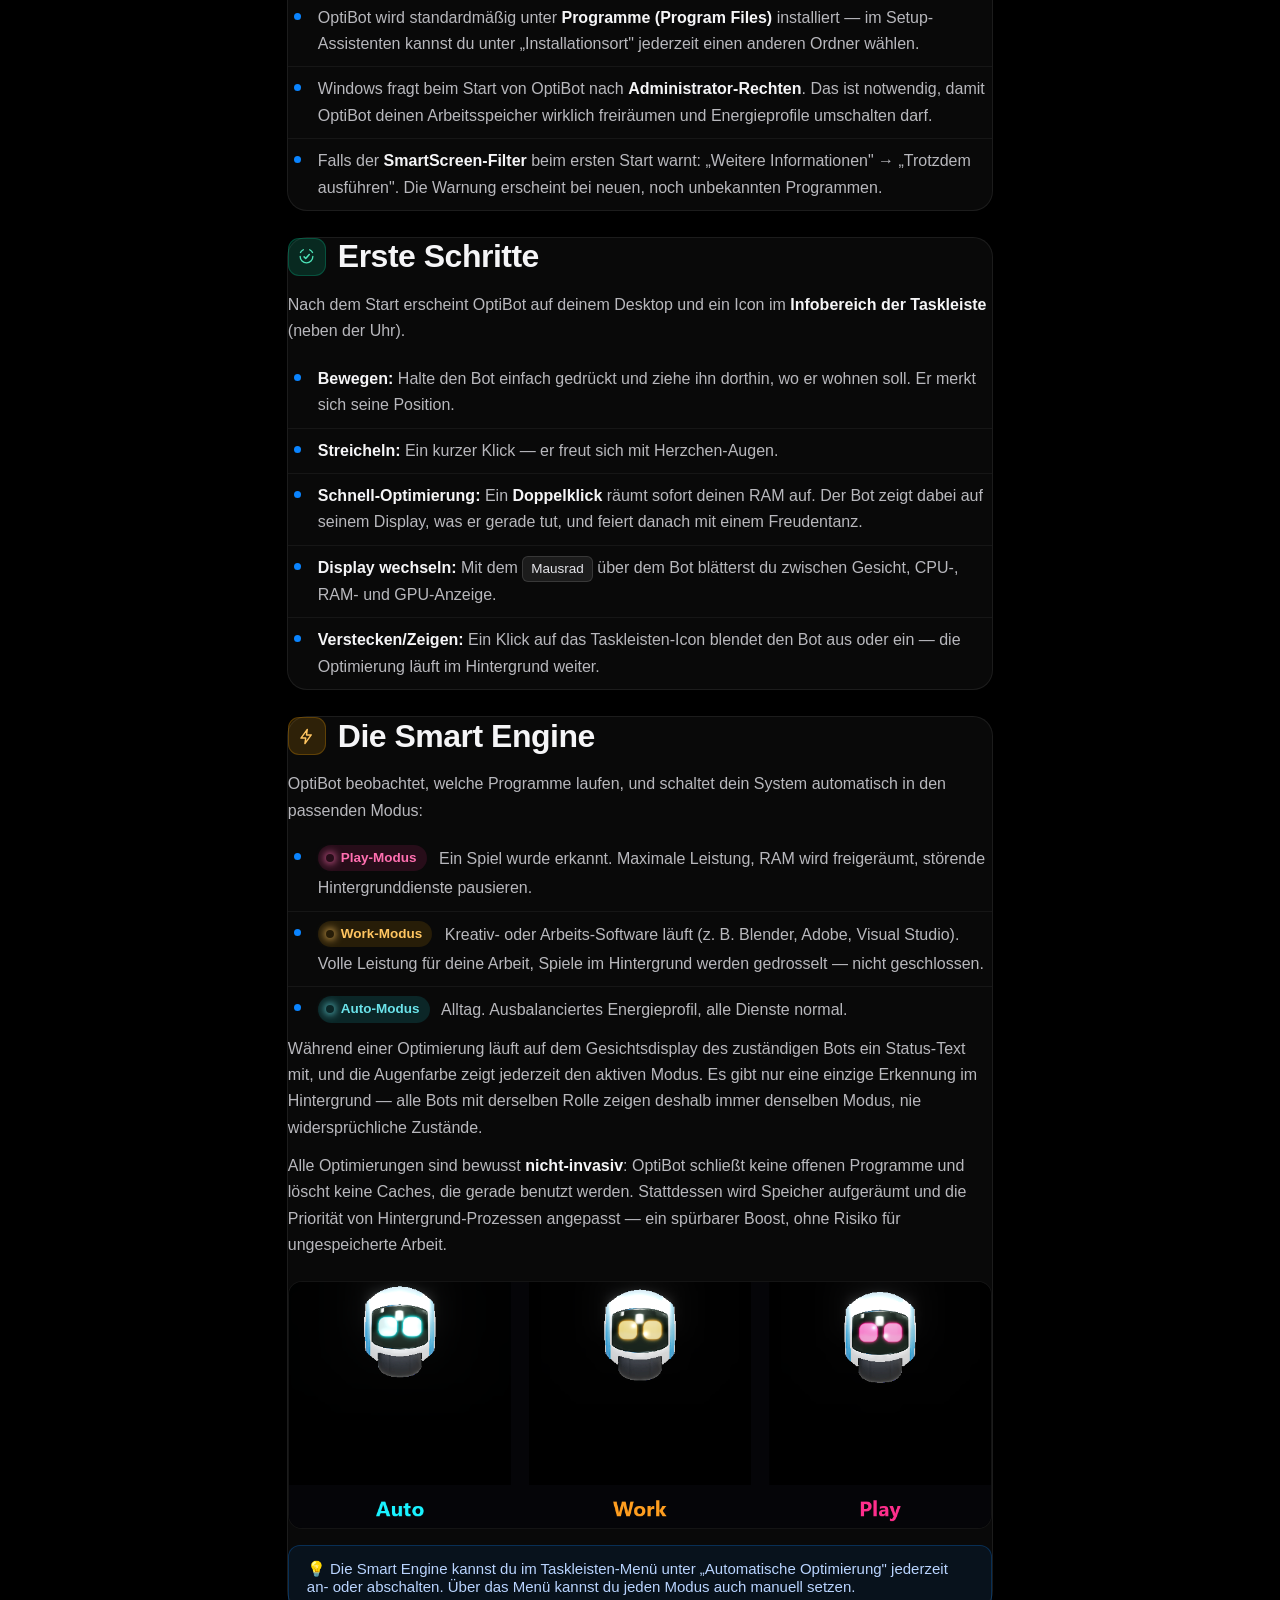
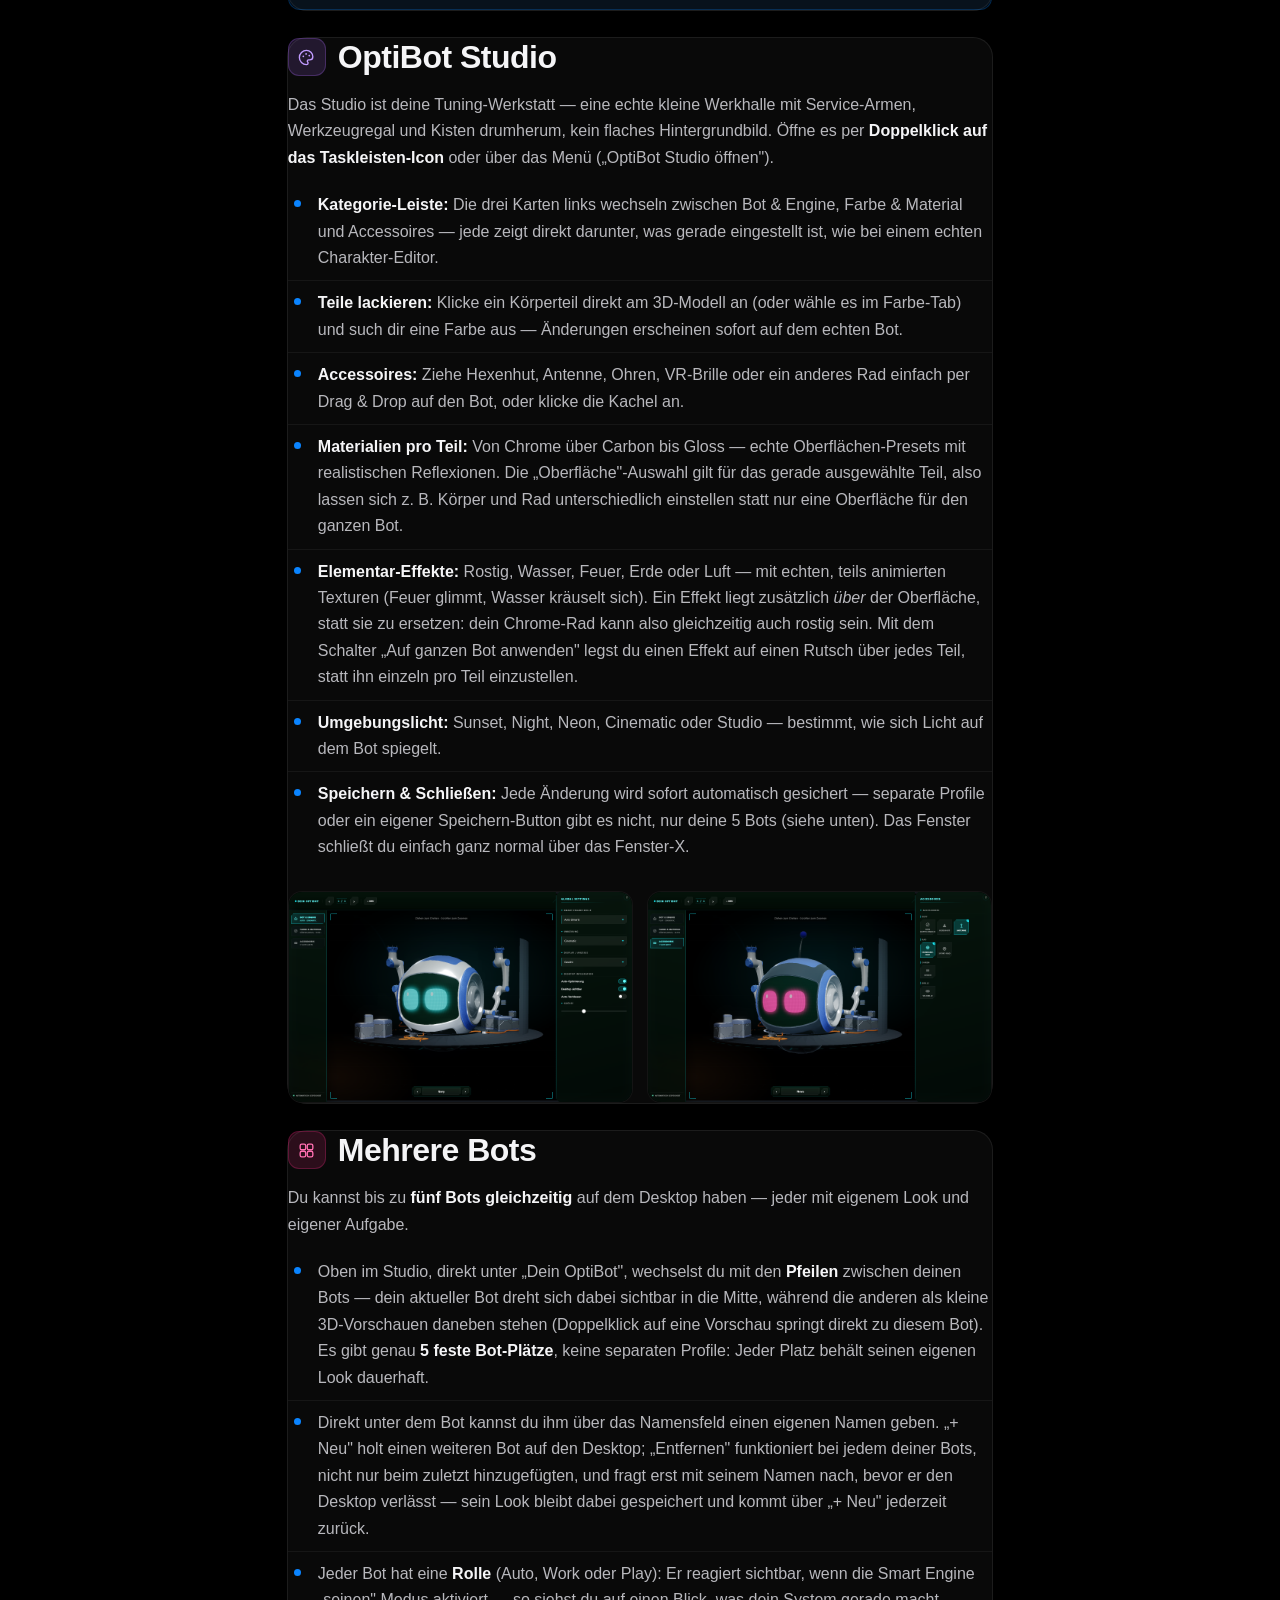
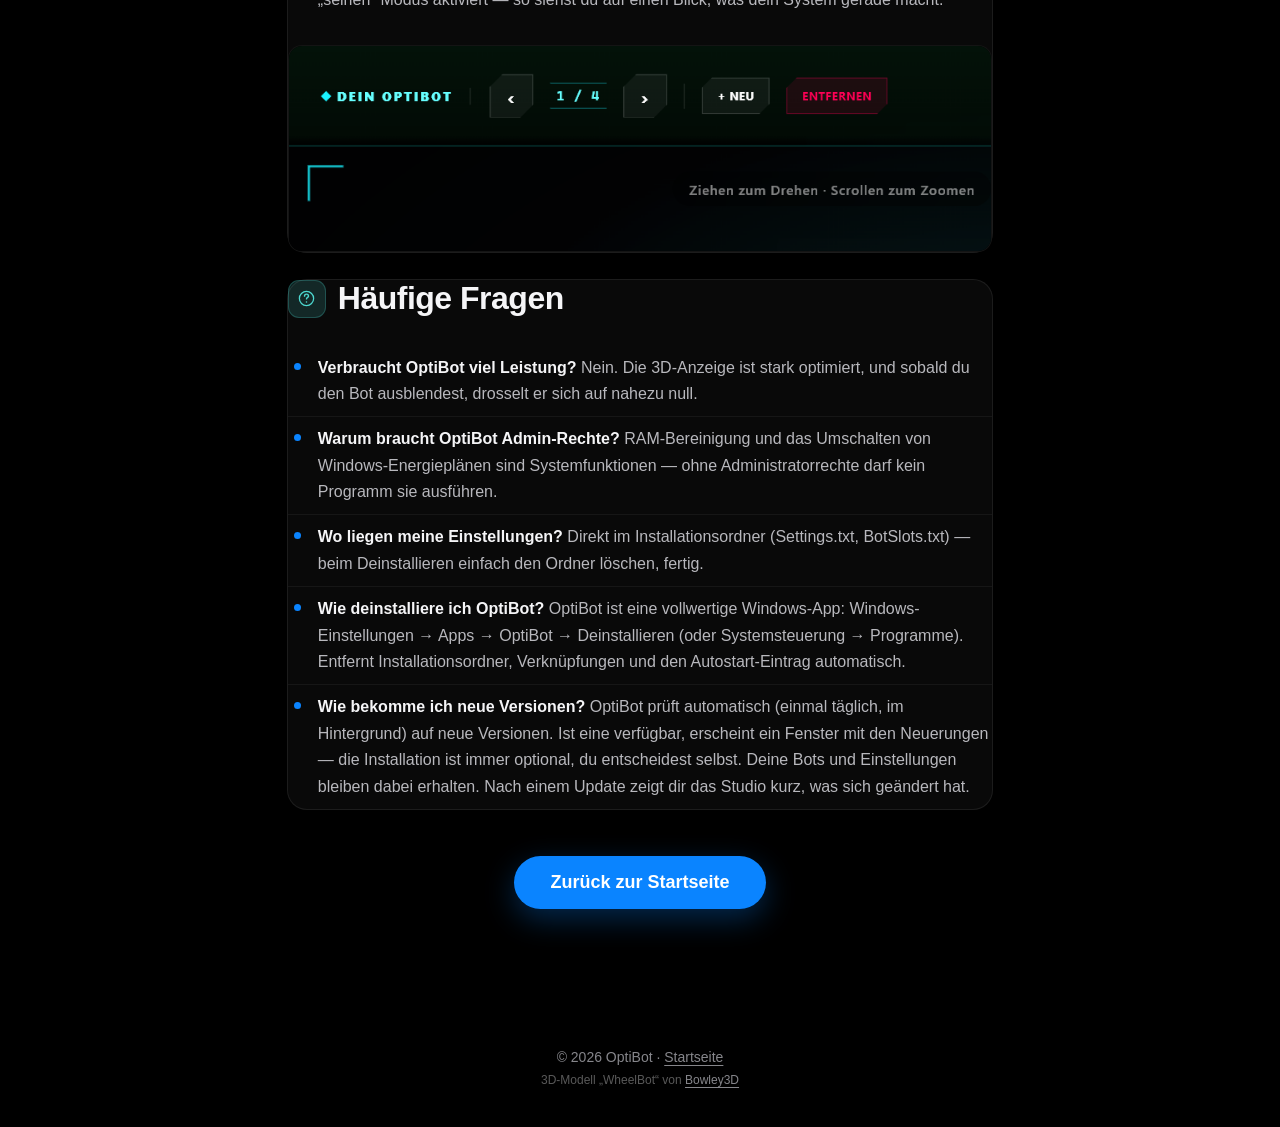
==== commit a0cabc01: "v1.0.6: real 3D Studio workshop scene, Cinematic lighting retune, base-texture-wipe fix Mirrors main" ====
--- a/anleitung.html
+++ b/anleitung.html
@@ -425,7 +425,7 @@
 
         <section class="doc-card reveal" id="s-studio">
             <h2><span class="icon-chip" style="--chip-bg:rgba(176,107,255,0.15); --chip-fg:#c19bff; --chip-ring:rgba(176,107,255,0.25)"><svg viewBox="0 0 24 24" fill="none"><path d="M12 3a9 9 0 100 18c1.1 0 2-.9 2-2 0-.5-.2-1-.5-1.3-.3-.4-.5-.8-.5-1.2 0-.9.7-1.5 1.5-1.5H16a4 4 0 004-4c0-4.4-3.6-8-8-8z" stroke="currentColor" stroke-width="1.7" stroke-linejoin="round"/><circle cx="8" cy="10.5" r="1.1" fill="currentColor"/><circle cx="11.5" cy="7.5" r="1.1" fill="currentColor"/><circle cx="15.5" cy="9.5" r="1.1" fill="currentColor"/></svg></span>OptiBot Studio</h2>
-            <p>Das Studio ist deine Tuning-Werkstatt. Öffne es per <b>Doppelklick auf das Taskleisten-Icon</b> oder über das Menü („OptiBot Studio öffnen").</p>
+            <p>Das Studio ist deine Tuning-Werkstatt — eine echte kleine Werkhalle mit Service-Armen, Werkzeugregal und Kisten drumherum, kein flaches Hintergrundbild. Öffne es per <b>Doppelklick auf das Taskleisten-Icon</b> oder über das Menü („OptiBot Studio öffnen").</p>
             <ul>
                 <li><b>Kategorie-Leiste:</b> Die drei Karten links wechseln zwischen Bot &amp; Engine, Farbe &amp; Material und Accessoires — jede zeigt direkt darunter, was gerade eingestellt ist, wie bei einem echten Charakter-Editor.</li>
                 <li><b>Teile lackieren:</b> Klicke ein Körperteil direkt am 3D-Modell an (oder wähle es im Farbe-Tab) und such dir eine Farbe aus — Änderungen erscheinen sofort auf dem echten Bot.</li>
